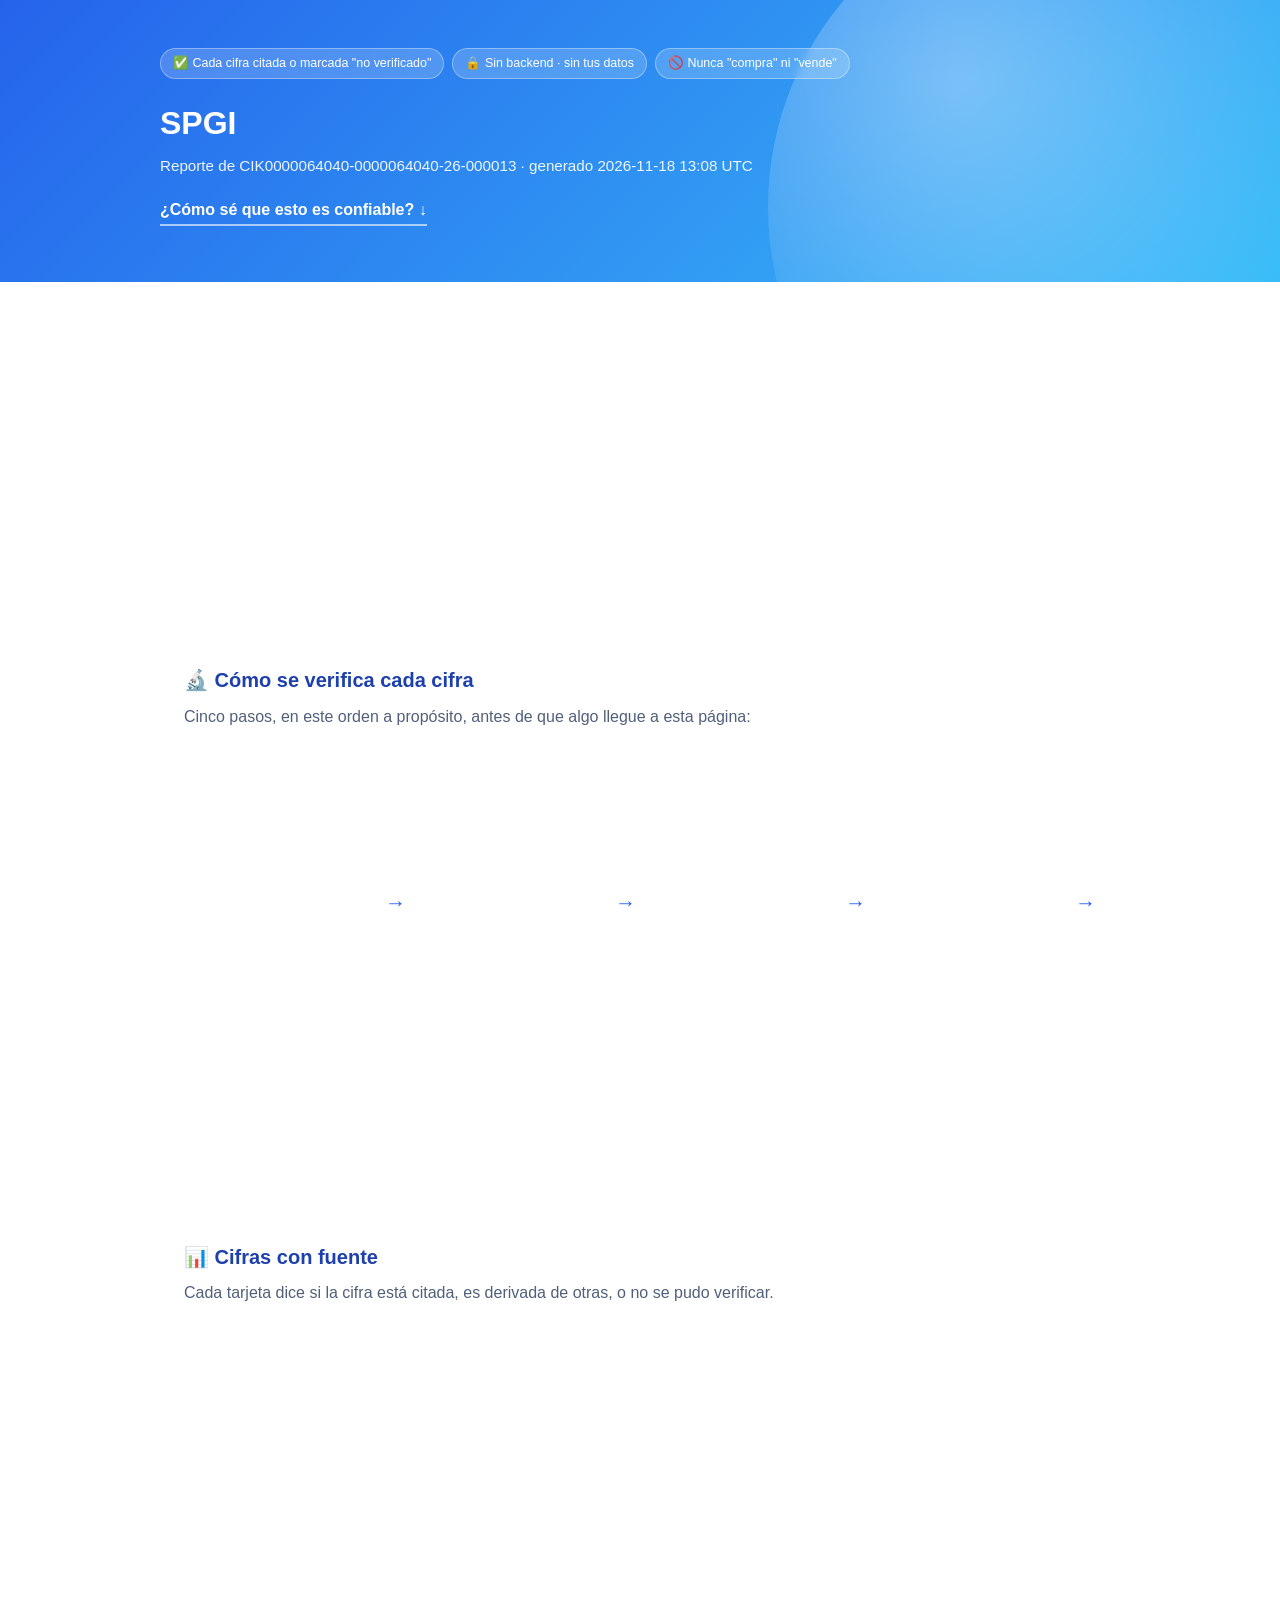
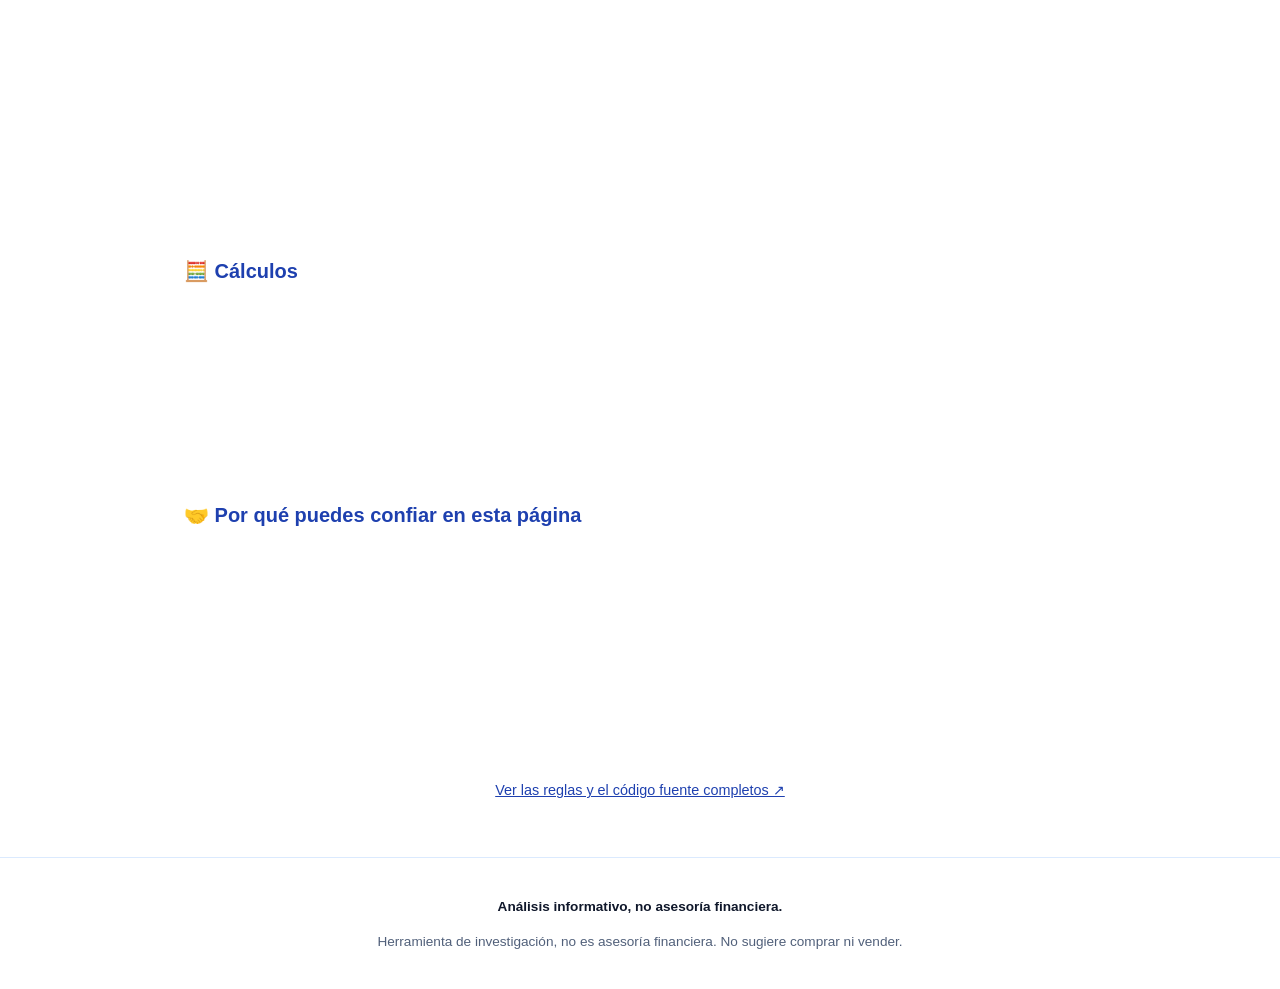
==== index.html @ 6df0a9e2 "docs: update demo page design, ignore local dev files on this branch Co-Authored-By: Claude Sonnet 5" ====
<!doctype html>
<html lang="es">
<head>
<meta charset="utf-8">
<meta name="viewport" content="width=device-width, initial-scale=1">
<meta http-equiv="Content-Security-Policy" content="default-src 'none'; style-src 'self' 'unsafe-inline'; script-src 'self'; img-src 'self'; base-uri 'none'; form-action 'none'; frame-ancestors 'none'">
<meta name="referrer" content="no-referrer">
<title>SPGI — Reporte Quant Lab</title>
<style>
  :root {
    --bg: #ffffff;
    --surface: #eef5ff;
    --surface-2: #dbeafe;
    --accent: #2563eb;
    --accent-2: #38bdf8;
    --accent-dark: #1e40af;
    --text: #0f172a;
    --muted: #51607a;
    --warn-bg: #fff7ed;
    --warn-border: #f59e0b;
    --radius: 16px;
  }
  * { box-sizing: border-box; }
  html { scroll-behavior: smooth; }
  body {
    margin: 0;
    background: var(--bg);
    color: var(--text);
    font-family: -apple-system, BlinkMacSystemFont, "Segoe UI", Roboto, Helvetica, Arial, sans-serif;
    line-height: 1.55;
  }
  a { color: var(--accent-dark); }
  #scroll-progress {
    position: fixed; top: 0; left: 0; height: 3px; width: 0%;
    background: linear-gradient(90deg, var(--accent), var(--accent-2));
    z-index: 50; transition: width .1s linear;
  }
  .hero {
    position: relative; overflow: hidden;
    background: linear-gradient(135deg, var(--accent) 0%, var(--accent-2) 100%);
    color: #ffffff; padding: 3rem 1.5rem 3.5rem;
  }
  .hero-blob {
    position: absolute; inset: -40% -10% auto auto; width: 60vw; height: 60vw; max-width: 640px; max-height: 640px;
    background: radial-gradient(circle at 30% 30%, rgba(255,255,255,.35), transparent 60%);
    border-radius: 50%; pointer-events: none;
  }
  .hero-inner { position: relative; max-width: 960px; margin: 0 auto; }
  .pill-row { display: flex; flex-wrap: wrap; gap: .5rem; margin-bottom: 1.25rem; }
  .pill {
    background: rgba(255,255,255,.18); border: 1px solid rgba(255,255,255,.35);
    padding: .3rem .75rem; border-radius: 999px; font-size: .78rem; backdrop-filter: blur(4px);
  }
  .hero h1 { margin: 0 0 .35rem; font-size: 2rem; }
  .hero-sub { margin: 0 0 1.25rem; opacity: .92; font-size: .95rem; }
  .hero-cta {
    display: inline-block; color: #ffffff; text-decoration: none; font-weight: 600;
    border-bottom: 2px solid rgba(255,255,255,.6); padding-bottom: 2px;
  }
  main { max-width: 960px; margin: 0 auto; padding: 2rem 1.5rem 1rem; }
  section { margin-bottom: 2.5rem; }
  h2 { color: var(--accent-dark); font-size: 1.25rem; }
  .section-intro { color: var(--muted); margin-top: -.5rem; }
  .risk {
    background: var(--warn-bg); border-left: 4px solid var(--warn-border);
    border-radius: var(--radius); padding: 1.25rem 1.5rem;
  }
  .risk ul { margin: .5rem 0; padding-left: 1.25rem; }
  .risk-note { color: var(--muted); font-size: .9rem; }

  .pipeline-track { display: flex; flex-wrap: wrap; align-items: stretch; gap: .5rem; }
  .step {
    flex: 1 1 160px; background: var(--surface); border: 1px solid var(--surface-2);
    border-radius: var(--radius); padding: 1.1rem; text-align: center;
  }
  .step-icon { font-size: 1.6rem; margin-bottom: .4rem; }
  .step h3 { margin: 0 0 .35rem; font-size: .95rem; color: var(--accent-dark); }
  .step p { margin: 0; font-size: .82rem; color: var(--muted); }
  .step-arrow { align-self: center; color: var(--accent); font-size: 1.3rem; flex: 0 0 auto; }
  @media (max-width: 720px) { .step-arrow { transform: rotate(90deg); } }

  .trust-grid { display: grid; grid-template-columns: repeat(auto-fit, minmax(220px, 1fr)); gap: 1rem; margin-bottom: 1rem; }
  .trust-card { background: var(--surface); border: 1px solid var(--surface-2); border-radius: var(--radius); padding: 1.1rem; }
  .trust-icon { font-size: 1.5rem; margin-bottom: .3rem; }
  .trust-card h3 { margin: 0 0 .3rem; font-size: .95rem; }
  .trust-card p { margin: 0; font-size: .85rem; color: var(--muted); }
  .trust-link { text-align: center; font-size: .9rem; }

  .grid { display: grid; grid-template-columns: repeat(auto-fit, minmax(220px, 1fr)); gap: 1rem; }
  .calc-grid { display: grid; grid-template-columns: repeat(auto-fit, minmax(220px, 1fr)); gap: 1rem; }
  .card {
    background: var(--surface); border: 1px solid var(--surface-2); border-radius: var(--radius);
    padding: 1rem 1.1rem; transition: transform .2s ease, box-shadow .2s ease;
  }
  .card:hover { transform: translateY(-3px); box-shadow: 0 10px 24px -12px rgba(37,99,235,.35); }
  .card-head { display: flex; align-items: center; gap: .5rem; }
  .card-head h3 { margin: 0; font-size: .92rem; color: var(--text); flex: 1; }
  .card-icon { font-size: 1.1rem; }
  .card-value { font-size: 1.5rem; font-weight: 700; margin: .5rem 0; color: var(--accent-dark); }
  .card-note { color: var(--muted); font-size: .85rem; margin: 0; }
  .card-detail summary { cursor: pointer; color: var(--accent-dark); font-size: .85rem; }
  .card-detail summary:focus-visible, a:focus-visible, button:focus-visible {
    outline: 3px solid var(--accent); outline-offset: 2px;
  }
  .card-detail div { font-size: .85rem; color: var(--muted); margin-top: .4rem; }
  .card-detail blockquote {
    margin: .4rem 0 0; padding: .5rem .75rem; background: #ffffff;
    border-left: 3px solid var(--accent); border-radius: 6px; font-style: italic;
  }
  .badge { font-size: .7rem; padding: .15rem .5rem; border-radius: 999px; white-space: nowrap; }
  .badge-ok { background: #dcfce7; color: #166534; }
  .badge-info { background: #dbeafe; color: #1e40af; }
  .badge-warn { background: #fef3c7; color: #92400e; }
  .cambios-body { white-space: pre-line; }
  footer {
    text-align: center; color: var(--muted); font-size: .85rem;
    padding: 1.5rem; border-top: 1px solid var(--surface-2);
  }
  footer strong { color: var(--text); }
  .reveal { opacity: 0; transform: translateY(14px); transition: opacity .5s ease, transform .5s ease; }
  .reveal.is-visible { opacity: 1; transform: none; }
  @media (prefers-reduced-motion: reduce) {
    html { scroll-behavior: auto; }
    .reveal { opacity: 1; transform: none; transition: none; }
    .card { transition: none; }
    #scroll-progress { transition: none; }
  }
</style>
</head>
<body>
  <div id="scroll-progress"></div>
  
  <header class="hero">
    <div class="hero-blob" aria-hidden="true"></div>
    <div class="hero-inner">
      <div class="pill-row">
        <span class="pill">✅ Cada cifra citada o marcada "no verificado"</span>
        <span class="pill">🔒 Sin backend · sin tus datos</span>
        <span class="pill">🚫 Nunca "compra" ni "vende"</span>
      </div>
      <h1>SPGI</h1>
      <p class="hero-sub">Reporte de CIK0000064040-0000064040-26-000013 · generado 2026-11-18 13:08 UTC</p>
      <a class="hero-cta" href="#como-funciona">¿Cómo sé que esto es confiable? ↓</a>
    </div>
  </header>
  <main>
    
    <section class="risk reveal" aria-labelledby="risk-title">
      <h2 id="risk-title">⚠️ Riesgo y limitaciones (léase primero)</h2>
      <p>Estas cifras <strong>no se pudieron verificar</strong> con una cita en el documento y no se usaron en ningún cálculo:</p><ul><li>Variación de capital de trabajo</li></ul>
      <p class="risk-fcf"><strong>El FCF no se pudo calcular:</strong> FCF no se calcula: falta(n) Variación de capital de trabajo (no verificado). No se rellena con 0 ni con un supuesto.</p>
      <p class="risk-note">Este reporte describe lo que dice el documento oficial citado abajo;
      no es una tesis de inversión completa y no sustituye leer el reporte completo.</p>
    </section>
    
    <section class="pipeline" id="como-funciona" aria-labelledby="pipeline-title">
      <h2 id="pipeline-title">🔬 Cómo se verifica cada cifra</h2>
      <p class="section-intro">Cinco pasos, en este orden a propósito, antes de que algo llegue a esta
      página:</p>
      <div class="pipeline-track">
        <div class="step reveal" style="transition-delay:0ms">
          <div class="step-icon" aria-hidden="true">📥</div>
          <h3>Ingesta</h3>
          <p>Se descarga el documento oficial y se guarda con su huella digital (hash). Esa huella es la identidad del documento para todo lo que sigue: si cambia un solo carácter, la huella cambia y se nota.</p>
        </div>
        <span class="step-arrow" aria-hidden="true">→</span>
        <div class="step reveal" style="transition-delay:90ms">
          <div class="step-icon" aria-hidden="true">🔍</div>
          <h3>Extracción</h3>
          <p>Cada cifra se busca en los datos estructurados del propio documento (XBRL en línea) y se localiza su frase exacta ahí mismo — nunca se copia de un resumen ni se inventa.</p>
        </div>
        <span class="step-arrow" aria-hidden="true">→</span>
        <div class="step reveal" style="transition-delay:180ms">
          <div class="step-icon" aria-hidden="true">🛡️</div>
          <h3>Verificación</h3>
          <p>Un verificador independiente vuelve a abrir el documento guardado y confirma que cada frase exista ahí, literal. Si no existe, se descarta — esto pasa antes de que cualquier modelo de lenguaje intervenga.</p>
        </div>
        <span class="step-arrow" aria-hidden="true">→</span>
        <div class="step reveal" style="transition-delay:270ms">
          <div class="step-icon" aria-hidden="true">🤖</div>
          <h3>Resumen (IA)</h3>
          <p>El modelo redacta a partir de las cifras YA verificadas — nunca lee el documento original. Así, nada escondido en el documento puede influir en lo que escribe.</p>
        </div>
        <span class="step-arrow" aria-hidden="true">→</span>
        <div class="step reveal" style="transition-delay:360ms">
          <div class="step-icon" aria-hidden="true">📄</div>
          <h3>Reporte</h3>
          <p>El riesgo y las limitaciones se muestran primero, luego cada cifra con su fuente. Nunca una recomendación de compra o venta.</p>
        </div>
        
      </div>
    </section>
    <section aria-label="Cifras con fuente">
      <h2>📊 Cifras con fuente</h2>
      <p class="section-intro">Cada tarjeta dice si la cifra está citada, es derivada de otras, o no se pudo verificar.</p>
      <div class="grid">
      <article class="card reveal" style="transition-delay:0ms" data-key="revenue">
        <header class="card-head">
          <span class="card-icon" aria-hidden="true">💰</span>
          <h3>Ingresos</h3>
          <span class="badge badge-ok">citado</span>
        </header>
        <p class="card-value" data-count="15336000000.0">US$ 15,336,000,000</p>
        <details class="card-detail">
          <summary>Ver fuente</summary>
          <div>CIK0000064040-0000064040-26-000013 · Estado de resultados<blockquote>ts of Income                                            (in millions, except per share data)  Year Ended December 31,       2025    2024    2023    Revenue  $  15,336</blockquote></div>
        </details>
      </article>
      <article class="card reveal" style="transition-delay:60ms" data-key="operating_income">
        <header class="card-head">
          <span class="card-icon" aria-hidden="true">⚙️</span>
          <h3>Utilidad operativa</h3>
          <span class="badge badge-ok">citado</span>
        </header>
        <p class="card-value" data-count="6478000000.0">US$ 6,478,000,000</p>
        <details class="card-detail">
          <summary>Ver fuente</summary>
          <div>CIK0000064040-0000064040-26-000013 · Estado de resultados<blockquote>n dispositions, net   ( 273 )      ( 59 )      70       Equity in income on unconsolidated subsidiaries   ( 28 )      ( 43 )      ( 36 )      Operating profit  6,478</blockquote></div>
        </details>
      </article>
      <article class="card reveal" style="transition-delay:120ms" data-key="depreciation_amortization">
        <header class="card-head">
          <span class="card-icon" aria-hidden="true">📉</span>
          <h3>Depreciación y amortización</h3>
          <span class="badge badge-ok">citado</span>
        </header>
        <p class="card-value" data-count="1179000000.0">US$ 1,179,000,000</p>
        <details class="card-detail">
          <summary>Ver fuente</summary>
          <div>CIK0000064040-0000064040-26-000013 · Estado de flujo de efectivo<blockquote>reportable segments  1,164       1,160       1,129       185       118       139       Corporate  15       13       14       10       6       4       Total  $  1,179</blockquote></div>
        </details>
      </article>
      <article class="card reveal" style="transition-delay:180ms" data-key="ebitda">
        <header class="card-head">
          <span class="card-icon" aria-hidden="true">⚡</span>
          <h3>EBITDA (derivado)</h3>
          <span class="badge badge-info">derivado</span>
        </header>
        <p class="card-value" data-count="7657000000.0">US$ 7,657,000,000</p>
        <details class="card-detail">
          <summary>Ver fuente</summary>
          <div>EBITDA = utilidad operativa + depreciación y amortización (SPEC.md 4.1).</div>
        </details>
      </article>
      <article class="card reveal" style="transition-delay:240ms" data-key="income_tax_expense">
        <header class="card-head">
          <span class="card-icon" aria-hidden="true">🏛️</span>
          <h3>Gasto por impuestos (devengado)</h3>
          <span class="badge badge-ok">citado</span>
        </header>
        <p class="card-value" data-count="1407000000.0">US$ 1,407,000,000</p>
        <details class="card-detail">
          <summary>Ver fuente</summary>
          <div>CIK0000064040-0000064040-26-000013 · Estado de resultados<blockquote>est expense, net  287       297       334                     Income before taxes on income  6,227       5,308       3,671       Provision for taxes on income  1,407</blockquote></div>
        </details>
      </article>
      <article class="card reveal" style="transition-delay:300ms" data-key="income_tax_paid">
        <header class="card-head">
          <span class="card-icon" aria-hidden="true">🧾</span>
          <h3>Impuestos pagados en efectivo (referencia)</h3>
          <span class="badge badge-ok">citado</span>
        </header>
        <p class="card-value" data-count="1502000000.0">US$ 1,502,000,000</p>
        <details class="card-detail">
          <summary>Ver fuente</summary>
          <div>CIK0000064040-0000064040-26-000013 · Notas al estado de flujo de efectivo<blockquote>ear  $  1,745       $  1,666       $  1,291       Cash paid during the year for:              Interest  $  390       $  391       $  369       Income taxes  $  1,502</blockquote></div>
        </details>
      </article>
      <article class="card reveal" style="transition-delay:360ms" data-key="capex">
        <header class="card-head">
          <span class="card-icon" aria-hidden="true">🏗️</span>
          <h3>CAPEX</h3>
          <span class="badge badge-ok">citado</span>
        </header>
        <p class="card-value" data-count="195000000.0">US$ 195,000,000</p>
        <details class="card-detail">
          <summary>Ver fuente</summary>
          <div>CIK0000064040-0000064040-26-000013 · Estado de flujo de efectivo / nota de propiedad, planta y equipo<blockquote>1,129       185       118       139       Corporate  15       13       14       10       6       4       Total  $  1,179       $  1,173       $  1,143       $  195</blockquote></div>
        </details>
      </article>
      <article class="card reveal" style="transition-delay:360ms" data-key="working_capital_change">
        <header class="card-head">
          <span class="card-icon" aria-hidden="true">🔄</span>
          <h3>Variación de capital de trabajo</h3>
          <span class="badge badge-warn">no verificado</span>
        </header>
        <p class="card-value">no verificado</p>
        <details class="card-detail">
          <summary>Ver fuente</summary>
          <div>Este filing no reporta una línea agregada de capital de trabajo (se probó: IncreaseDecreaseInOperatingCapital, IncreaseDecreaseInOperatingAssets, IncreaseDecreaseInOperatingLiabilities, IncreaseDecreaseInOtherOperatingCapitalNet). El MVP no suma líneas individuales a ciegas (SPEC.md 4.4, paso 3): queda como no verificado.</div>
        </details>
      </article>
      </div>
    </section>
    <section aria-label="Cálculos">
      <h2>🧮 Cálculos</h2>
      
    <section class="calc-grid" aria-label="Cálculos">
      <article class="card reveal">
        <header class="card-head"><span class="card-icon" aria-hidden="true">🧮</span><h3>FCF</h3></header>
        <p class="card-value">no verificado</p>
        <p class="card-note">FCF no se calcula: falta(n) Variación de capital de trabajo (no verificado). No se rellena con 0 ni con un supuesto.</p>
      </article>
      <article class="card reveal">
        <header class="card-head"><span class="card-icon" aria-hidden="true">📈</span><h3>CAGR de ingresos</h3></header>
        <p class="card-value" data-count="10.770153950216987" data-suffix="%">+10.77%</p>
        <p class="card-note">CAGR de ingresos entre 2023-12-31 y 2025-12-31 (2.00 años).</p>
      </article>
    </section>
    </section>
    
    
    <section class="trust" aria-labelledby="trust-title">
      <h2 id="trust-title">🤝 Por qué puedes confiar en esta página</h2>
      <div class="trust-grid">
      <div class="trust-card reveal">
        <div class="trust-icon" aria-hidden="true">🔒</div>
        <h3>Sin tus datos, nunca</h3>
        <p>Esta página es un archivo estático: no hay servidor, no hay formularios, no se guarda nada en tu navegador. Solo muestra cifras públicas de una empresa de ejemplo.</p>
      </div>
      <div class="trust-card reveal">
        <div class="trust-icon" aria-hidden="true">🚫</div>
        <h3>Nunca una orden de compra o venta</h3>
        <p>El objetivo es mostrar de dónde sale cada número, no decirte qué hacer con tu dinero. Eso siempre lo decides tú, con tu propio criterio.</p>
      </div>
      <div class="trust-card reveal">
        <div class="trust-icon" aria-hidden="true">🧩</div>
        <h3>Código abierto y verificable</h3>
        <p>Las reglas de este sistema (qué se cita, cómo se calcula cada cifra, cómo se verifica) están escritas y versionadas — no son una caja negra.</p>
      </div>
      </div>
      <p class="trust-link">
        <a href="https://github.com/Hsoja/quant-lab" target="_blank" rel="noopener noreferrer">Ver las reglas y el código fuente completos ↗</a>
      </p>
    </section>
  </main>
  <footer>
    <p><strong>Análisis informativo, no asesoría financiera.</strong></p>
    <p>Herramienta de investigación, no es asesoría financiera. No sugiere comprar ni vender.</p>
  </footer>
  <script>
  (function () {
    "use strict";
    var prefersReduced = window.matchMedia("(prefers-reduced-motion: reduce)").matches;

    var progress = document.getElementById("scroll-progress");
    function updateProgress() {
      var doc = document.documentElement;
      var max = doc.scrollHeight - doc.clientHeight;
      var pct = max > 0 ? (doc.scrollTop / max) * 100 : 0;
      progress.style.width = pct + "%";
    }
    window.addEventListener("scroll", updateProgress, { passive: true });
    updateProgress();

    function animateCount(el) {
      var raw = el.getAttribute("data-count");
      if (raw === null) return;
      var target = parseFloat(raw);
      if (isNaN(target)) return;
      var suffix = el.getAttribute("data-suffix") || "";
      var isMoney = suffix === "";
      if (prefersReduced) return; // el texto final ya está en el DOM, no hace falta animar
      var start = null;
      var duration = 900;
      function step(ts) {
        if (start === null) start = ts;
        var progressRatio = Math.min((ts - start) / duration, 1);
        var current = target * progressRatio;
        if (isMoney) {
          el.textContent = "US$ " + Math.round(current).toLocaleString("en-US");
        } else {
          el.textContent = (current >= 0 ? "+" : "") + current.toFixed(2) + suffix;
        }
        if (progressRatio < 1) {
          window.requestAnimationFrame(step);
        } else if (isMoney) {
          el.textContent = "US$ " + Math.round(target).toLocaleString("en-US");
        }
      }
      window.requestAnimationFrame(step);
    }

    var items = document.querySelectorAll(".reveal");
    if (prefersReduced || !("IntersectionObserver" in window)) {
      items.forEach(function (el) { el.classList.add("is-visible"); });
      return;
    }
    var observer = new IntersectionObserver(function (entries) {
      entries.forEach(function (entry) {
        if (entry.isIntersecting) {
          entry.target.classList.add("is-visible");
          var counter = entry.target.querySelector("[data-count]");
          if (counter) animateCount(counter);
          observer.unobserve(entry.target);
        }
      });
    }, { threshold: 0.15 });
    items.forEach(function (el) { observer.observe(el); });
  })();
  </script>
</body>
</html>
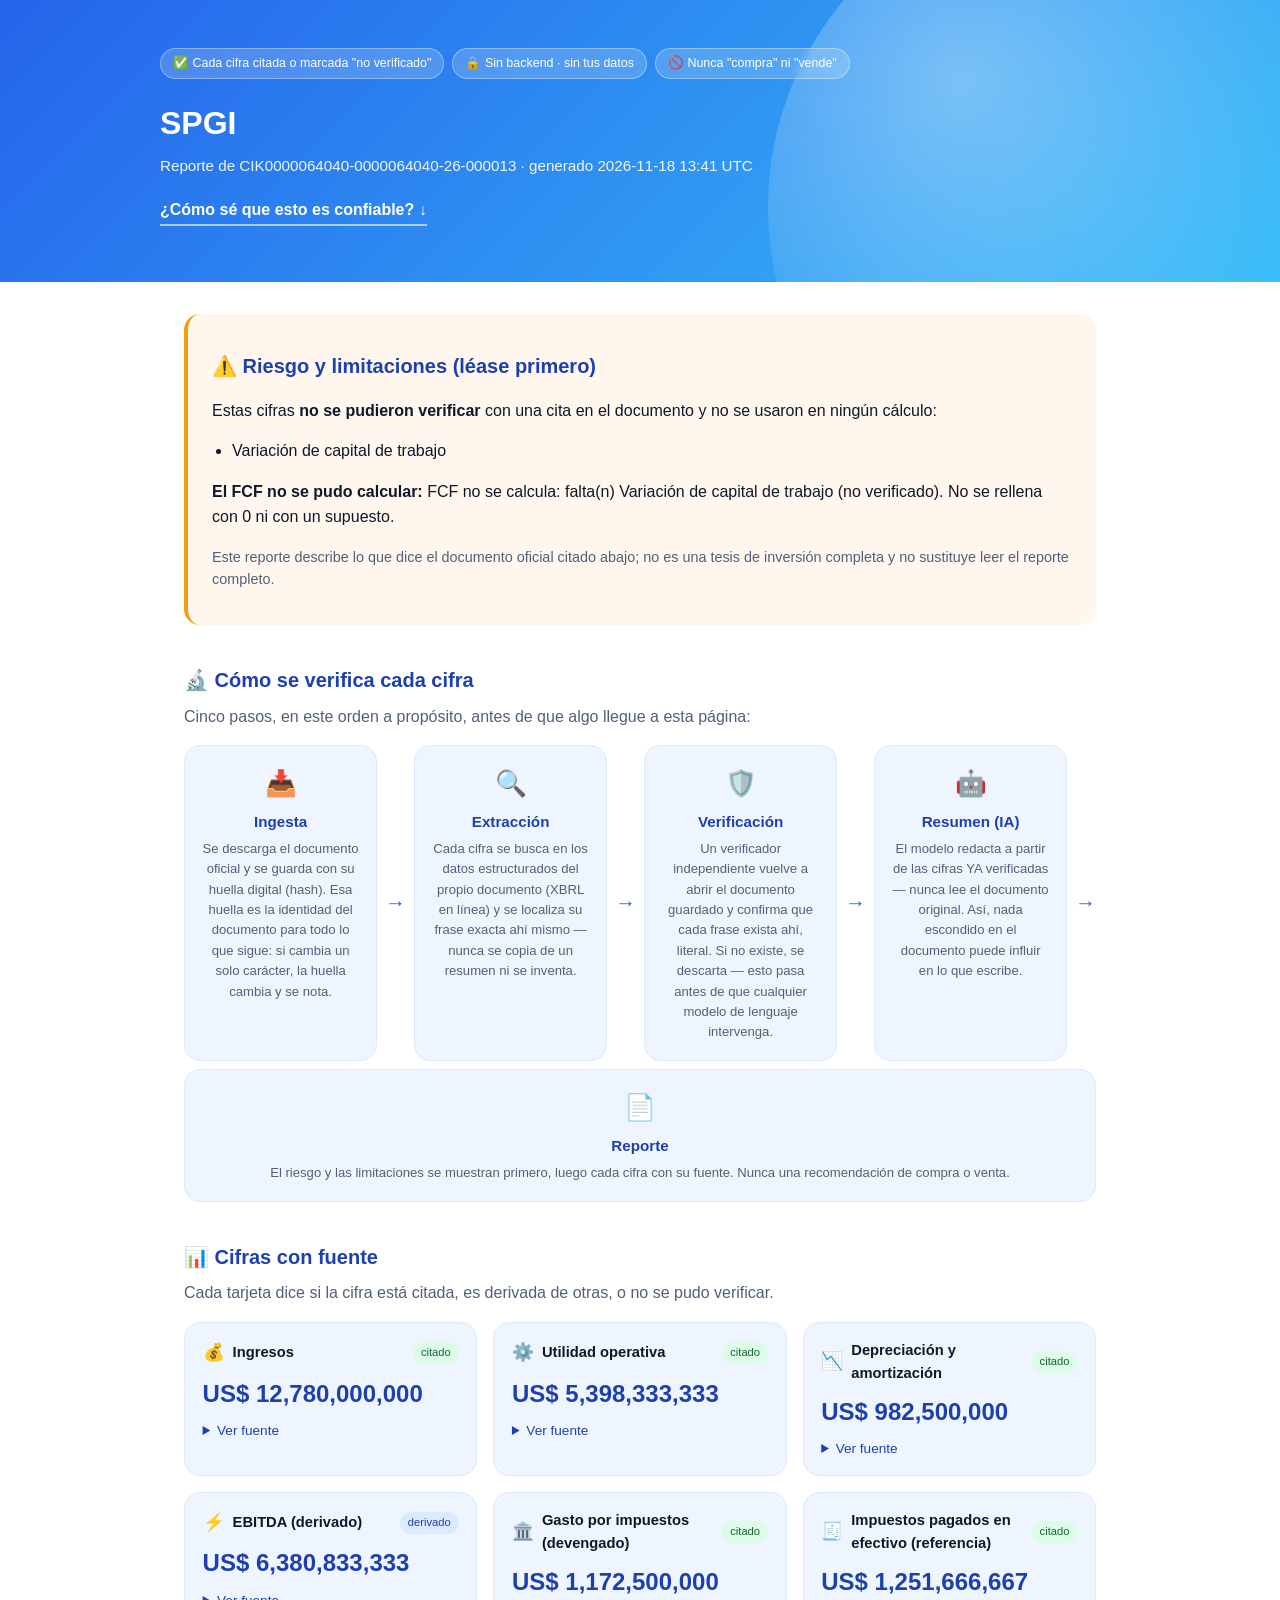
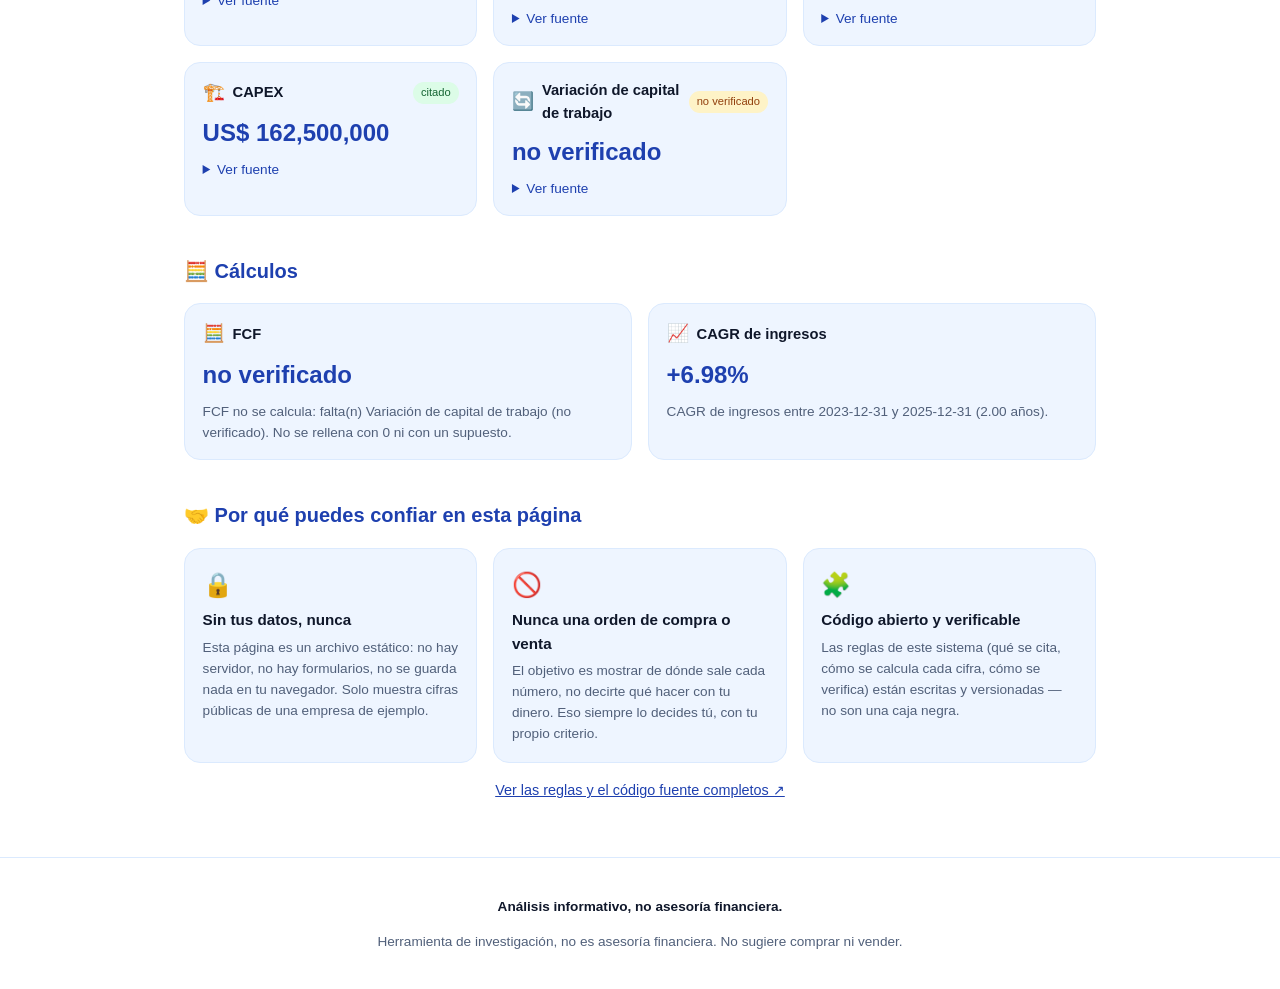
==== commit e7137806: "fix: page's own CSP was blocking its reveal/animation script Co-Authored-By: Claude Sonnet 5 <norepl" ====
--- a/index.html
+++ b/index.html
@@ -3,7 +3,7 @@
 <head>
 <meta charset="utf-8">
 <meta name="viewport" content="width=device-width, initial-scale=1">
-<meta http-equiv="Content-Security-Policy" content="default-src 'none'; style-src 'self' 'unsafe-inline'; script-src 'self'; img-src 'self'; base-uri 'none'; form-action 'none'; frame-ancestors 'none'">
+<meta http-equiv="Content-Security-Policy" content="default-src 'none'; style-src 'self' 'unsafe-inline'; script-src 'self' 'sha256-mO1xldGY7iLxKxxu8t5a+Rd72gFRvZugC+tmHuEzR8s='; img-src 'self'; base-uri 'none'; form-action 'none'; frame-ancestors 'none'">
 <meta name="referrer" content="no-referrer">
 <title>SPGI — Reporte Quant Lab</title>
 <style>
@@ -139,7 +139,7 @@
         <span class="pill">🚫 Nunca "compra" ni "vende"</span>
       </div>
       <h1>SPGI</h1>
-      <p class="hero-sub">Reporte de CIK0000064040-0000064040-26-000013 · generado 2026-11-18 13:08 UTC</p>
+      <p class="hero-sub">Reporte de CIK0000064040-0000064040-26-000013 · generado 2026-11-18 13:41 UTC</p>
       <a class="hero-cta" href="#como-funciona">¿Cómo sé que esto es confiable? ↓</a>
     </div>
   </header>
@@ -338,66 +338,64 @@
     <p><strong>Análisis informativo, no asesoría financiera.</strong></p>
     <p>Herramienta de investigación, no es asesoría financiera. No sugiere comprar ni vender.</p>
   </footer>
-  <script>
-  (function () {
-    "use strict";
-    var prefersReduced = window.matchMedia("(prefers-reduced-motion: reduce)").matches;
-
-    var progress = document.getElementById("scroll-progress");
-    function updateProgress() {
-      var doc = document.documentElement;
-      var max = doc.scrollHeight - doc.clientHeight;
-      var pct = max > 0 ? (doc.scrollTop / max) * 100 : 0;
-      progress.style.width = pct + "%";
+  <script>(function () {
+  "use strict";
+  var prefersReduced = window.matchMedia("(prefers-reduced-motion: reduce)").matches;
+
+  var progress = document.getElementById("scroll-progress");
+  function updateProgress() {
+    var doc = document.documentElement;
+    var max = doc.scrollHeight - doc.clientHeight;
+    var pct = max > 0 ? (doc.scrollTop / max) * 100 : 0;
+    progress.style.width = pct + "%";
+  }
+  window.addEventListener("scroll", updateProgress, { passive: true });
+  updateProgress();
+
+  function animateCount(el) {
+    var raw = el.getAttribute("data-count");
+    if (raw === null) return;
+    var target = parseFloat(raw);
+    if (isNaN(target)) return;
+    var suffix = el.getAttribute("data-suffix") || "";
+    var isMoney = suffix === "";
+    if (prefersReduced) return; // el texto final ya está en el DOM, no hace falta animar
+    var start = null;
+    var duration = 900;
+    function step(ts) {
+      if (start === null) start = ts;
+      var progressRatio = Math.min((ts - start) / duration, 1);
+      var current = target * progressRatio;
+      if (isMoney) {
+        el.textContent = "US$ " + Math.round(current).toLocaleString("en-US");
+      } else {
+        el.textContent = (current >= 0 ? "+" : "") + current.toFixed(2) + suffix;
+      }
+      if (progressRatio < 1) {
+        window.requestAnimationFrame(step);
+      } else if (isMoney) {
+        el.textContent = "US$ " + Math.round(target).toLocaleString("en-US");
+      }
     }
-    window.addEventListener("scroll", updateProgress, { passive: true });
-    updateProgress();
-
-    function animateCount(el) {
-      var raw = el.getAttribute("data-count");
-      if (raw === null) return;
-      var target = parseFloat(raw);
-      if (isNaN(target)) return;
-      var suffix = el.getAttribute("data-suffix") || "";
-      var isMoney = suffix === "";
-      if (prefersReduced) return; // el texto final ya está en el DOM, no hace falta animar
-      var start = null;
-      var duration = 900;
-      function step(ts) {
-        if (start === null) start = ts;
-        var progressRatio = Math.min((ts - start) / duration, 1);
-        var current = target * progressRatio;
-        if (isMoney) {
-          el.textContent = "US$ " + Math.round(current).toLocaleString("en-US");
-        } else {
-          el.textContent = (current >= 0 ? "+" : "") + current.toFixed(2) + suffix;
-        }
-        if (progressRatio < 1) {
-          window.requestAnimationFrame(step);
-        } else if (isMoney) {
-          el.textContent = "US$ " + Math.round(target).toLocaleString("en-US");
-        }
+    window.requestAnimationFrame(step);
+  }
+
+  var items = document.querySelectorAll(".reveal");
+  if (prefersReduced || !("IntersectionObserver" in window)) {
+    items.forEach(function (el) { el.classList.add("is-visible"); });
+    return;
+  }
+  var observer = new IntersectionObserver(function (entries) {
+    entries.forEach(function (entry) {
+      if (entry.isIntersecting) {
+        entry.target.classList.add("is-visible");
+        var counter = entry.target.querySelector("[data-count]");
+        if (counter) animateCount(counter);
+        observer.unobserve(entry.target);
       }
-      window.requestAnimationFrame(step);
-    }
-
-    var items = document.querySelectorAll(".reveal");
-    if (prefersReduced || !("IntersectionObserver" in window)) {
-      items.forEach(function (el) { el.classList.add("is-visible"); });
-      return;
-    }
-    var observer = new IntersectionObserver(function (entries) {
-      entries.forEach(function (entry) {
-        if (entry.isIntersecting) {
-          entry.target.classList.add("is-visible");
-          var counter = entry.target.querySelector("[data-count]");
-          if (counter) animateCount(counter);
-          observer.unobserve(entry.target);
-        }
-      });
-    }, { threshold: 0.15 });
-    items.forEach(function (el) { observer.observe(el); });
-  })();
-  </script>
+    });
+  }, { threshold: 0.15 });
+  items.forEach(function (el) { observer.observe(el); });
+})();</script>
 </body>
 </html>
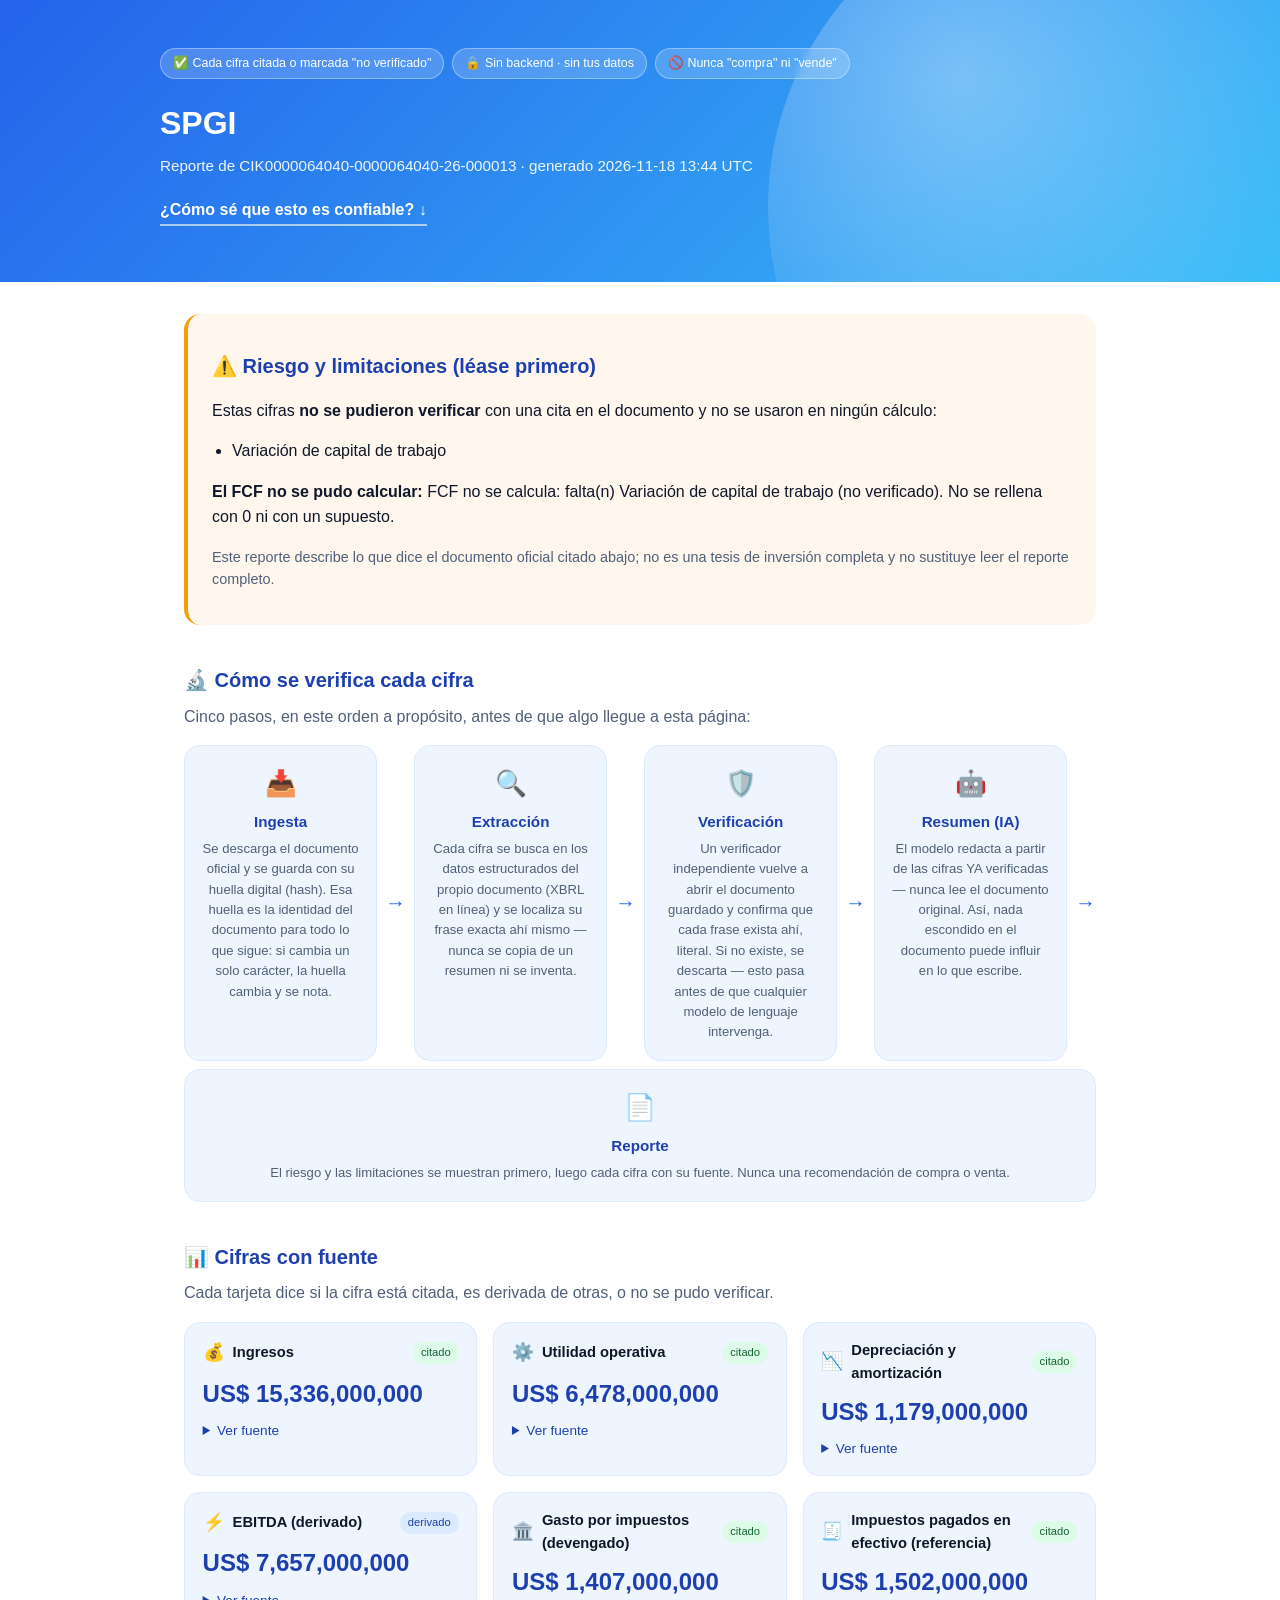
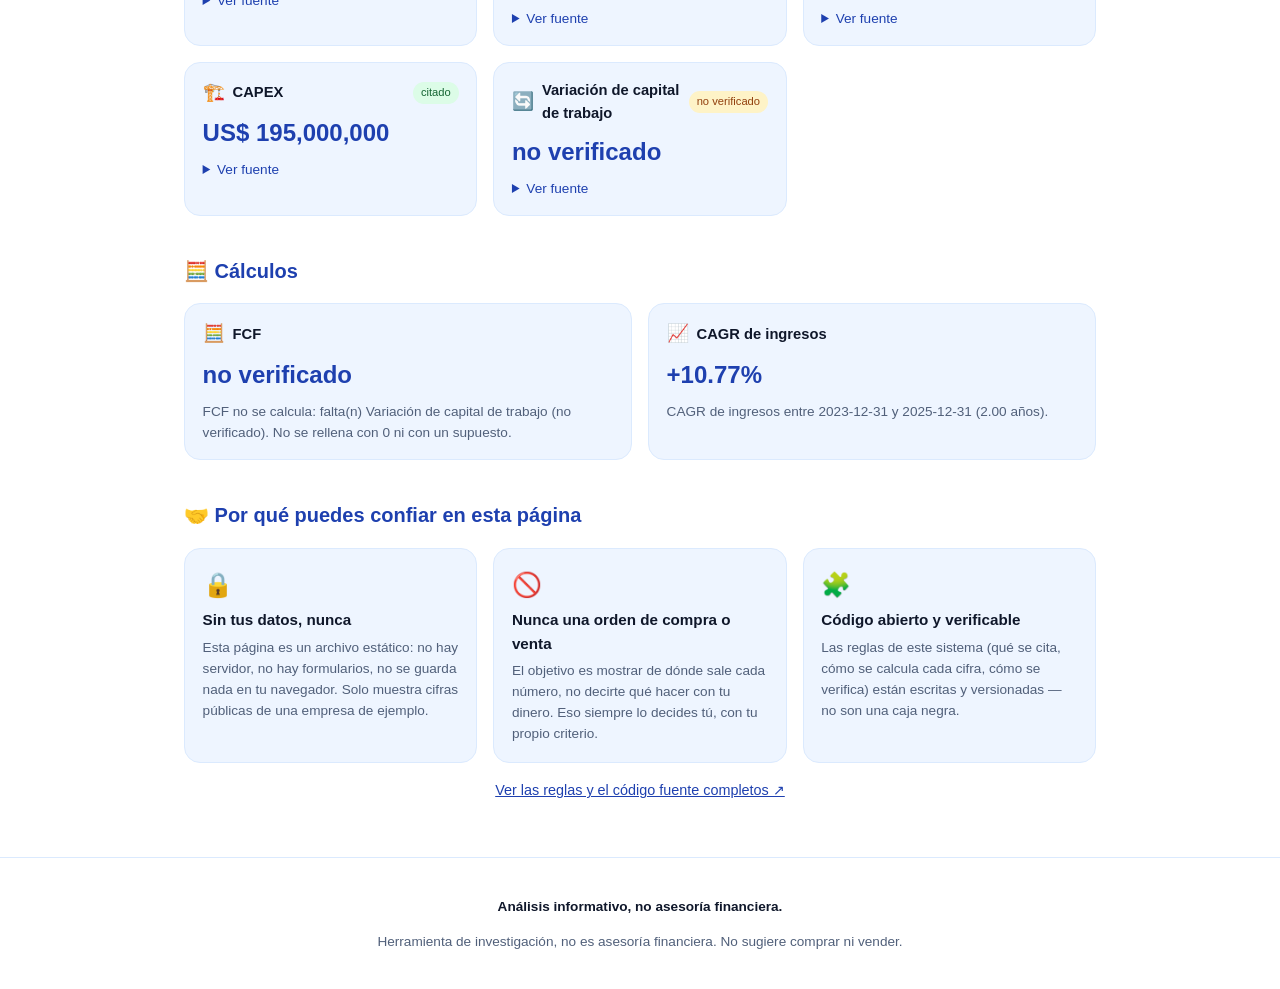
==== commit 48884687: "harden: reveal content visible by default, not gated on JS succeeding Co-Authored-By: Claude Sonnet " ====
--- a/index.html
+++ b/index.html
@@ -3,7 +3,7 @@
 <head>
 <meta charset="utf-8">
 <meta name="viewport" content="width=device-width, initial-scale=1">
-<meta http-equiv="Content-Security-Policy" content="default-src 'none'; style-src 'self' 'unsafe-inline'; script-src 'self' 'sha256-mO1xldGY7iLxKxxu8t5a+Rd72gFRvZugC+tmHuEzR8s='; img-src 'self'; base-uri 'none'; form-action 'none'; frame-ancestors 'none'">
+<meta http-equiv="Content-Security-Policy" content="default-src 'none'; style-src 'self' 'unsafe-inline'; script-src 'self' 'sha256-REAbf01tcqMVHn0uz9Bwxb5mxJFN78k8Uav5D58BGKQ='; img-src 'self'; base-uri 'none'; form-action 'none'; frame-ancestors 'none'">
 <meta name="referrer" content="no-referrer">
 <title>SPGI — Reporte Quant Lab</title>
 <style>
@@ -117,11 +117,15 @@
     padding: 1.5rem; border-top: 1px solid var(--surface-2);
   }
   footer strong { color: var(--text); }
-  .reveal { opacity: 0; transform: translateY(14px); transition: opacity .5s ease, transform .5s ease; }
+  /* El contenido es visible por defecto: si el script no corre, por lo que
+     sea (bloqueado, un error, JS desactivado), nunca desaparece. Solo se
+     "pre-esconde" para animar cuando el propio script confirma que arrancó
+     (clase .js-ready en <html>, puesta como primera línea del script). */
+  .js-ready .reveal { opacity: 0; transform: translateY(14px); transition: opacity .5s ease, transform .5s ease; }
   .reveal.is-visible { opacity: 1; transform: none; }
   @media (prefers-reduced-motion: reduce) {
     html { scroll-behavior: auto; }
-    .reveal { opacity: 1; transform: none; transition: none; }
+    .js-ready .reveal { opacity: 1; transform: none; transition: none; }
     .card { transition: none; }
     #scroll-progress { transition: none; }
   }
@@ -139,7 +143,7 @@
         <span class="pill">🚫 Nunca "compra" ni "vende"</span>
       </div>
       <h1>SPGI</h1>
-      <p class="hero-sub">Reporte de CIK0000064040-0000064040-26-000013 · generado 2026-11-18 13:41 UTC</p>
+      <p class="hero-sub">Reporte de CIK0000064040-0000064040-26-000013 · generado 2026-11-18 13:44 UTC</p>
       <a class="hero-cta" href="#como-funciona">¿Cómo sé que esto es confiable? ↓</a>
     </div>
   </header>
@@ -340,6 +344,11 @@
   </footer>
   <script>(function () {
   "use strict";
+  // Primera línea a propósito: recién ahora es seguro "pre-esconder" el
+  // contenido para animarlo. Si el script nunca llega a correr (CSP, un
+  // error, lo que sea), esta clase nunca se agrega y todo se queda visible
+  // por el valor por defecto del CSS.
+  document.documentElement.classList.add("js-ready");
   var prefersReduced = window.matchMedia("(prefers-reduced-motion: reduce)").matches;
 
   var progress = document.getElementById("scroll-progress");
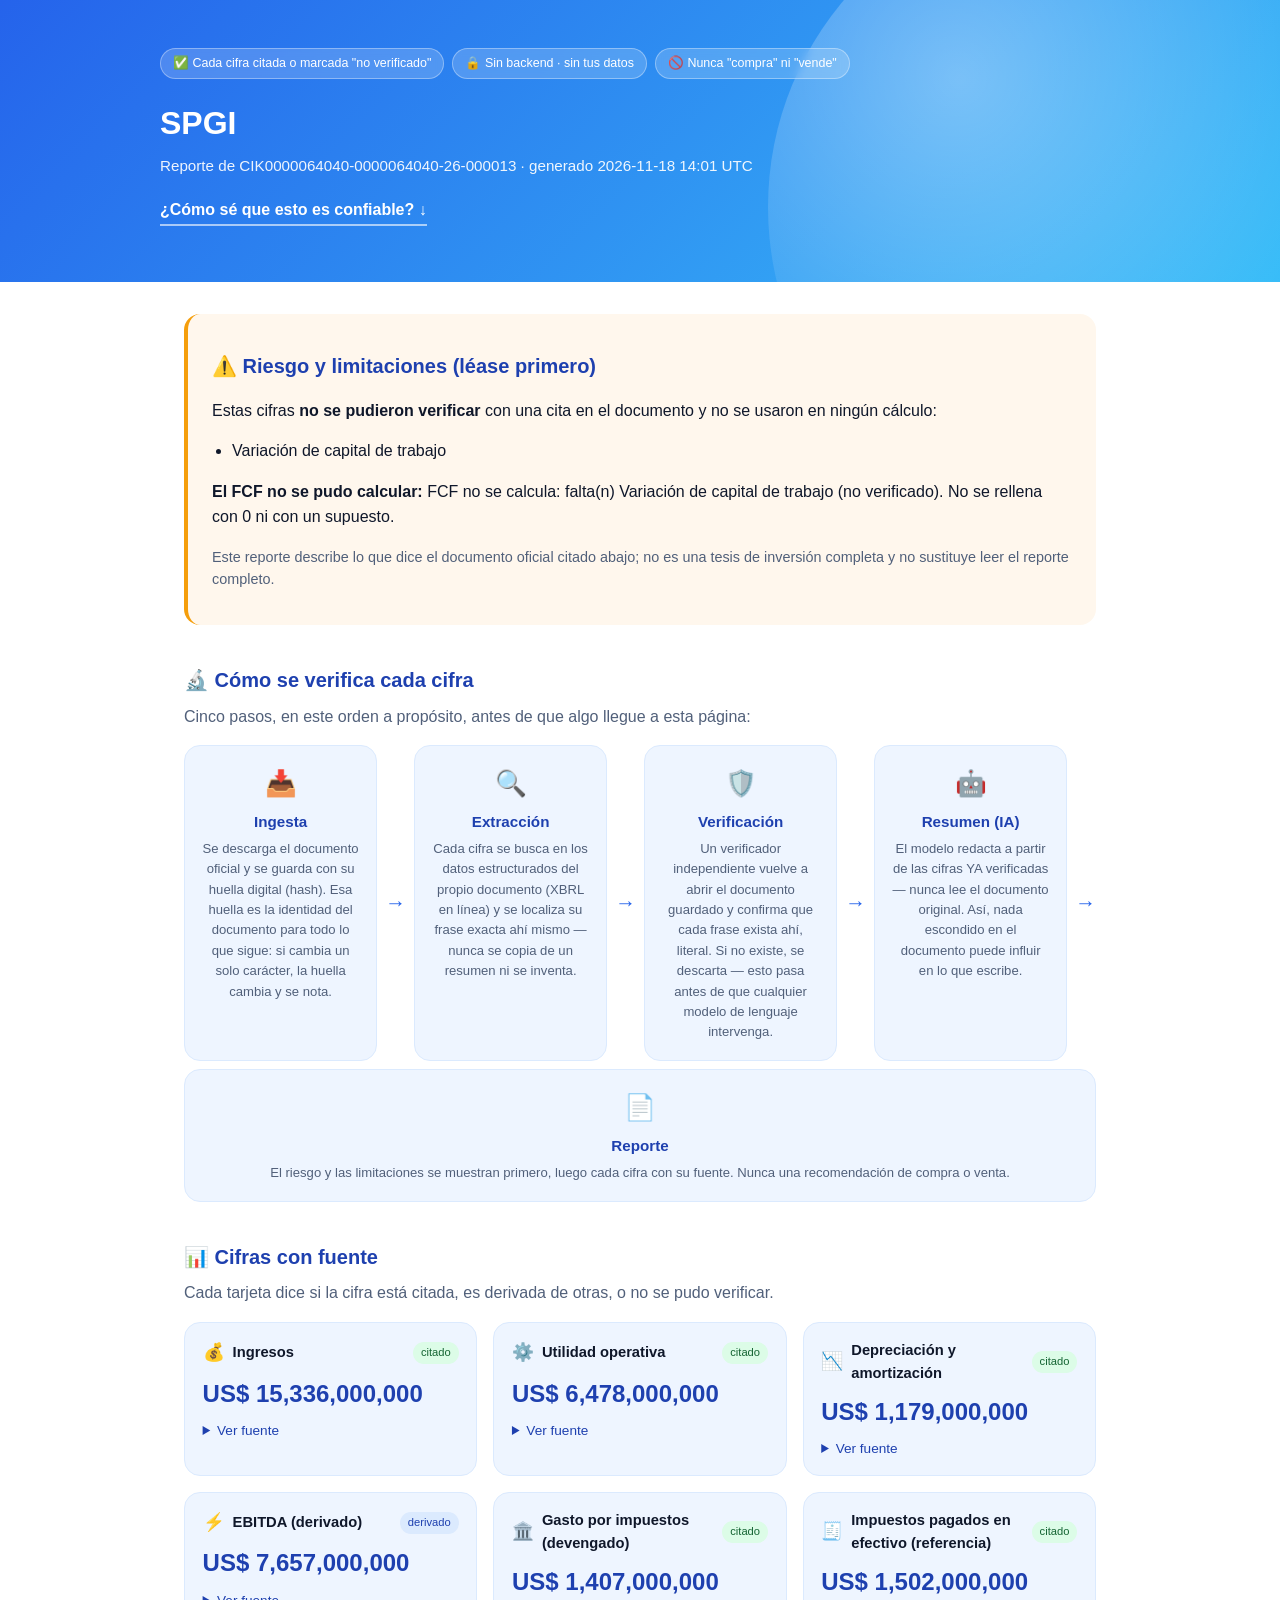
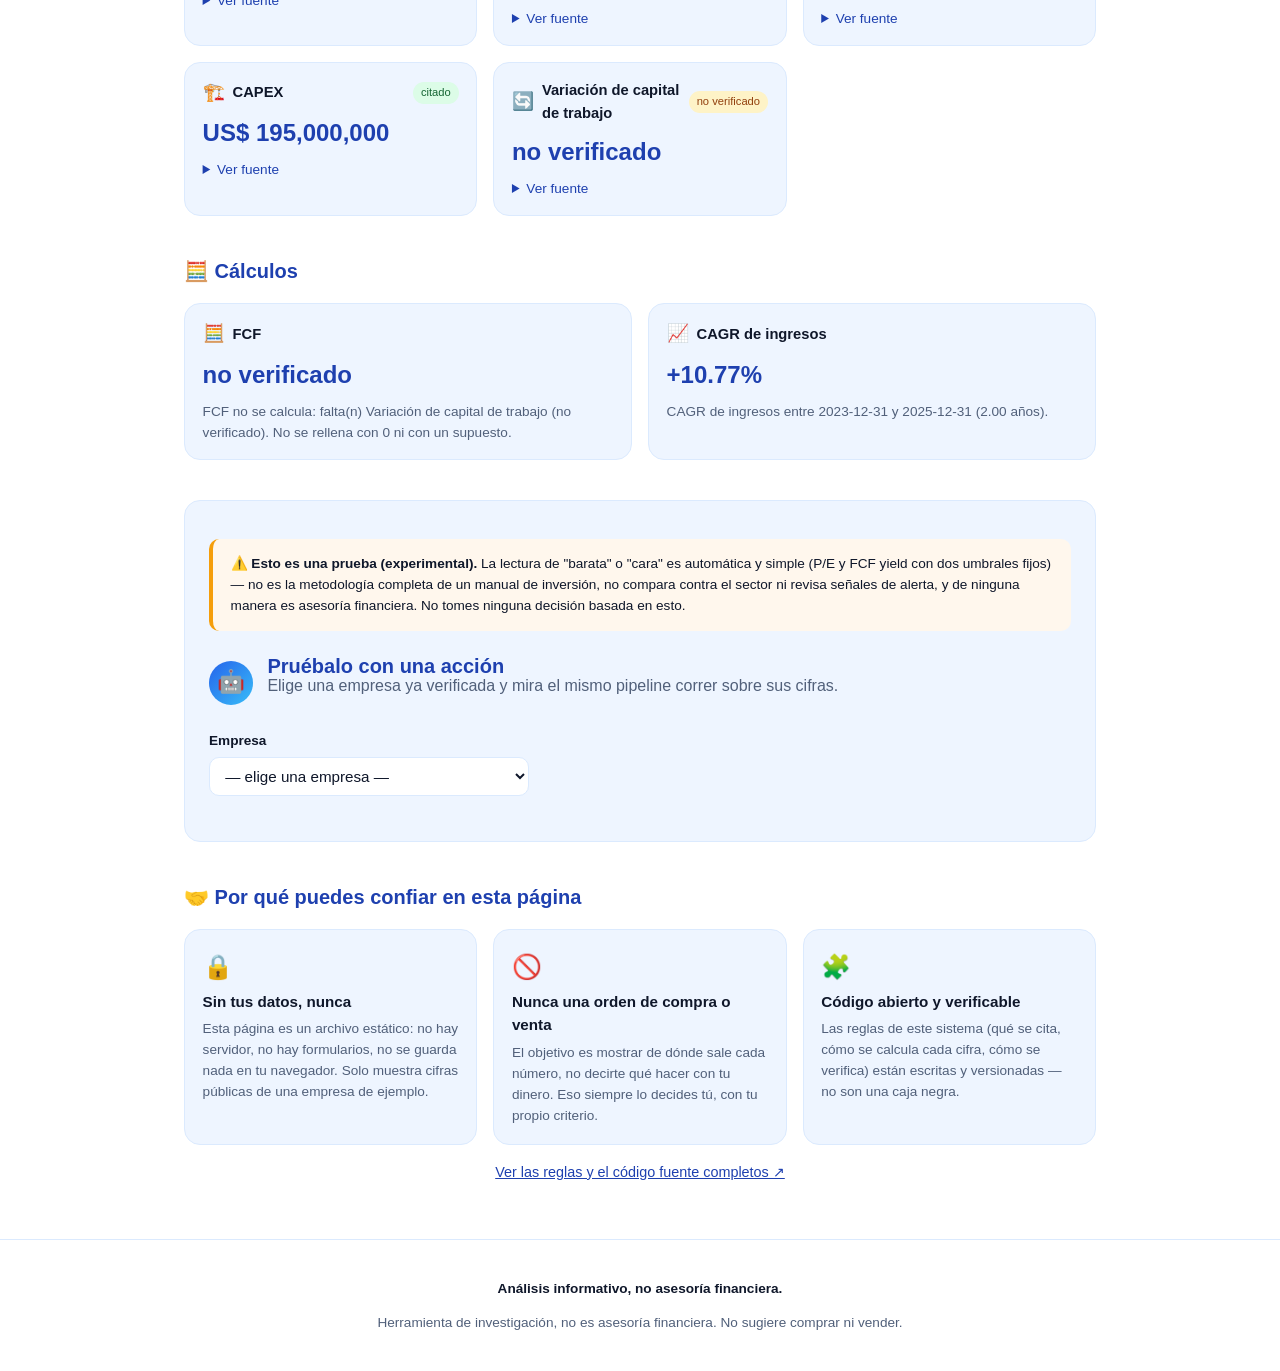
==== commit 2befbd87: "feat: add "try it with a stock" experimental section, ignore data/ Co-Authored-By: Claude Sonnet 5 <" ====
--- a/index.html
+++ b/index.html
@@ -3,7 +3,7 @@
 <head>
 <meta charset="utf-8">
 <meta name="viewport" content="width=device-width, initial-scale=1">
-<meta http-equiv="Content-Security-Policy" content="default-src 'none'; style-src 'self' 'unsafe-inline'; script-src 'self' 'sha256-REAbf01tcqMVHn0uz9Bwxb5mxJFN78k8Uav5D58BGKQ='; img-src 'self'; base-uri 'none'; form-action 'none'; frame-ancestors 'none'">
+<meta http-equiv="Content-Security-Policy" content="default-src 'none'; style-src 'self' 'unsafe-inline'; script-src 'self' 'sha256-XOZZcswid4G1J9QFNP85pm+zUI+91JR0V5/sgSb6bdc='; img-src 'self'; base-uri 'none'; form-action 'none'; frame-ancestors 'none'">
 <meta name="referrer" content="no-referrer">
 <title>SPGI — Reporte Quant Lab</title>
 <style>
@@ -112,6 +112,46 @@
   .badge-info { background: #dbeafe; color: #1e40af; }
   .badge-warn { background: #fef3c7; color: #92400e; }
   .cambios-body { white-space: pre-line; }
+
+  .try-it { background: var(--surface); border: 1px solid var(--surface-2); border-radius: var(--radius); padding: 1.5rem; }
+  .try-it-warning {
+    background: var(--warn-bg); border-left: 4px solid var(--warn-border); border-radius: 10px;
+    padding: .9rem 1.1rem; font-size: .85rem; margin-bottom: 1.25rem;
+  }
+  .try-it-head { display: flex; align-items: center; gap: .9rem; margin-bottom: 1rem; }
+  .try-it-head h2 { margin: 0; }
+  .bot-avatar {
+    flex: 0 0 auto; width: 44px; height: 44px; border-radius: 50%;
+    background: linear-gradient(135deg, var(--accent), var(--accent-2));
+    display: flex; align-items: center; justify-content: center; font-size: 1.4rem;
+    animation: bot-pulse 2.4s ease-in-out infinite;
+  }
+  @keyframes bot-pulse { 0%, 100% { transform: scale(1); } 50% { transform: scale(1.08); } }
+  .try-it-label { display: block; font-size: .85rem; font-weight: 600; margin-bottom: .35rem; }
+  .try-it-select {
+    width: 100%; max-width: 320px; padding: .55rem .7rem; border-radius: 10px;
+    border: 1px solid var(--surface-2); background: #ffffff; color: var(--text); font-size: .95rem;
+  }
+  .try-it-select:focus-visible { outline: 3px solid var(--accent); outline-offset: 2px; }
+  .try-it-result { margin-top: 1.25rem; min-height: 1px; }
+  .try-it-result-head { display: flex; align-items: center; gap: .6rem; flex-wrap: wrap; }
+  .try-it-result-head h3 { margin: 0; font-size: 1rem; }
+  .try-it-price { font-size: .95rem; margin: .5rem 0; }
+  .try-it-figures { display: grid; grid-template-columns: repeat(auto-fit, minmax(220px, 1fr)); gap: .5rem; margin-top: .75rem; }
+  .try-it-figure {
+    display: flex; align-items: center; justify-content: space-between; gap: .5rem;
+    background: #ffffff; border: 1px solid var(--surface-2); border-radius: 10px; padding: .5rem .7rem; font-size: .82rem;
+  }
+  .try-it-figure-label { color: var(--muted); }
+  .try-it-figure-value { font-weight: 700; }
+  .thinking { color: var(--muted); }
+  .thinking::after { content: ""; animation: thinking-dots 1.2s steps(4, end) infinite; }
+  @keyframes thinking-dots { 0% { content: ""; } 25% { content: "."; } 50% { content: ".."; } 75% { content: "..."; } }
+  @media (prefers-reduced-motion: reduce) {
+    .bot-avatar { animation: none; }
+    .thinking::after { animation: none; content: "..."; }
+  }
+
   footer {
     text-align: center; color: var(--muted); font-size: .85rem;
     padding: 1.5rem; border-top: 1px solid var(--surface-2);
@@ -143,7 +183,7 @@
         <span class="pill">🚫 Nunca "compra" ni "vende"</span>
       </div>
       <h1>SPGI</h1>
-      <p class="hero-sub">Reporte de CIK0000064040-0000064040-26-000013 · generado 2026-11-18 13:44 UTC</p>
+      <p class="hero-sub">Reporte de CIK0000064040-0000064040-26-000013 · generado 2026-11-18 14:01 UTC</p>
       <a class="hero-cta" href="#como-funciona">¿Cómo sé que esto es confiable? ↓</a>
     </div>
   </header>
@@ -314,6 +354,29 @@
     </section>
     
     
+    <section class="try-it reveal" aria-labelledby="try-it-title">
+      <p class="try-it-warning">
+        <strong>⚠️ Esto es una prueba (experimental).</strong> La lectura de "barata" o "cara" es
+        automática y simple (P/E y FCF yield con dos umbrales fijos) — no es la metodología
+        completa de un manual de inversión, no compara contra el sector ni revisa señales de
+        alerta, y de ninguna manera es asesoría financiera. No tomes ninguna decisión basada en
+        esto.
+      </p>
+      <div class="try-it-head">
+        <span class="bot-avatar" aria-hidden="true">🤖</span>
+        <div>
+          <h2 id="try-it-title">Pruébalo con una acción</h2>
+          <p class="section-intro">Elige una empresa ya verificada y mira el mismo pipeline correr sobre sus cifras.</p>
+        </div>
+      </div>
+      <label class="try-it-label" for="company-select">Empresa</label>
+      <select id="company-select" class="try-it-select">
+        <option value="">— elige una empresa —</option>
+      </select>
+      <div id="try-it-result" class="try-it-result" aria-live="polite"></div>
+    </section>
+    <div id="companies-data" hidden data-json="{&quot;SPGI&quot;:{&quot;ticker&quot;:&quot;SPGI&quot;,&quot;filing_doc_id&quot;:&quot;CIK0000064040-0000064040-26-000013&quot;,&quot;report_date&quot;:&quot;2025-12-31&quot;,&quot;figures&quot;:{&quot;revenue&quot;:{&quot;label&quot;:&quot;Ingresos (2025-12-31)&quot;,&quot;value&quot;:15336000000.0,&quot;derivado&quot;:false,&quot;no_verificado&quot;:false,&quot;nota&quot;:null,&quot;citation&quot;:{&quot;doc_id&quot;:&quot;CIK0000064040-0000064040-26-000013&quot;,&quot;seccion&quot;:&quot;Estado de resultados&quot;,&quot;frase_exacta&quot;:&quot;ts of Income                                            (in millions, except per share data)  Year Ended December 31,       2025    2024    2023    Revenue  $  15,336&quot;}},&quot;operating_income&quot;:{&quot;label&quot;:&quot;Utilidad operativa&quot;,&quot;value&quot;:6478000000.0,&quot;derivado&quot;:false,&quot;no_verificado&quot;:false,&quot;nota&quot;:null,&quot;citation&quot;:{&quot;doc_id&quot;:&quot;CIK0000064040-0000064040-26-000013&quot;,&quot;seccion&quot;:&quot;Estado de resultados&quot;,&quot;frase_exacta&quot;:&quot;n dispositions, net   ( 273 )      ( 59 )      70       Equity in income on unconsolidated subsidiaries   ( 28 )      ( 43 )      ( 36 )      Operating profit  6,478&quot;}},&quot;ebitda&quot;:{&quot;label&quot;:&quot;EBITDA (derivado)&quot;,&quot;value&quot;:7657000000.0,&quot;derivado&quot;:true,&quot;no_verificado&quot;:false,&quot;nota&quot;:&quot;EBITDA = utilidad operativa + depreciación y amortización (SPEC.md 4.1).&quot;,&quot;citation&quot;:null},&quot;net_income&quot;:{&quot;label&quot;:&quot;Utilidad neta&quot;,&quot;value&quot;:4471000000.0,&quot;derivado&quot;:false,&quot;no_verificado&quot;:false,&quot;nota&quot;:null,&quot;citation&quot;:{&quot;doc_id&quot;:&quot;CIK0000064040-0000064040-26-000013&quot;,&quot;seccion&quot;:&quot;Estado de resultados&quot;,&quot;frase_exacta&quot;:&quot;Less: net income attributable to noncontrolling interests   ( 349 )      ( 315 )      ( 267 )                    Net income attributable to S&amp;P Global Inc.  $  4,471&quot;}},&quot;capex&quot;:{&quot;label&quot;:&quot;CAPEX (compra de propiedad, planta y equipo)&quot;,&quot;value&quot;:195000000.0,&quot;derivado&quot;:false,&quot;no_verificado&quot;:false,&quot;nota&quot;:null,&quot;citation&quot;:{&quot;doc_id&quot;:&quot;CIK0000064040-0000064040-26-000013&quot;,&quot;seccion&quot;:&quot;Estado de flujo de efectivo / nota de propiedad, planta y equipo&quot;,&quot;frase_exacta&quot;:&quot;1,129       185       118       139       Corporate  15       13       14       10       6       4       Total  $  1,179       $  1,173       $  1,143       $  195&quot;}},&quot;working_capital_change&quot;:{&quot;label&quot;:&quot;Variación de capital de trabajo&quot;,&quot;value&quot;:null,&quot;derivado&quot;:false,&quot;no_verificado&quot;:true,&quot;nota&quot;:&quot;Este filing no reporta una línea agregada de capital de trabajo (se probó: IncreaseDecreaseInOperatingCapital, IncreaseDecreaseInOperatingAssets, IncreaseDecreaseInOperatingLiabilities, IncreaseDecreaseInOtherOperatingCapitalNet). El MVP no suma líneas individuales a ciegas (SPEC.md 4.4, paso 3): queda como no verificado.&quot;,&quot;citation&quot;:null}},&quot;fcf&quot;:{&quot;value&quot;:null,&quot;nota&quot;:&quot;FCF no se calcula: falta(n) Variación de capital de trabajo (no verificado). No se rellena con 0 ni con un supuesto.&quot;},&quot;cagr&quot;:{&quot;value&quot;:0.10770153950216987,&quot;nota&quot;:&quot;CAGR de ingresos entre 2023-12-31 y 2025-12-31 (2.00 años).&quot;},&quot;valuation&quot;:{&quot;price&quot;:452.35,&quot;price_as_of&quot;:&quot;2026-11-17&quot;,&quot;price_citation&quot;:{&quot;doc_id&quot;:&quot;YAHOO-CHART:SPGI&quot;,&quot;seccion&quot;:&quot;Cotización de cierre, 2026-11-17 (Yahoo Finance, fuente no oficial)&quot;,&quot;frase_exacta&quot;:&quot;\&quot;regularMarketPrice\&quot;:452.35&quot;},&quot;pe&quot;:30.86825877879669,&quot;fcf_yield&quot;:null,&quot;market_cap&quot;:138011985000.0,&quot;veredicto&quot;:&quot;cara&quot;,&quot;nota&quot;:&quot;Lectura automática simple (P/E y FCF yield con dos umbrales fijos): no es la metodología completa del manual de inversión (sin comparación sectorial, sin señales de alerta, sin considerar el crecimiento). Es una prueba — no te bases en esto para decidir.&quot;}},&quot;COST&quot;:{&quot;ticker&quot;:&quot;COST&quot;,&quot;filing_doc_id&quot;:&quot;CIK0000909832-0000909832-26-000093&quot;,&quot;report_date&quot;:&quot;2026-08-30&quot;,&quot;figures&quot;:{&quot;revenue&quot;:{&quot;label&quot;:&quot;Ingresos (2026-08-30)&quot;,&quot;value&quot;:303154000000.0,&quot;derivado&quot;:false,&quot;no_verificado&quot;:false,&quot;nota&quot;:null,&quot;citation&quot;:{&quot;doc_id&quot;:&quot;CIK0000909832-0000909832-26-000093&quot;,&quot;seccion&quot;:&quot;Estado de resultados&quot;,&quot;frase_exacta&quot;:&quot;2024    REVENUE              Net sales  $  297,247       $  269,912       $  249,625       Membership fees  5,907       5,323       4,828       Total revenue  303,154&quot;}},&quot;operating_income&quot;:{&quot;label&quot;:&quot;Utilidad operativa&quot;,&quot;value&quot;:11685000000.0,&quot;derivado&quot;:false,&quot;no_verificado&quot;:false,&quot;nota&quot;:null,&quot;citation&quot;:{&quot;doc_id&quot;:&quot;CIK0000909832-0000909832-26-000093&quot;,&quot;seccion&quot;:&quot;Estado de resultados&quot;,&quot;frase_exacta&quot;:&quot;Merchandise costs  264,279       239,886       222,358       Selling, general and administrative  27,190       24,966       22,810       Operating income  11,685&quot;}},&quot;ebitda&quot;:{&quot;label&quot;:&quot;EBITDA (derivado)&quot;,&quot;value&quot;:14359000000.0,&quot;derivado&quot;:true,&quot;no_verificado&quot;:false,&quot;nota&quot;:&quot;EBITDA = utilidad operativa + depreciación y amortización (SPEC.md 4.1).&quot;,&quot;citation&quot;:null},&quot;net_income&quot;:{&quot;label&quot;:&quot;Utilidad neta&quot;,&quot;value&quot;:9226000000.0,&quot;derivado&quot;:false,&quot;no_verificado&quot;:false,&quot;nota&quot;:null,&quot;citation&quot;:{&quot;doc_id&quot;:&quot;CIK0000909832-0000909832-26-000093&quot;,&quot;seccion&quot;:&quot;Estado de resultados&quot;,&quot;frase_exacta&quot;:&quot;INCOME TAXES  12,251       10,818       9,740       Provision for income taxes  3,025       2,719       2,373                                   NET INCOME  $  9,226&quot;}},&quot;capex&quot;:{&quot;label&quot;:&quot;CAPEX (compra de propiedad, planta y equipo)&quot;,&quot;value&quot;:6435000000.0,&quot;derivado&quot;:false,&quot;no_verificado&quot;:false,&quot;nota&quot;:null,&quot;citation&quot;:{&quot;doc_id&quot;:&quot;CIK0000909832-0000909832-26-000093&quot;,&quot;seccion&quot;:&quot;Estado de flujo de efectivo / nota de propiedad, planta y equipo&quot;,&quot;frase_exacta&quot;:&quot;rovided by operating activities  15,817       13,335       11,339       CASH FLOWS FROM INVESTING ACTIVITIES              Additions to property and equipment  ( 6,435&quot;}},&quot;working_capital_change&quot;:{&quot;label&quot;:&quot;Variación de capital de trabajo&quot;,&quot;value&quot;:-718000000.0,&quot;derivado&quot;:false,&quot;no_verificado&quot;:false,&quot;nota&quot;:null,&quot;citation&quot;:{&quot;doc_id&quot;:&quot;CIK0000909832-0000909832-26-000093&quot;,&quot;seccion&quot;:&quot;Estado de flujo de efectivo&quot;,&quot;frase_exacta&quot;:&quot;rchandise inventories  ( 1,153 )      559       ( 2,068 )      Accounts payable  2,755       404       1,938       Other operating assets and liabilities, net  718&quot;}}},&quot;fcf&quot;:{&quot;value&quot;:5617000000.0,&quot;nota&quot;:&quot;FCF = EBITDA (derivado) − impuestos (devengado) − CAPEX − ΔWK.&quot;},&quot;cagr&quot;:{&quot;value&quot;:0.09183862498726847,&quot;nota&quot;:&quot;CAGR de ingresos entre 2024-09-01 y 2026-08-30 (1.99 años).&quot;},&quot;valuation&quot;:{&quot;price&quot;:1110.08,&quot;price_as_of&quot;:&quot;2026-11-17&quot;,&quot;price_citation&quot;:{&quot;doc_id&quot;:&quot;YAHOO-CHART:COST&quot;,&quot;seccion&quot;:&quot;Cotización de cierre, 2026-11-17 (Yahoo Finance, fuente no oficial)&quot;,&quot;frase_exacta&quot;:&quot;\&quot;regularMarketPrice\&quot;:1110.08&quot;},&quot;pe&quot;:53.47382659440711,&quot;fcf_yield&quot;:0.011385437149379576,&quot;market_cap&quot;:493349524159.99994,&quot;veredicto&quot;:&quot;cara&quot;,&quot;nota&quot;:&quot;Lectura automática simple (P/E y FCF yield con dos umbrales fijos): no es la metodología completa del manual de inversión (sin comparación sectorial, sin señales de alerta, sin considerar el crecimiento). Es una prueba — no te bases en esto para decidir.&quot;}},&quot;AAPL&quot;:{&quot;ticker&quot;:&quot;AAPL&quot;,&quot;filing_doc_id&quot;:&quot;CIK0000320193-0000320193-26-000026&quot;,&quot;report_date&quot;:&quot;2026-09-26&quot;,&quot;figures&quot;:{&quot;revenue&quot;:{&quot;label&quot;:&quot;Ingresos (2026-09-26)&quot;,&quot;value&quot;:478834000000.0,&quot;derivado&quot;:false,&quot;no_verificado&quot;:false,&quot;nota&quot;:null,&quot;citation&quot;:{&quot;doc_id&quot;:&quot;CIK0000320193-0000320193-26-000026&quot;,&quot;seccion&quot;:&quot;Estado de resultados&quot;,&quot;frase_exacta&quot;:&quot;4    Net sales:               Products  $  355,533       $  307,003       $  294,866        Services  123,301       109,158       96,169       Total net sales  478,834&quot;}},&quot;operating_income&quot;:{&quot;label&quot;:&quot;Utilidad operativa&quot;,&quot;value&quot;:158063000000.0,&quot;derivado&quot;:false,&quot;no_verificado&quot;:false,&quot;nota&quot;:null,&quot;citation&quot;:{&quot;doc_id&quot;:&quot;CIK0000320193-0000320193-26-000026&quot;,&quot;seccion&quot;:&quot;Estado de resultados&quot;,&quot;frase_exacta&quot;:&quot;ral and administrative  29,774       27,601       26,097       Total operating expenses  75,539       62,151       57,467                     Operating income  158,063&quot;}},&quot;ebitda&quot;:{&quot;label&quot;:&quot;EBITDA (derivado)&quot;,&quot;value&quot;:171486000000.0,&quot;derivado&quot;:true,&quot;no_verificado&quot;:false,&quot;nota&quot;:&quot;EBITDA = utilidad operativa + depreciación y amortización (SPEC.md 4.1).&quot;,&quot;citation&quot;:null},&quot;net_income&quot;:{&quot;label&quot;:&quot;Utilidad neta&quot;,&quot;value&quot;:132175000000.0,&quot;derivado&quot;:false,&quot;no_verificado&quot;:false,&quot;nota&quot;:null,&quot;citation&quot;:{&quot;doc_id&quot;:&quot;CIK0000320193-0000320193-26-000026&quot;,&quot;seccion&quot;:&quot;Estado de resultados&quot;,&quot;frase_exacta&quot;:&quot;before provision for income taxes  159,237       132,729       123,485       Provision for income taxes  27,062       20,719       29,749       Net income  $  132,175&quot;}},&quot;capex&quot;:{&quot;label&quot;:&quot;CAPEX (compra de propiedad, planta y equipo)&quot;,&quot;value&quot;:9041000000.0,&quot;derivado&quot;:false,&quot;no_verificado&quot;:false,&quot;nota&quot;:null,&quot;citation&quot;:{&quot;doc_id&quot;:&quot;CIK0000320193-0000320193-26-000026&quot;,&quot;seccion&quot;:&quot;Estado de flujo de efectivo / nota de propiedad, planta y equipo&quot;,&quot;frase_exacta&quot;:&quot;51,211       Proceeds from sales of marketable securities  14,280       12,890       11,135       Payments for acquisition of property, plant and equipment  ( 9,041&quot;}},&quot;working_capital_change&quot;:{&quot;label&quot;:&quot;Variación de capital de trabajo&quot;,&quot;value&quot;:null,&quot;derivado&quot;:false,&quot;no_verificado&quot;:true,&quot;nota&quot;:&quot;Este filing no reporta una línea agregada de capital de trabajo (se probó: IncreaseDecreaseInOperatingCapital, IncreaseDecreaseInOperatingAssets, IncreaseDecreaseInOperatingLiabilities, IncreaseDecreaseInOtherOperatingCapitalNet). El MVP no suma líneas individuales a ciegas (SPEC.md 4.4, paso 3): queda como no verificado.&quot;,&quot;citation&quot;:null}},&quot;fcf&quot;:{&quot;value&quot;:null,&quot;nota&quot;:&quot;FCF no se calcula: falta(n) Variación de capital de trabajo (no verificado). No se rellena con 0 ni con un supuesto.&quot;},&quot;cagr&quot;:{&quot;value&quot;:0.10696966768323302,&quot;nota&quot;:&quot;CAGR de ingresos entre 2024-09-28 y 2026-09-26 (1.99 años).&quot;},&quot;valuation&quot;:{&quot;price&quot;:351.91,&quot;price_as_of&quot;:&quot;2026-11-17&quot;,&quot;price_citation&quot;:{&quot;doc_id&quot;:&quot;YAHOO-CHART:AAPL&quot;,&quot;seccion&quot;:&quot;Cotización de cierre, 2026-11-17 (Yahoo Finance, fuente no oficial)&quot;,&quot;frase_exacta&quot;:&quot;\&quot;regularMarketPrice\&quot;:351.91&quot;},&quot;pe&quot;:39.192153466691884,&quot;fcf_yield&quot;:null,&quot;market_cap&quot;:5180222884460.0,&quot;veredicto&quot;:&quot;cara&quot;,&quot;nota&quot;:&quot;Lectura automática simple (P/E y FCF yield con dos umbrales fijos): no es la metodología completa del manual de inversión (sin comparación sectorial, sin señales de alerta, sin considerar el crecimiento). Es una prueba — no te bases en esto para decidir.&quot;}},&quot;UBER&quot;:{&quot;ticker&quot;:&quot;UBER&quot;,&quot;filing_doc_id&quot;:&quot;CIK0001543151-0001543151-26-000015&quot;,&quot;report_date&quot;:&quot;2025-12-31&quot;,&quot;figures&quot;:{&quot;revenue&quot;:{&quot;label&quot;:&quot;Ingresos (2025-12-31)&quot;,&quot;value&quot;:52017000000.0,&quot;derivado&quot;:false,&quot;no_verificado&quot;:false,&quot;nota&quot;:null,&quot;citation&quot;:{&quot;doc_id&quot;:&quot;CIK0001543151-0001543151-26-000015&quot;,&quot;seccion&quot;:&quot;Estado de resultados&quot;,&quot;frase_exacta&quot;:&quot;amounts)                                                   Year Ended December 31,        2023    2024    2025    Revenue    $  37,281       $  43,978       $  52,017&quot;}},&quot;operating_income&quot;:{&quot;label&quot;:&quot;Utilidad operativa&quot;,&quot;value&quot;:5565000000.0,&quot;derivado&quot;:false,&quot;no_verificado&quot;:false,&quot;nota&quot;:null,&quot;citation&quot;:{&quot;doc_id&quot;:&quot;CIK0001543151-0001543151-26-000015&quot;,&quot;seccion&quot;:&quot;Estado de resultados&quot;,&quot;frase_exacta&quot;:&quot;rtization    823       711       719       Total costs and expenses    36,171       41,179       46,452       Income from operations    1,110       2,799       5,565&quot;}},&quot;ebitda&quot;:{&quot;label&quot;:&quot;EBITDA (derivado)&quot;,&quot;value&quot;:6284000000.0,&quot;derivado&quot;:true,&quot;no_verificado&quot;:false,&quot;nota&quot;:&quot;EBITDA = utilidad operativa + depreciación y amortización (SPEC.md 4.1).&quot;,&quot;citation&quot;:null},&quot;net_income&quot;:{&quot;label&quot;:&quot;Utilidad neta&quot;,&quot;value&quot;:10053000000.0,&quot;derivado&quot;:false,&quot;no_verificado&quot;:false,&quot;nota&quot;:null,&quot;citation&quot;:{&quot;doc_id&quot;:&quot;CIK0001543151-0001543151-26-000015&quot;,&quot;seccion&quot;:&quot;Estado de resultados&quot;,&quot;frase_exacta&quot;:&quot;non-controlling interests, net of tax    269       ( 11 )      40       Net income attributable to Uber Technologies, Inc.    $  1,887       $  9,856       $  10,053&quot;}},&quot;capex&quot;:{&quot;label&quot;:&quot;CAPEX (compra de propiedad, planta y equipo)&quot;,&quot;value&quot;:336000000.0,&quot;derivado&quot;:false,&quot;no_verificado&quot;:false,&quot;nota&quot;:null,&quot;citation&quot;:{&quot;doc_id&quot;:&quot;CIK0001543151-0001543151-26-000015&quot;,&quot;seccion&quot;:&quot;Estado de flujo de efectivo / nota de propiedad, planta y equipo&quot;,&quot;frase_exacta&quot;:&quot;s    3,585       7,137       10,099       Cash flows from investing activities                Purchases of property and equipment    ( 223 )      ( 242 )      ( 336&quot;}},&quot;working_capital_change&quot;:{&quot;label&quot;:&quot;Variación de capital de trabajo&quot;,&quot;value&quot;:null,&quot;derivado&quot;:false,&quot;no_verificado&quot;:true,&quot;nota&quot;:&quot;Este filing no reporta una línea agregada de capital de trabajo (se probó: IncreaseDecreaseInOperatingCapital, IncreaseDecreaseInOperatingAssets, IncreaseDecreaseInOperatingLiabilities, IncreaseDecreaseInOtherOperatingCapitalNet). El MVP no suma líneas individuales a ciegas (SPEC.md 4.4, paso 3): queda como no verificado.&quot;,&quot;citation&quot;:null}},&quot;fcf&quot;:{&quot;value&quot;:null,&quot;nota&quot;:&quot;FCF no se calcula: falta(n) Variación de capital de trabajo (no verificado). No se rellena con 0 ni con un supuesto.&quot;},&quot;cagr&quot;:{&quot;value&quot;:0.181080234419132,&quot;nota&quot;:&quot;CAGR de ingresos entre 2023-12-31 y 2025-12-31 (2.00 años).&quot;},&quot;valuation&quot;:{&quot;price&quot;:68.81,&quot;price_as_of&quot;:&quot;2026-11-17&quot;,&quot;price_citation&quot;:{&quot;doc_id&quot;:&quot;YAHOO-CHART:UBER&quot;,&quot;seccion&quot;:&quot;Cotización de cierre, 2026-11-17 (Yahoo Finance, fuente no oficial)&quot;,&quot;frase_exacta&quot;:&quot;\&quot;regularMarketPrice\&quot;:68.81&quot;},&quot;pe&quot;:14.508683983885408,&quot;fcf_yield&quot;:null,&quot;market_cap&quot;:145855800090.0,&quot;veredicto&quot;:&quot;barata&quot;,&quot;nota&quot;:&quot;Lectura automática simple (P/E y FCF yield con dos umbrales fijos): no es la metodología completa del manual de inversión (sin comparación sectorial, sin señales de alerta, sin considerar el crecimiento). Es una prueba — no te bases en esto para decidir.&quot;}}}"></div>
+    
     <section class="trust" aria-labelledby="trust-title">
       <h2 id="trust-title">🤝 Por qué puedes confiar en esta página</h2>
       <div class="trust-grid">
@@ -389,6 +452,131 @@
     window.requestAnimationFrame(step);
   }
 
+  // --- "Pruébalo con una acción" (experimental): todo con datos ya
+  // embebidos en la página (data-json), nunca una llamada de red desde el
+  // navegador. Construido solo con createElement y textContent.
+  (function () {
+    var dataEl = document.getElementById("companies-data");
+    var select = document.getElementById("company-select");
+    var resultEl = document.getElementById("try-it-result");
+    if (!dataEl || !select || !resultEl) return;
+
+    var companies = {};
+    try {
+      companies = JSON.parse(dataEl.getAttribute("data-json") || "{}");
+    } catch (e) {
+      companies = {};
+    }
+
+    Object.keys(companies).sort().forEach(function (ticker) {
+      var opt = document.createElement("option");
+      opt.value = ticker;
+      opt.textContent = ticker;
+      select.appendChild(opt);
+    });
+
+    function clear(el) {
+      while (el.firstChild) el.removeChild(el.firstChild);
+    }
+
+    function money(value) {
+      if (value === null || value === undefined) return "no verificado";
+      return "US$ " + Math.round(value).toLocaleString("en-US");
+    }
+
+    function pct(value) {
+      if (value === null || value === undefined) return "no verificado";
+      return (value * 100).toFixed(2) + "%";
+    }
+
+    function badge(text, kind) {
+      var span = document.createElement("span");
+      span.className = "badge badge-" + kind;
+      span.textContent = text;
+      return span;
+    }
+
+    function figureRow(figure) {
+      var row = document.createElement("div");
+      row.className = "try-it-figure";
+      var label = document.createElement("span");
+      label.className = "try-it-figure-label";
+      label.textContent = figure.label;
+      var value = document.createElement("span");
+      value.className = "try-it-figure-value";
+      value.textContent = money(figure.value);
+      row.appendChild(label);
+      row.appendChild(value);
+      if (figure.no_verificado) row.appendChild(badge("no verificado", "warn"));
+      else if (figure.derivado) row.appendChild(badge("derivado", "info"));
+      else row.appendChild(badge("citado", "ok"));
+      return row;
+    }
+
+    function badgeKindForVerdict(verdict) {
+      if (verdict === "barata") return "ok";
+      if (verdict === "cara") return "warn";
+      if (verdict === "neutral") return "info";
+      return "warn"; // "no verificado"
+    }
+
+    function renderResult(ticker) {
+      var company = companies[ticker];
+      clear(resultEl);
+      if (!company) return;
+
+      var thinking = document.createElement("p");
+      thinking.className = "thinking";
+      thinking.textContent = "🤖 Analizando " + ticker + "…";
+      resultEl.appendChild(thinking);
+
+      window.setTimeout(
+        function () {
+          clear(resultEl);
+          var valuation = company.valuation;
+
+          var head = document.createElement("div");
+          head.className = "try-it-result-head";
+          var title = document.createElement("h3");
+          title.textContent = ticker + " — " + company.filing_doc_id;
+          head.appendChild(title);
+          head.appendChild(badge(valuation.veredicto, badgeKindForVerdict(valuation.veredicto)));
+          resultEl.appendChild(head);
+
+          var priceP = document.createElement("p");
+          priceP.className = "try-it-price";
+          if (valuation.price !== null) {
+            priceP.textContent =
+              "Precio (" + valuation.price_as_of + "): US$ " + valuation.price.toFixed(2) +
+              " · P/E: " + (valuation.pe !== null ? valuation.pe.toFixed(1) : "no verificado") +
+              " · FCF yield: " + pct(valuation.fcf_yield);
+          } else {
+            priceP.textContent = "Precio no disponible (no verificado).";
+          }
+          resultEl.appendChild(priceP);
+
+          var notaP = document.createElement("p");
+          notaP.className = "card-note";
+          notaP.textContent = valuation.nota;
+          resultEl.appendChild(notaP);
+
+          var figuresWrap = document.createElement("div");
+          figuresWrap.className = "try-it-figures";
+          Object.keys(company.figures).forEach(function (key) {
+            figuresWrap.appendChild(figureRow(company.figures[key]));
+          });
+          resultEl.appendChild(figuresWrap);
+        },
+        prefersReduced ? 0 : 650
+      );
+    }
+
+    select.addEventListener("change", function () {
+      if (select.value) renderResult(select.value);
+      else clear(resultEl);
+    });
+  })();
+
   var items = document.querySelectorAll(".reveal");
   if (prefersReduced || !("IntersectionObserver" in window)) {
     items.forEach(function (el) { el.classList.add("is-visible"); });
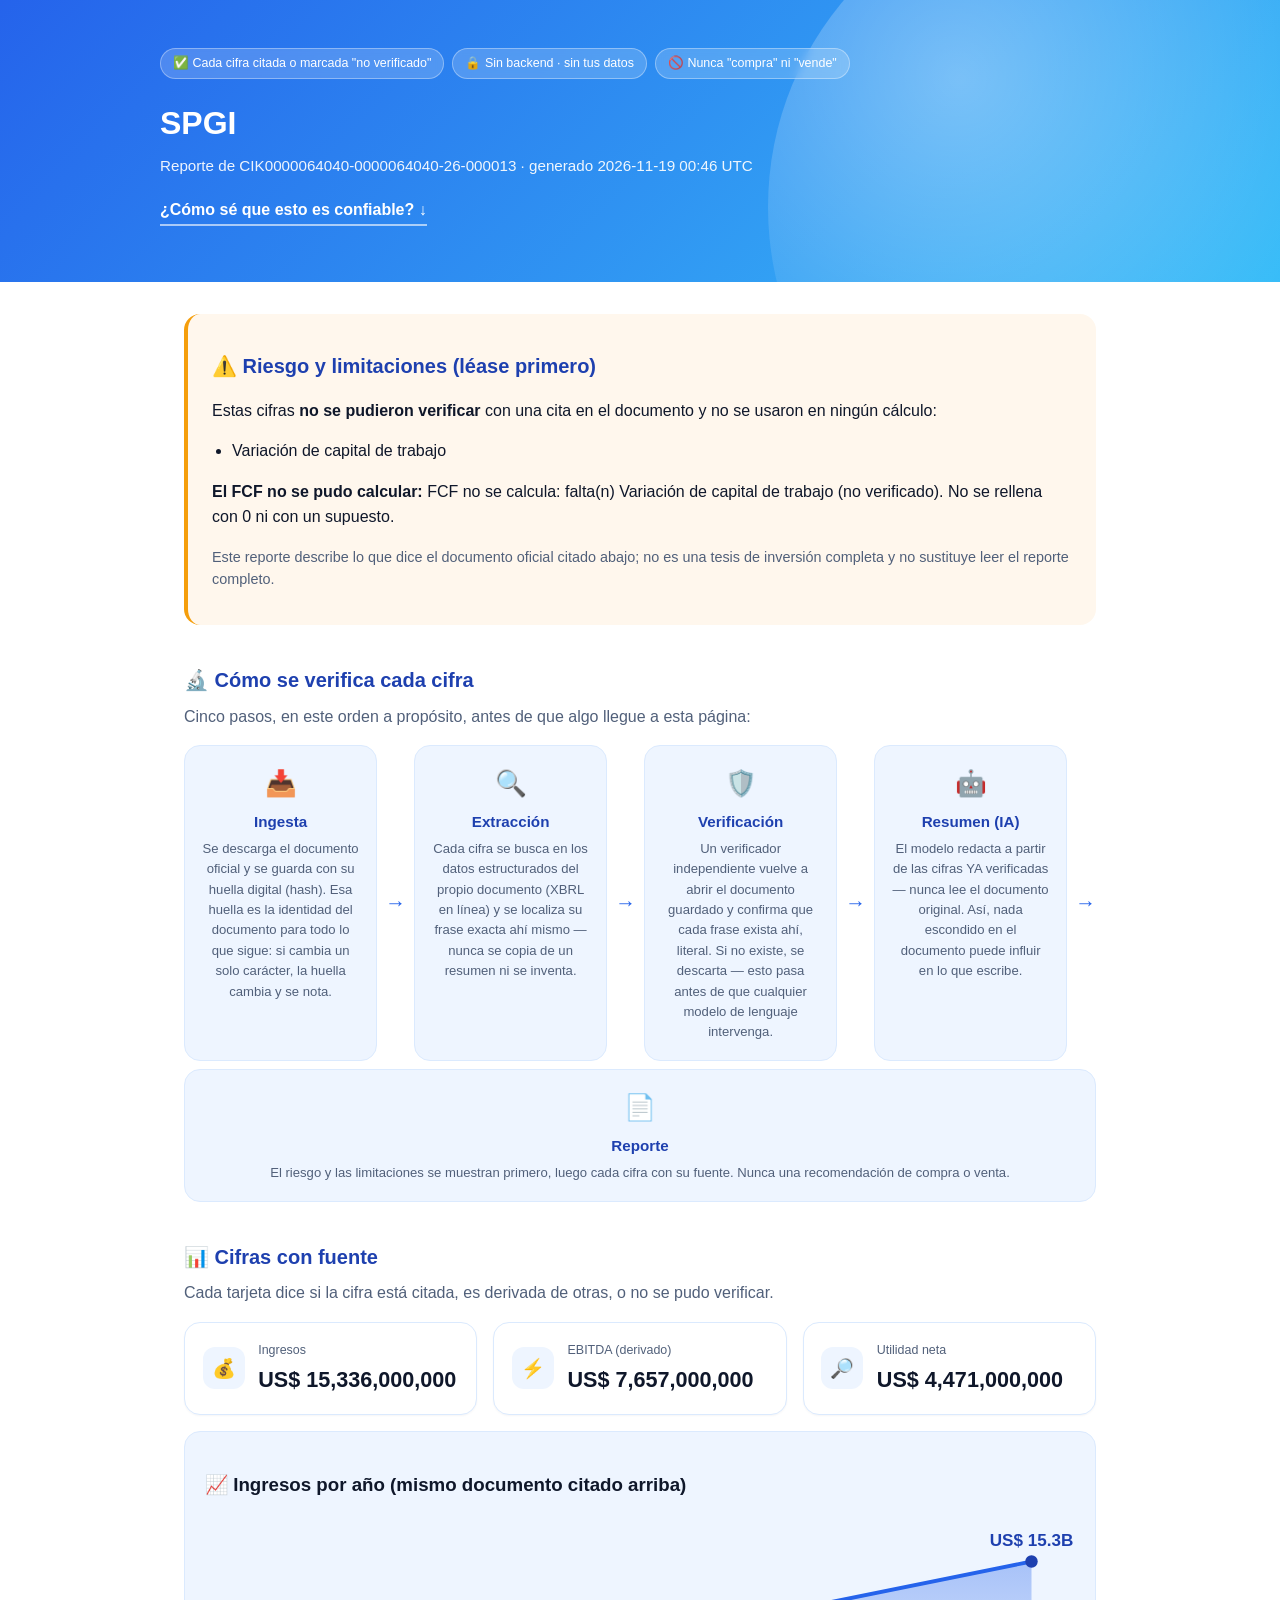
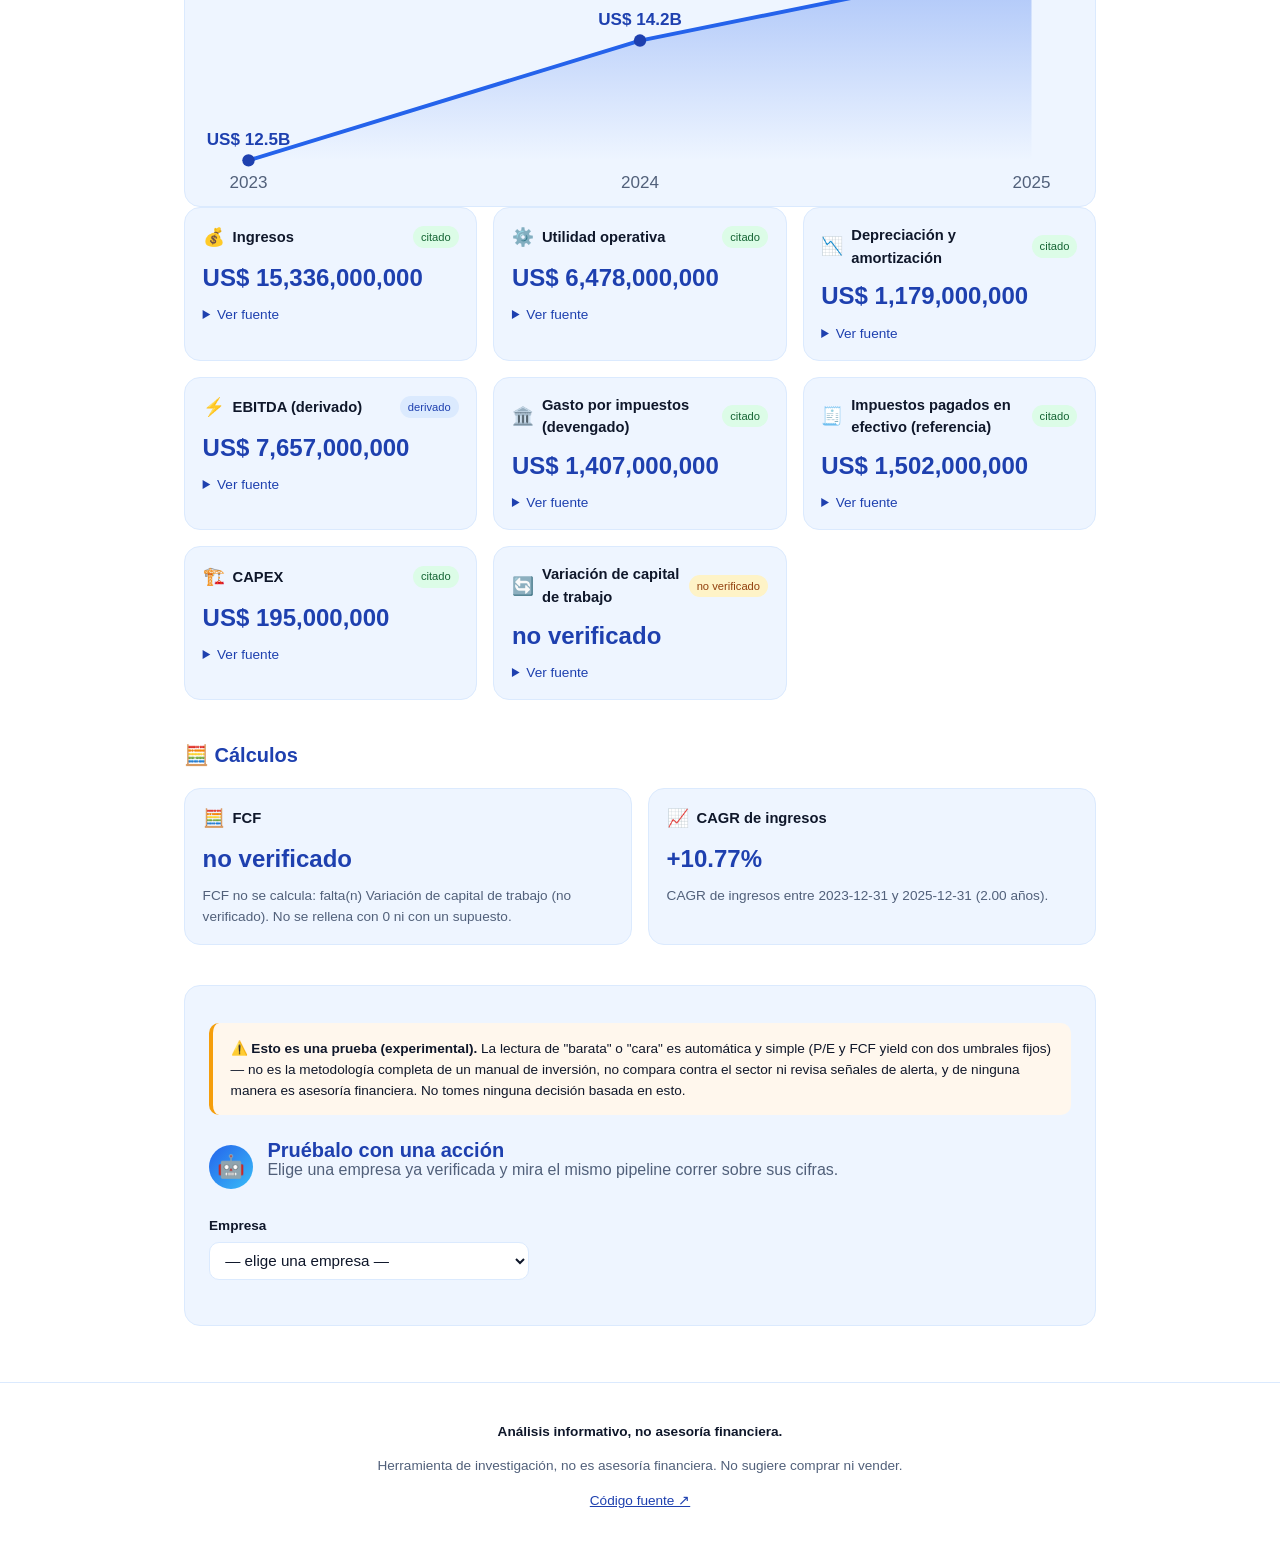
==== commit 441070bb: "feat: dashboard redesign, live TradingView widgets, prepared Q&A chat Co-Authored-By: Claude Sonnet " ====
--- a/index.html
+++ b/index.html
@@ -3,7 +3,7 @@
 <head>
 <meta charset="utf-8">
 <meta name="viewport" content="width=device-width, initial-scale=1">
-<meta http-equiv="Content-Security-Policy" content="default-src 'none'; style-src 'self' 'unsafe-inline'; script-src 'self' 'sha256-XOZZcswid4G1J9QFNP85pm+zUI+91JR0V5/sgSb6bdc='; img-src 'self'; base-uri 'none'; form-action 'none'; frame-ancestors 'none'">
+<meta http-equiv="Content-Security-Policy" content="default-src 'none'; style-src 'self' 'unsafe-inline'; script-src 'self' 'sha256-TmDLJrtmj362xR8abUh+iHqvGR0SRACpbisZns1ae+o='; img-src 'self'; frame-src https://s.tradingview.com; base-uri 'none'; form-action 'none'; frame-ancestors 'none'">
 <meta name="referrer" content="no-referrer">
 <title>SPGI — Reporte Quant Lab</title>
 <style>
@@ -79,12 +79,7 @@
   .step-arrow { align-self: center; color: var(--accent); font-size: 1.3rem; flex: 0 0 auto; }
   @media (max-width: 720px) { .step-arrow { transform: rotate(90deg); } }
 
-  .trust-grid { display: grid; grid-template-columns: repeat(auto-fit, minmax(220px, 1fr)); gap: 1rem; margin-bottom: 1rem; }
-  .trust-card { background: var(--surface); border: 1px solid var(--surface-2); border-radius: var(--radius); padding: 1.1rem; }
-  .trust-icon { font-size: 1.5rem; margin-bottom: .3rem; }
-  .trust-card h3 { margin: 0 0 .3rem; font-size: .95rem; }
-  .trust-card p { margin: 0; font-size: .85rem; color: var(--muted); }
-  .trust-link { text-align: center; font-size: .9rem; }
+  .footer-link { text-align: center; font-size: .85rem; margin-top: .5rem; }
 
   .grid { display: grid; grid-template-columns: repeat(auto-fit, minmax(220px, 1fr)); gap: 1rem; }
   .calc-grid { display: grid; grid-template-columns: repeat(auto-fit, minmax(220px, 1fr)); gap: 1rem; }
@@ -107,6 +102,26 @@
     margin: .4rem 0 0; padding: .5rem .75rem; background: #ffffff;
     border-left: 3px solid var(--accent); border-radius: 6px; font-style: italic;
   }
+  .stat-row { display: grid; grid-template-columns: repeat(auto-fit, minmax(180px, 1fr)); gap: 1rem; margin-bottom: 1rem; }
+  .stat-card {
+    background: #ffffff; border: 1px solid var(--surface-2); border-radius: var(--radius);
+    padding: 1.1rem; display: flex; align-items: center; gap: .85rem;
+    box-shadow: 0 1px 2px rgba(15,23,42,.04);
+  }
+  .stat-icon {
+    flex: 0 0 auto; width: 42px; height: 42px; border-radius: 12px;
+    background: var(--surface); display: flex; align-items: center; justify-content: center; font-size: 1.2rem;
+  }
+  .stat-label { color: var(--muted); font-size: .78rem; margin: 0 0 .15rem; }
+  .stat-value { font-size: 1.35rem; font-weight: 700; margin: 0; color: var(--text); }
+  .chart-card { padding: 1.25rem 1.25rem 0.5rem; }
+  .line-chart { width: 100%; height: auto; display: block; }
+  .chart-line { stroke: var(--accent); stroke-width: 2.5; stroke-linejoin: round; stroke-linecap: round; }
+  .chart-dot { fill: var(--accent-dark); }
+  .chart-fade-start { stop-color: var(--accent); stop-opacity: .35; }
+  .chart-fade-end { stop-color: var(--accent); stop-opacity: 0; }
+  .chart-value-label { font-size: 11px; fill: var(--accent-dark); font-weight: 600; }
+  .chart-year-label { font-size: 11px; fill: var(--muted); }
   .badge { font-size: .7rem; padding: .15rem .5rem; border-radius: 999px; white-space: nowrap; }
   .badge-ok { background: #dcfce7; color: #166534; }
   .badge-info { background: #dbeafe; color: #1e40af; }
@@ -147,6 +162,35 @@
   .thinking { color: var(--muted); }
   .thinking::after { content: ""; animation: thinking-dots 1.2s steps(4, end) infinite; }
   @keyframes thinking-dots { 0% { content: ""; } 25% { content: "."; } 50% { content: ".."; } 75% { content: "..."; } }
+
+  .try-it-live { display: grid; grid-template-columns: repeat(auto-fit, minmax(260px, 1fr)); gap: 1rem; margin-top: 1.25rem; }
+  .live-card { padding: .85rem; }
+  .live-card h4 { margin: 0 0 .5rem; font-size: .85rem; color: var(--accent-dark); }
+  .live-frame { width: 100%; border: none; border-radius: 10px; display: block; background: #ffffff; }
+  .live-frame-chart { height: 220px; }
+  .live-frame-news { height: 280px; }
+  .live-note { grid-column: 1 / -1; font-size: .75rem; color: var(--muted); margin: 0; }
+
+  .chat-card {
+    margin-top: 1.25rem; background: var(--surface); border: 1px solid var(--surface-2);
+    border-radius: var(--radius); padding: 1.1rem;
+  }
+  .chat-head { display: flex; align-items: center; gap: .5rem; margin-bottom: .4rem; }
+  .bot-avatar-sm { width: 30px; height: 30px; font-size: 1rem; animation: none; }
+  .chat-warn { font-size: .78rem; color: var(--muted); margin: 0 0 .75rem; }
+  .chat-log { display: flex; flex-direction: column; gap: .5rem; margin-bottom: .75rem; max-height: 320px; overflow-y: auto; }
+  .chat-bubble { padding: .55rem .8rem; border-radius: 12px; font-size: .88rem; max-width: 90%; }
+  .chat-bubble-user { align-self: flex-end; background: var(--accent); color: #ffffff; border-bottom-right-radius: 2px; }
+  .chat-bubble-bot { align-self: flex-start; background: #ffffff; border: 1px solid var(--surface-2); border-bottom-left-radius: 2px; }
+  .chat-buttons { display: flex; flex-wrap: wrap; gap: .5rem; }
+  .chat-question-btn {
+    background: #ffffff; border: 1px solid var(--surface-2); border-radius: 999px; padding: .4rem .85rem;
+    font-size: .8rem; color: var(--accent-dark); cursor: pointer;
+  }
+  .chat-question-btn:hover:not(:disabled) { background: var(--surface-2); }
+  .chat-question-btn:disabled { opacity: .45; cursor: default; }
+  .chat-question-btn:focus-visible { outline: 3px solid var(--accent); outline-offset: 2px; }
+
   @media (prefers-reduced-motion: reduce) {
     .bot-avatar { animation: none; }
     .thinking::after { animation: none; content: "..."; }
@@ -183,7 +227,7 @@
         <span class="pill">🚫 Nunca "compra" ni "vende"</span>
       </div>
       <h1>SPGI</h1>
-      <p class="hero-sub">Reporte de CIK0000064040-0000064040-26-000013 · generado 2026-11-18 14:01 UTC</p>
+      <p class="hero-sub">Reporte de CIK0000064040-0000064040-26-000013 · generado 2026-11-19 00:46 UTC</p>
       <a class="hero-cta" href="#como-funciona">¿Cómo sé que esto es confiable? ↓</a>
     </div>
   </header>
@@ -237,6 +281,42 @@
     <section aria-label="Cifras con fuente">
       <h2>📊 Cifras con fuente</h2>
       <p class="section-intro">Cada tarjeta dice si la cifra está citada, es derivada de otras, o no se pudo verificar.</p>
+      <div class="stat-row">
+      <div class="stat-card reveal">
+        <span class="stat-icon" aria-hidden="true">💰</span>
+        <div>
+          <p class="stat-label">Ingresos</p>
+          <p class="stat-value" data-count="15336000000.0">US$ 15,336,000,000</p>
+        </div>
+      </div>
+      <div class="stat-card reveal">
+        <span class="stat-icon" aria-hidden="true">⚡</span>
+        <div>
+          <p class="stat-label">EBITDA (derivado)</p>
+          <p class="stat-value" data-count="7657000000.0">US$ 7,657,000,000</p>
+        </div>
+      </div>
+      <div class="stat-card reveal">
+        <span class="stat-icon" aria-hidden="true">🔎</span>
+        <div>
+          <p class="stat-label">Utilidad neta</p>
+          <p class="stat-value" data-count="4471000000.0">US$ 4,471,000,000</p>
+        </div>
+      </div></div>
+      <div class="card chart-card reveal"><h3>📈 Ingresos por año (mismo documento citado arriba)</h3>
+      <svg viewBox="0 0 560 180" class="line-chart" role="img" aria-label="Ingresos por año">
+        <defs>
+          <linearGradient id="chartFade1" x1="0" y1="0" x2="0" y2="1">
+            <stop offset="0%" class="chart-fade-start" />
+            <stop offset="100%" class="chart-fade-end" />
+          </linearGradient>
+        </defs>
+        <path d="M28.0,156.0 L28.0,156.0 L280.0,78.9 L532.0,28.0 L532.0,156.0 Z" fill="url(#chartFade1)" stroke="none" />
+        <polyline points="28.0,156.0 280.0,78.9 532.0,28.0" class="chart-line" fill="none" />
+        <circle cx="28.0" cy="156.0" r="4" class="chart-dot" /><circle cx="280.0" cy="78.9" r="4" class="chart-dot" /><circle cx="532.0" cy="28.0" r="4" class="chart-dot" />
+        <text x="28.0" y="146.0" class="chart-value-label" text-anchor="middle">US$ 12.5B</text><text x="280.0" y="68.9" class="chart-value-label" text-anchor="middle">US$ 14.2B</text><text x="532.0" y="18.0" class="chart-value-label" text-anchor="middle">US$ 15.3B</text>
+        <text x="28.0" y="174.0" class="chart-year-label" text-anchor="middle">2023</text><text x="280.0" y="174.0" class="chart-year-label" text-anchor="middle">2024</text><text x="532.0" y="174.0" class="chart-year-label" text-anchor="middle">2025</text>
+      </svg></div>
       <div class="grid">
       <article class="card reveal" style="transition-delay:0ms" data-key="revenue">
         <header class="card-head">
@@ -375,35 +455,14 @@
       </select>
       <div id="try-it-result" class="try-it-result" aria-live="polite"></div>
     </section>
-    <div id="companies-data" hidden data-json="{&quot;SPGI&quot;:{&quot;ticker&quot;:&quot;SPGI&quot;,&quot;filing_doc_id&quot;:&quot;CIK0000064040-0000064040-26-000013&quot;,&quot;report_date&quot;:&quot;2025-12-31&quot;,&quot;figures&quot;:{&quot;revenue&quot;:{&quot;label&quot;:&quot;Ingresos (2025-12-31)&quot;,&quot;value&quot;:15336000000.0,&quot;derivado&quot;:false,&quot;no_verificado&quot;:false,&quot;nota&quot;:null,&quot;citation&quot;:{&quot;doc_id&quot;:&quot;CIK0000064040-0000064040-26-000013&quot;,&quot;seccion&quot;:&quot;Estado de resultados&quot;,&quot;frase_exacta&quot;:&quot;ts of Income                                            (in millions, except per share data)  Year Ended December 31,       2025    2024    2023    Revenue  $  15,336&quot;}},&quot;operating_income&quot;:{&quot;label&quot;:&quot;Utilidad operativa&quot;,&quot;value&quot;:6478000000.0,&quot;derivado&quot;:false,&quot;no_verificado&quot;:false,&quot;nota&quot;:null,&quot;citation&quot;:{&quot;doc_id&quot;:&quot;CIK0000064040-0000064040-26-000013&quot;,&quot;seccion&quot;:&quot;Estado de resultados&quot;,&quot;frase_exacta&quot;:&quot;n dispositions, net   ( 273 )      ( 59 )      70       Equity in income on unconsolidated subsidiaries   ( 28 )      ( 43 )      ( 36 )      Operating profit  6,478&quot;}},&quot;ebitda&quot;:{&quot;label&quot;:&quot;EBITDA (derivado)&quot;,&quot;value&quot;:7657000000.0,&quot;derivado&quot;:true,&quot;no_verificado&quot;:false,&quot;nota&quot;:&quot;EBITDA = utilidad operativa + depreciación y amortización (SPEC.md 4.1).&quot;,&quot;citation&quot;:null},&quot;net_income&quot;:{&quot;label&quot;:&quot;Utilidad neta&quot;,&quot;value&quot;:4471000000.0,&quot;derivado&quot;:false,&quot;no_verificado&quot;:false,&quot;nota&quot;:null,&quot;citation&quot;:{&quot;doc_id&quot;:&quot;CIK0000064040-0000064040-26-000013&quot;,&quot;seccion&quot;:&quot;Estado de resultados&quot;,&quot;frase_exacta&quot;:&quot;Less: net income attributable to noncontrolling interests   ( 349 )      ( 315 )      ( 267 )                    Net income attributable to S&amp;P Global Inc.  $  4,471&quot;}},&quot;capex&quot;:{&quot;label&quot;:&quot;CAPEX (compra de propiedad, planta y equipo)&quot;,&quot;value&quot;:195000000.0,&quot;derivado&quot;:false,&quot;no_verificado&quot;:false,&quot;nota&quot;:null,&quot;citation&quot;:{&quot;doc_id&quot;:&quot;CIK0000064040-0000064040-26-000013&quot;,&quot;seccion&quot;:&quot;Estado de flujo de efectivo / nota de propiedad, planta y equipo&quot;,&quot;frase_exacta&quot;:&quot;1,129       185       118       139       Corporate  15       13       14       10       6       4       Total  $  1,179       $  1,173       $  1,143       $  195&quot;}},&quot;working_capital_change&quot;:{&quot;label&quot;:&quot;Variación de capital de trabajo&quot;,&quot;value&quot;:null,&quot;derivado&quot;:false,&quot;no_verificado&quot;:true,&quot;nota&quot;:&quot;Este filing no reporta una línea agregada de capital de trabajo (se probó: IncreaseDecreaseInOperatingCapital, IncreaseDecreaseInOperatingAssets, IncreaseDecreaseInOperatingLiabilities, IncreaseDecreaseInOtherOperatingCapitalNet). El MVP no suma líneas individuales a ciegas (SPEC.md 4.4, paso 3): queda como no verificado.&quot;,&quot;citation&quot;:null}},&quot;fcf&quot;:{&quot;value&quot;:null,&quot;nota&quot;:&quot;FCF no se calcula: falta(n) Variación de capital de trabajo (no verificado). No se rellena con 0 ni con un supuesto.&quot;},&quot;cagr&quot;:{&quot;value&quot;:0.10770153950216987,&quot;nota&quot;:&quot;CAGR de ingresos entre 2023-12-31 y 2025-12-31 (2.00 años).&quot;},&quot;valuation&quot;:{&quot;price&quot;:452.35,&quot;price_as_of&quot;:&quot;2026-11-17&quot;,&quot;price_citation&quot;:{&quot;doc_id&quot;:&quot;YAHOO-CHART:SPGI&quot;,&quot;seccion&quot;:&quot;Cotización de cierre, 2026-11-17 (Yahoo Finance, fuente no oficial)&quot;,&quot;frase_exacta&quot;:&quot;\&quot;regularMarketPrice\&quot;:452.35&quot;},&quot;pe&quot;:30.86825877879669,&quot;fcf_yield&quot;:null,&quot;market_cap&quot;:138011985000.0,&quot;veredicto&quot;:&quot;cara&quot;,&quot;nota&quot;:&quot;Lectura automática simple (P/E y FCF yield con dos umbrales fijos): no es la metodología completa del manual de inversión (sin comparación sectorial, sin señales de alerta, sin considerar el crecimiento). Es una prueba — no te bases en esto para decidir.&quot;}},&quot;COST&quot;:{&quot;ticker&quot;:&quot;COST&quot;,&quot;filing_doc_id&quot;:&quot;CIK0000909832-0000909832-26-000093&quot;,&quot;report_date&quot;:&quot;2026-08-30&quot;,&quot;figures&quot;:{&quot;revenue&quot;:{&quot;label&quot;:&quot;Ingresos (2026-08-30)&quot;,&quot;value&quot;:303154000000.0,&quot;derivado&quot;:false,&quot;no_verificado&quot;:false,&quot;nota&quot;:null,&quot;citation&quot;:{&quot;doc_id&quot;:&quot;CIK0000909832-0000909832-26-000093&quot;,&quot;seccion&quot;:&quot;Estado de resultados&quot;,&quot;frase_exacta&quot;:&quot;2024    REVENUE              Net sales  $  297,247       $  269,912       $  249,625       Membership fees  5,907       5,323       4,828       Total revenue  303,154&quot;}},&quot;operating_income&quot;:{&quot;label&quot;:&quot;Utilidad operativa&quot;,&quot;value&quot;:11685000000.0,&quot;derivado&quot;:false,&quot;no_verificado&quot;:false,&quot;nota&quot;:null,&quot;citation&quot;:{&quot;doc_id&quot;:&quot;CIK0000909832-0000909832-26-000093&quot;,&quot;seccion&quot;:&quot;Estado de resultados&quot;,&quot;frase_exacta&quot;:&quot;Merchandise costs  264,279       239,886       222,358       Selling, general and administrative  27,190       24,966       22,810       Operating income  11,685&quot;}},&quot;ebitda&quot;:{&quot;label&quot;:&quot;EBITDA (derivado)&quot;,&quot;value&quot;:14359000000.0,&quot;derivado&quot;:true,&quot;no_verificado&quot;:false,&quot;nota&quot;:&quot;EBITDA = utilidad operativa + depreciación y amortización (SPEC.md 4.1).&quot;,&quot;citation&quot;:null},&quot;net_income&quot;:{&quot;label&quot;:&quot;Utilidad neta&quot;,&quot;value&quot;:9226000000.0,&quot;derivado&quot;:false,&quot;no_verificado&quot;:false,&quot;nota&quot;:null,&quot;citation&quot;:{&quot;doc_id&quot;:&quot;CIK0000909832-0000909832-26-000093&quot;,&quot;seccion&quot;:&quot;Estado de resultados&quot;,&quot;frase_exacta&quot;:&quot;INCOME TAXES  12,251       10,818       9,740       Provision for income taxes  3,025       2,719       2,373                                   NET INCOME  $  9,226&quot;}},&quot;capex&quot;:{&quot;label&quot;:&quot;CAPEX (compra de propiedad, planta y equipo)&quot;,&quot;value&quot;:6435000000.0,&quot;derivado&quot;:false,&quot;no_verificado&quot;:false,&quot;nota&quot;:null,&quot;citation&quot;:{&quot;doc_id&quot;:&quot;CIK0000909832-0000909832-26-000093&quot;,&quot;seccion&quot;:&quot;Estado de flujo de efectivo / nota de propiedad, planta y equipo&quot;,&quot;frase_exacta&quot;:&quot;rovided by operating activities  15,817       13,335       11,339       CASH FLOWS FROM INVESTING ACTIVITIES              Additions to property and equipment  ( 6,435&quot;}},&quot;working_capital_change&quot;:{&quot;label&quot;:&quot;Variación de capital de trabajo&quot;,&quot;value&quot;:-718000000.0,&quot;derivado&quot;:false,&quot;no_verificado&quot;:false,&quot;nota&quot;:null,&quot;citation&quot;:{&quot;doc_id&quot;:&quot;CIK0000909832-0000909832-26-000093&quot;,&quot;seccion&quot;:&quot;Estado de flujo de efectivo&quot;,&quot;frase_exacta&quot;:&quot;rchandise inventories  ( 1,153 )      559       ( 2,068 )      Accounts payable  2,755       404       1,938       Other operating assets and liabilities, net  718&quot;}}},&quot;fcf&quot;:{&quot;value&quot;:5617000000.0,&quot;nota&quot;:&quot;FCF = EBITDA (derivado) − impuestos (devengado) − CAPEX − ΔWK.&quot;},&quot;cagr&quot;:{&quot;value&quot;:0.09183862498726847,&quot;nota&quot;:&quot;CAGR de ingresos entre 2024-09-01 y 2026-08-30 (1.99 años).&quot;},&quot;valuation&quot;:{&quot;price&quot;:1110.08,&quot;price_as_of&quot;:&quot;2026-11-17&quot;,&quot;price_citation&quot;:{&quot;doc_id&quot;:&quot;YAHOO-CHART:COST&quot;,&quot;seccion&quot;:&quot;Cotización de cierre, 2026-11-17 (Yahoo Finance, fuente no oficial)&quot;,&quot;frase_exacta&quot;:&quot;\&quot;regularMarketPrice\&quot;:1110.08&quot;},&quot;pe&quot;:53.47382659440711,&quot;fcf_yield&quot;:0.011385437149379576,&quot;market_cap&quot;:493349524159.99994,&quot;veredicto&quot;:&quot;cara&quot;,&quot;nota&quot;:&quot;Lectura automática simple (P/E y FCF yield con dos umbrales fijos): no es la metodología completa del manual de inversión (sin comparación sectorial, sin señales de alerta, sin considerar el crecimiento). Es una prueba — no te bases en esto para decidir.&quot;}},&quot;AAPL&quot;:{&quot;ticker&quot;:&quot;AAPL&quot;,&quot;filing_doc_id&quot;:&quot;CIK0000320193-0000320193-26-000026&quot;,&quot;report_date&quot;:&quot;2026-09-26&quot;,&quot;figures&quot;:{&quot;revenue&quot;:{&quot;label&quot;:&quot;Ingresos (2026-09-26)&quot;,&quot;value&quot;:478834000000.0,&quot;derivado&quot;:false,&quot;no_verificado&quot;:false,&quot;nota&quot;:null,&quot;citation&quot;:{&quot;doc_id&quot;:&quot;CIK0000320193-0000320193-26-000026&quot;,&quot;seccion&quot;:&quot;Estado de resultados&quot;,&quot;frase_exacta&quot;:&quot;4    Net sales:               Products  $  355,533       $  307,003       $  294,866        Services  123,301       109,158       96,169       Total net sales  478,834&quot;}},&quot;operating_income&quot;:{&quot;label&quot;:&quot;Utilidad operativa&quot;,&quot;value&quot;:158063000000.0,&quot;derivado&quot;:false,&quot;no_verificado&quot;:false,&quot;nota&quot;:null,&quot;citation&quot;:{&quot;doc_id&quot;:&quot;CIK0000320193-0000320193-26-000026&quot;,&quot;seccion&quot;:&quot;Estado de resultados&quot;,&quot;frase_exacta&quot;:&quot;ral and administrative  29,774       27,601       26,097       Total operating expenses  75,539       62,151       57,467                     Operating income  158,063&quot;}},&quot;ebitda&quot;:{&quot;label&quot;:&quot;EBITDA (derivado)&quot;,&quot;value&quot;:171486000000.0,&quot;derivado&quot;:true,&quot;no_verificado&quot;:false,&quot;nota&quot;:&quot;EBITDA = utilidad operativa + depreciación y amortización (SPEC.md 4.1).&quot;,&quot;citation&quot;:null},&quot;net_income&quot;:{&quot;label&quot;:&quot;Utilidad neta&quot;,&quot;value&quot;:132175000000.0,&quot;derivado&quot;:false,&quot;no_verificado&quot;:false,&quot;nota&quot;:null,&quot;citation&quot;:{&quot;doc_id&quot;:&quot;CIK0000320193-0000320193-26-000026&quot;,&quot;seccion&quot;:&quot;Estado de resultados&quot;,&quot;frase_exacta&quot;:&quot;before provision for income taxes  159,237       132,729       123,485       Provision for income taxes  27,062       20,719       29,749       Net income  $  132,175&quot;}},&quot;capex&quot;:{&quot;label&quot;:&quot;CAPEX (compra de propiedad, planta y equipo)&quot;,&quot;value&quot;:9041000000.0,&quot;derivado&quot;:false,&quot;no_verificado&quot;:false,&quot;nota&quot;:null,&quot;citation&quot;:{&quot;doc_id&quot;:&quot;CIK0000320193-0000320193-26-000026&quot;,&quot;seccion&quot;:&quot;Estado de flujo de efectivo / nota de propiedad, planta y equipo&quot;,&quot;frase_exacta&quot;:&quot;51,211       Proceeds from sales of marketable securities  14,280       12,890       11,135       Payments for acquisition of property, plant and equipment  ( 9,041&quot;}},&quot;working_capital_change&quot;:{&quot;label&quot;:&quot;Variación de capital de trabajo&quot;,&quot;value&quot;:null,&quot;derivado&quot;:false,&quot;no_verificado&quot;:true,&quot;nota&quot;:&quot;Este filing no reporta una línea agregada de capital de trabajo (se probó: IncreaseDecreaseInOperatingCapital, IncreaseDecreaseInOperatingAssets, IncreaseDecreaseInOperatingLiabilities, IncreaseDecreaseInOtherOperatingCapitalNet). El MVP no suma líneas individuales a ciegas (SPEC.md 4.4, paso 3): queda como no verificado.&quot;,&quot;citation&quot;:null}},&quot;fcf&quot;:{&quot;value&quot;:null,&quot;nota&quot;:&quot;FCF no se calcula: falta(n) Variación de capital de trabajo (no verificado). No se rellena con 0 ni con un supuesto.&quot;},&quot;cagr&quot;:{&quot;value&quot;:0.10696966768323302,&quot;nota&quot;:&quot;CAGR de ingresos entre 2024-09-28 y 2026-09-26 (1.99 años).&quot;},&quot;valuation&quot;:{&quot;price&quot;:351.91,&quot;price_as_of&quot;:&quot;2026-11-17&quot;,&quot;price_citation&quot;:{&quot;doc_id&quot;:&quot;YAHOO-CHART:AAPL&quot;,&quot;seccion&quot;:&quot;Cotización de cierre, 2026-11-17 (Yahoo Finance, fuente no oficial)&quot;,&quot;frase_exacta&quot;:&quot;\&quot;regularMarketPrice\&quot;:351.91&quot;},&quot;pe&quot;:39.192153466691884,&quot;fcf_yield&quot;:null,&quot;market_cap&quot;:5180222884460.0,&quot;veredicto&quot;:&quot;cara&quot;,&quot;nota&quot;:&quot;Lectura automática simple (P/E y FCF yield con dos umbrales fijos): no es la metodología completa del manual de inversión (sin comparación sectorial, sin señales de alerta, sin considerar el crecimiento). Es una prueba — no te bases en esto para decidir.&quot;}},&quot;UBER&quot;:{&quot;ticker&quot;:&quot;UBER&quot;,&quot;filing_doc_id&quot;:&quot;CIK0001543151-0001543151-26-000015&quot;,&quot;report_date&quot;:&quot;2025-12-31&quot;,&quot;figures&quot;:{&quot;revenue&quot;:{&quot;label&quot;:&quot;Ingresos (2025-12-31)&quot;,&quot;value&quot;:52017000000.0,&quot;derivado&quot;:false,&quot;no_verificado&quot;:false,&quot;nota&quot;:null,&quot;citation&quot;:{&quot;doc_id&quot;:&quot;CIK0001543151-0001543151-26-000015&quot;,&quot;seccion&quot;:&quot;Estado de resultados&quot;,&quot;frase_exacta&quot;:&quot;amounts)                                                   Year Ended December 31,        2023    2024    2025    Revenue    $  37,281       $  43,978       $  52,017&quot;}},&quot;operating_income&quot;:{&quot;label&quot;:&quot;Utilidad operativa&quot;,&quot;value&quot;:5565000000.0,&quot;derivado&quot;:false,&quot;no_verificado&quot;:false,&quot;nota&quot;:null,&quot;citation&quot;:{&quot;doc_id&quot;:&quot;CIK0001543151-0001543151-26-000015&quot;,&quot;seccion&quot;:&quot;Estado de resultados&quot;,&quot;frase_exacta&quot;:&quot;rtization    823       711       719       Total costs and expenses    36,171       41,179       46,452       Income from operations    1,110       2,799       5,565&quot;}},&quot;ebitda&quot;:{&quot;label&quot;:&quot;EBITDA (derivado)&quot;,&quot;value&quot;:6284000000.0,&quot;derivado&quot;:true,&quot;no_verificado&quot;:false,&quot;nota&quot;:&quot;EBITDA = utilidad operativa + depreciación y amortización (SPEC.md 4.1).&quot;,&quot;citation&quot;:null},&quot;net_income&quot;:{&quot;label&quot;:&quot;Utilidad neta&quot;,&quot;value&quot;:10053000000.0,&quot;derivado&quot;:false,&quot;no_verificado&quot;:false,&quot;nota&quot;:null,&quot;citation&quot;:{&quot;doc_id&quot;:&quot;CIK0001543151-0001543151-26-000015&quot;,&quot;seccion&quot;:&quot;Estado de resultados&quot;,&quot;frase_exacta&quot;:&quot;non-controlling interests, net of tax    269       ( 11 )      40       Net income attributable to Uber Technologies, Inc.    $  1,887       $  9,856       $  10,053&quot;}},&quot;capex&quot;:{&quot;label&quot;:&quot;CAPEX (compra de propiedad, planta y equipo)&quot;,&quot;value&quot;:336000000.0,&quot;derivado&quot;:false,&quot;no_verificado&quot;:false,&quot;nota&quot;:null,&quot;citation&quot;:{&quot;doc_id&quot;:&quot;CIK0001543151-0001543151-26-000015&quot;,&quot;seccion&quot;:&quot;Estado de flujo de efectivo / nota de propiedad, planta y equipo&quot;,&quot;frase_exacta&quot;:&quot;s    3,585       7,137       10,099       Cash flows from investing activities                Purchases of property and equipment    ( 223 )      ( 242 )      ( 336&quot;}},&quot;working_capital_change&quot;:{&quot;label&quot;:&quot;Variación de capital de trabajo&quot;,&quot;value&quot;:null,&quot;derivado&quot;:false,&quot;no_verificado&quot;:true,&quot;nota&quot;:&quot;Este filing no reporta una línea agregada de capital de trabajo (se probó: IncreaseDecreaseInOperatingCapital, IncreaseDecreaseInOperatingAssets, IncreaseDecreaseInOperatingLiabilities, IncreaseDecreaseInOtherOperatingCapitalNet). El MVP no suma líneas individuales a ciegas (SPEC.md 4.4, paso 3): queda como no verificado.&quot;,&quot;citation&quot;:null}},&quot;fcf&quot;:{&quot;value&quot;:null,&quot;nota&quot;:&quot;FCF no se calcula: falta(n) Variación de capital de trabajo (no verificado). No se rellena con 0 ni con un supuesto.&quot;},&quot;cagr&quot;:{&quot;value&quot;:0.181080234419132,&quot;nota&quot;:&quot;CAGR de ingresos entre 2023-12-31 y 2025-12-31 (2.00 años).&quot;},&quot;valuation&quot;:{&quot;price&quot;:68.81,&quot;price_as_of&quot;:&quot;2026-11-17&quot;,&quot;price_citation&quot;:{&quot;doc_id&quot;:&quot;YAHOO-CHART:UBER&quot;,&quot;seccion&quot;:&quot;Cotización de cierre, 2026-11-17 (Yahoo Finance, fuente no oficial)&quot;,&quot;frase_exacta&quot;:&quot;\&quot;regularMarketPrice\&quot;:68.81&quot;},&quot;pe&quot;:14.508683983885408,&quot;fcf_yield&quot;:null,&quot;market_cap&quot;:145855800090.0,&quot;veredicto&quot;:&quot;barata&quot;,&quot;nota&quot;:&quot;Lectura automática simple (P/E y FCF yield con dos umbrales fijos): no es la metodología completa del manual de inversión (sin comparación sectorial, sin señales de alerta, sin considerar el crecimiento). Es una prueba — no te bases en esto para decidir.&quot;}}}"></div>
-    
-    <section class="trust" aria-labelledby="trust-title">
-      <h2 id="trust-title">🤝 Por qué puedes confiar en esta página</h2>
-      <div class="trust-grid">
-      <div class="trust-card reveal">
-        <div class="trust-icon" aria-hidden="true">🔒</div>
-        <h3>Sin tus datos, nunca</h3>
-        <p>Esta página es un archivo estático: no hay servidor, no hay formularios, no se guarda nada en tu navegador. Solo muestra cifras públicas de una empresa de ejemplo.</p>
-      </div>
-      <div class="trust-card reveal">
-        <div class="trust-icon" aria-hidden="true">🚫</div>
-        <h3>Nunca una orden de compra o venta</h3>
-        <p>El objetivo es mostrar de dónde sale cada número, no decirte qué hacer con tu dinero. Eso siempre lo decides tú, con tu propio criterio.</p>
-      </div>
-      <div class="trust-card reveal">
-        <div class="trust-icon" aria-hidden="true">🧩</div>
-        <h3>Código abierto y verificable</h3>
-        <p>Las reglas de este sistema (qué se cita, cómo se calcula cada cifra, cómo se verifica) están escritas y versionadas — no son una caja negra.</p>
-      </div>
-      </div>
-      <p class="trust-link">
-        <a href="https://github.com/Hsoja/quant-lab" target="_blank" rel="noopener noreferrer">Ver las reglas y el código fuente completos ↗</a>
-      </p>
-    </section>
+    <div id="companies-data" hidden data-json="{&quot;SPGI&quot;:{&quot;ticker&quot;:&quot;SPGI&quot;,&quot;tradingview_symbol&quot;:&quot;NYSE:SPGI&quot;,&quot;filing_doc_id&quot;:&quot;CIK0000064040-0000064040-26-000013&quot;,&quot;report_date&quot;:&quot;2025-12-31&quot;,&quot;figures&quot;:{&quot;revenue&quot;:{&quot;label&quot;:&quot;Ingresos (2025-12-31)&quot;,&quot;value&quot;:15336000000.0,&quot;derivado&quot;:false,&quot;no_verificado&quot;:false,&quot;nota&quot;:null,&quot;citation&quot;:{&quot;doc_id&quot;:&quot;CIK0000064040-0000064040-26-000013&quot;,&quot;seccion&quot;:&quot;Estado de resultados&quot;,&quot;frase_exacta&quot;:&quot;ts of Income                                            (in millions, except per share data)  Year Ended December 31,       2025    2024    2023    Revenue  $  15,336&quot;}},&quot;operating_income&quot;:{&quot;label&quot;:&quot;Utilidad operativa&quot;,&quot;value&quot;:6478000000.0,&quot;derivado&quot;:false,&quot;no_verificado&quot;:false,&quot;nota&quot;:null,&quot;citation&quot;:{&quot;doc_id&quot;:&quot;CIK0000064040-0000064040-26-000013&quot;,&quot;seccion&quot;:&quot;Estado de resultados&quot;,&quot;frase_exacta&quot;:&quot;n dispositions, net   ( 273 )      ( 59 )      70       Equity in income on unconsolidated subsidiaries   ( 28 )      ( 43 )      ( 36 )      Operating profit  6,478&quot;}},&quot;ebitda&quot;:{&quot;label&quot;:&quot;EBITDA (derivado)&quot;,&quot;value&quot;:7657000000.0,&quot;derivado&quot;:true,&quot;no_verificado&quot;:false,&quot;nota&quot;:&quot;EBITDA = utilidad operativa + depreciación y amortización (SPEC.md 4.1).&quot;,&quot;citation&quot;:null},&quot;net_income&quot;:{&quot;label&quot;:&quot;Utilidad neta&quot;,&quot;value&quot;:4471000000.0,&quot;derivado&quot;:false,&quot;no_verificado&quot;:false,&quot;nota&quot;:null,&quot;citation&quot;:{&quot;doc_id&quot;:&quot;CIK0000064040-0000064040-26-000013&quot;,&quot;seccion&quot;:&quot;Estado de resultados&quot;,&quot;frase_exacta&quot;:&quot;Less: net income attributable to noncontrolling interests   ( 349 )      ( 315 )      ( 267 )                    Net income attributable to S&amp;P Global Inc.  $  4,471&quot;}},&quot;capex&quot;:{&quot;label&quot;:&quot;CAPEX (compra de propiedad, planta y equipo)&quot;,&quot;value&quot;:195000000.0,&quot;derivado&quot;:false,&quot;no_verificado&quot;:false,&quot;nota&quot;:null,&quot;citation&quot;:{&quot;doc_id&quot;:&quot;CIK0000064040-0000064040-26-000013&quot;,&quot;seccion&quot;:&quot;Estado de flujo de efectivo / nota de propiedad, planta y equipo&quot;,&quot;frase_exacta&quot;:&quot;1,129       185       118       139       Corporate  15       13       14       10       6       4       Total  $  1,179       $  1,173       $  1,143       $  195&quot;}},&quot;working_capital_change&quot;:{&quot;label&quot;:&quot;Variación de capital de trabajo&quot;,&quot;value&quot;:null,&quot;derivado&quot;:false,&quot;no_verificado&quot;:true,&quot;nota&quot;:&quot;Este filing no reporta una línea agregada de capital de trabajo (se probó: IncreaseDecreaseInOperatingCapital, IncreaseDecreaseInOperatingAssets, IncreaseDecreaseInOperatingLiabilities, IncreaseDecreaseInOtherOperatingCapitalNet). El MVP no suma líneas individuales a ciegas (SPEC.md 4.4, paso 3): queda como no verificado.&quot;,&quot;citation&quot;:null}},&quot;revenue_series&quot;:[{&quot;period_end&quot;:&quot;2023-12-31&quot;,&quot;value&quot;:12497000000.0},{&quot;period_end&quot;:&quot;2024-12-31&quot;,&quot;value&quot;:14208000000.0},{&quot;period_end&quot;:&quot;2025-12-31&quot;,&quot;value&quot;:15336000000.0}],&quot;qa&quot;:[{&quot;pregunta&quot;:&quot;¿Cómo le fue en ingresos y crecimiento?&quot;,&quot;respuesta&quot;:&quot;Los ingresos del periodo más reciente fueron de US$ 15,336,000,000. El CAGR de ingresos entre 2023-12-31 y 2025-12-31 (2.00 años, los que trae citados este mismo reporte) fue de 10.77%.&quot;},{&quot;pregunta&quot;:&quot;¿Qué tan cara o barata se ve con los números simples?&quot;,&quot;respuesta&quot;:&quot;Con el precio de cierre del 2026-11-18 (US$ 446.38), el P/E sale en 30.5 y el FCF yield en no verificado. Con los dos umbrales fijos de esta prueba (P/E ≤ 20 o FCF yield ≥ 5% para \&quot;barata\&quot;; P/E ≥ 30 o FCF yield &lt; 2% para \&quot;cara\&quot;), queda marcada \&quot;cara\&quot;. Es una lectura mecánica y simple, no la metodología completa del manual de inversión.&quot;},{&quot;pregunta&quot;:&quot;¿Cuál es el principal riesgo o qué la invalidaría?&quot;,&quot;respuesta&quot;:&quot;La variación de capital de trabajo sale \&quot;no verificado\&quot; en este reporte (no publica una línea agregada), así que el flujo de caja libre tampoco se pudo calcular — es una limitación real de los datos disponibles, no un juicio sobre la empresa. El siguiente paso para completar esta tesis sería revisar el estado de flujo de efectivo completo del 10-K.&quot;}],&quot;fcf&quot;:{&quot;value&quot;:null,&quot;nota&quot;:&quot;FCF no se calcula: falta(n) Variación de capital de trabajo (no verificado). No se rellena con 0 ni con un supuesto.&quot;},&quot;cagr&quot;:{&quot;value&quot;:0.10770153950216987,&quot;nota&quot;:&quot;CAGR de ingresos entre 2023-12-31 y 2025-12-31 (2.00 años).&quot;},&quot;valuation&quot;:{&quot;price&quot;:446.38,&quot;price_as_of&quot;:&quot;2026-11-18&quot;,&quot;price_citation&quot;:{&quot;doc_id&quot;:&quot;YAHOO-CHART:SPGI&quot;,&quot;seccion&quot;:&quot;Cotización de cierre, 2026-11-18 (Yahoo Finance, fuente no oficial)&quot;,&quot;frase_exacta&quot;:&quot;\&quot;regularMarketPrice\&quot;:446.38&quot;},&quot;pe&quot;:30.46086736747931,&quot;fcf_yield&quot;:null,&quot;market_cap&quot;:136190538000.0,&quot;veredicto&quot;:&quot;cara&quot;,&quot;nota&quot;:&quot;Lectura automática simple (P/E y FCF yield con dos umbrales fijos): no es la metodología completa del manual de inversión (sin comparación sectorial, sin señales de alerta, sin considerar el crecimiento). Es una prueba — no te bases en esto para decidir.&quot;}},&quot;COST&quot;:{&quot;ticker&quot;:&quot;COST&quot;,&quot;tradingview_symbol&quot;:&quot;NASDAQ:COST&quot;,&quot;filing_doc_id&quot;:&quot;CIK0000909832-0000909832-26-000093&quot;,&quot;report_date&quot;:&quot;2026-08-30&quot;,&quot;figures&quot;:{&quot;revenue&quot;:{&quot;label&quot;:&quot;Ingresos (2026-08-30)&quot;,&quot;value&quot;:303154000000.0,&quot;derivado&quot;:false,&quot;no_verificado&quot;:false,&quot;nota&quot;:null,&quot;citation&quot;:{&quot;doc_id&quot;:&quot;CIK0000909832-0000909832-26-000093&quot;,&quot;seccion&quot;:&quot;Estado de resultados&quot;,&quot;frase_exacta&quot;:&quot;2024    REVENUE              Net sales  $  297,247       $  269,912       $  249,625       Membership fees  5,907       5,323       4,828       Total revenue  303,154&quot;}},&quot;operating_income&quot;:{&quot;label&quot;:&quot;Utilidad operativa&quot;,&quot;value&quot;:11685000000.0,&quot;derivado&quot;:false,&quot;no_verificado&quot;:false,&quot;nota&quot;:null,&quot;citation&quot;:{&quot;doc_id&quot;:&quot;CIK0000909832-0000909832-26-000093&quot;,&quot;seccion&quot;:&quot;Estado de resultados&quot;,&quot;frase_exacta&quot;:&quot;Merchandise costs  264,279       239,886       222,358       Selling, general and administrative  27,190       24,966       22,810       Operating income  11,685&quot;}},&quot;ebitda&quot;:{&quot;label&quot;:&quot;EBITDA (derivado)&quot;,&quot;value&quot;:14359000000.0,&quot;derivado&quot;:true,&quot;no_verificado&quot;:false,&quot;nota&quot;:&quot;EBITDA = utilidad operativa + depreciación y amortización (SPEC.md 4.1).&quot;,&quot;citation&quot;:null},&quot;net_income&quot;:{&quot;label&quot;:&quot;Utilidad neta&quot;,&quot;value&quot;:9226000000.0,&quot;derivado&quot;:false,&quot;no_verificado&quot;:false,&quot;nota&quot;:null,&quot;citation&quot;:{&quot;doc_id&quot;:&quot;CIK0000909832-0000909832-26-000093&quot;,&quot;seccion&quot;:&quot;Estado de resultados&quot;,&quot;frase_exacta&quot;:&quot;INCOME TAXES  12,251       10,818       9,740       Provision for income taxes  3,025       2,719       2,373                                   NET INCOME  $  9,226&quot;}},&quot;capex&quot;:{&quot;label&quot;:&quot;CAPEX (compra de propiedad, planta y equipo)&quot;,&quot;value&quot;:6435000000.0,&quot;derivado&quot;:false,&quot;no_verificado&quot;:false,&quot;nota&quot;:null,&quot;citation&quot;:{&quot;doc_id&quot;:&quot;CIK0000909832-0000909832-26-000093&quot;,&quot;seccion&quot;:&quot;Estado de flujo de efectivo / nota de propiedad, planta y equipo&quot;,&quot;frase_exacta&quot;:&quot;rovided by operating activities  15,817       13,335       11,339       CASH FLOWS FROM INVESTING ACTIVITIES              Additions to property and equipment  ( 6,435&quot;}},&quot;working_capital_change&quot;:{&quot;label&quot;:&quot;Variación de capital de trabajo&quot;,&quot;value&quot;:-718000000.0,&quot;derivado&quot;:false,&quot;no_verificado&quot;:false,&quot;nota&quot;:null,&quot;citation&quot;:{&quot;doc_id&quot;:&quot;CIK0000909832-0000909832-26-000093&quot;,&quot;seccion&quot;:&quot;Estado de flujo de efectivo&quot;,&quot;frase_exacta&quot;:&quot;rchandise inventories  ( 1,153 )      559       ( 2,068 )      Accounts payable  2,755       404       1,938       Other operating assets and liabilities, net  718&quot;}}},&quot;revenue_series&quot;:[{&quot;period_end&quot;:&quot;2024-09-01&quot;,&quot;value&quot;:254453000000.0},{&quot;period_end&quot;:&quot;2025-08-31&quot;,&quot;value&quot;:275235000000.0},{&quot;period_end&quot;:&quot;2026-08-30&quot;,&quot;value&quot;:303154000000.0}],&quot;qa&quot;:[{&quot;pregunta&quot;:&quot;¿Cómo le fue en ingresos y crecimiento?&quot;,&quot;respuesta&quot;:&quot;Los ingresos del periodo más reciente fueron de US$ 303,154,000,000. El CAGR de ingresos entre 2024-09-01 y 2026-08-30 (1.99 años, los que trae citados este mismo reporte) fue de 9.18%.&quot;},{&quot;pregunta&quot;:&quot;¿Qué tan cara o barata se ve con los números simples?&quot;,&quot;respuesta&quot;:&quot;Con el precio de cierre del 2026-11-18 (US$ 1096.62), el P/E sale en 52.8 y el FCF yield en 1.15%. Con los dos umbrales fijos de esta prueba (P/E ≤ 20 o FCF yield ≥ 5% para \&quot;barata\&quot;; P/E ≥ 30 o FCF yield &lt; 2% para \&quot;cara\&quot;), queda marcada \&quot;cara\&quot;. Es una lectura mecánica y simple, no la metodología completa del manual de inversión.&quot;},{&quot;pregunta&quot;:&quot;¿Cuál es el principal riesgo o qué la invalidaría?&quot;,&quot;respuesta&quot;:&quot;El CAPEX (US$ 6,435,000,000) es grande frente al FCF (US$ 5,617,000,000) — una empresa que está invirtiendo mucho en expandirse. Vale la pena vigilar que ese ritmo de inversión no empiece a crecer más rápido que las ventas (una de las señales de alerta del manual de inversión: inversión que crece más rápido que las ventas).&quot;}],&quot;fcf&quot;:{&quot;value&quot;:5617000000.0,&quot;nota&quot;:&quot;FCF = EBITDA (derivado) − impuestos (devengado) − CAPEX − ΔWK.&quot;},&quot;cagr&quot;:{&quot;value&quot;:0.09183862498726847,&quot;nota&quot;:&quot;CAGR de ingresos entre 2024-09-01 y 2026-08-30 (1.99 años).&quot;},&quot;valuation&quot;:{&quot;price&quot;:1096.62,&quot;price_as_of&quot;:&quot;2026-11-18&quot;,&quot;price_citation&quot;:{&quot;doc_id&quot;:&quot;YAHOO-CHART:COST&quot;,&quot;seccion&quot;:&quot;Cotización de cierre, 2026-11-18 (Yahoo Finance, fuente no oficial)&quot;,&quot;frase_exacta&quot;:&quot;\&quot;regularMarketPrice\&quot;:1096.62&quot;},&quot;pe&quot;:52.82544295902883,&quot;fcf_yield&quot;:0.011525182899074685,&quot;market_cap&quot;:487367536739.99994,&quot;veredicto&quot;:&quot;cara&quot;,&quot;nota&quot;:&quot;Lectura automática simple (P/E y FCF yield con dos umbrales fijos): no es la metodología completa del manual de inversión (sin comparación sectorial, sin señales de alerta, sin considerar el crecimiento). Es una prueba — no te bases en esto para decidir.&quot;}},&quot;AAPL&quot;:{&quot;ticker&quot;:&quot;AAPL&quot;,&quot;tradingview_symbol&quot;:&quot;NASDAQ:AAPL&quot;,&quot;filing_doc_id&quot;:&quot;CIK0000320193-0000320193-26-000026&quot;,&quot;report_date&quot;:&quot;2026-09-26&quot;,&quot;figures&quot;:{&quot;revenue&quot;:{&quot;label&quot;:&quot;Ingresos (2026-09-26)&quot;,&quot;value&quot;:478834000000.0,&quot;derivado&quot;:false,&quot;no_verificado&quot;:false,&quot;nota&quot;:null,&quot;citation&quot;:{&quot;doc_id&quot;:&quot;CIK0000320193-0000320193-26-000026&quot;,&quot;seccion&quot;:&quot;Estado de resultados&quot;,&quot;frase_exacta&quot;:&quot;4    Net sales:               Products  $  355,533       $  307,003       $  294,866        Services  123,301       109,158       96,169       Total net sales  478,834&quot;}},&quot;operating_income&quot;:{&quot;label&quot;:&quot;Utilidad operativa&quot;,&quot;value&quot;:158063000000.0,&quot;derivado&quot;:false,&quot;no_verificado&quot;:false,&quot;nota&quot;:null,&quot;citation&quot;:{&quot;doc_id&quot;:&quot;CIK0000320193-0000320193-26-000026&quot;,&quot;seccion&quot;:&quot;Estado de resultados&quot;,&quot;frase_exacta&quot;:&quot;ral and administrative  29,774       27,601       26,097       Total operating expenses  75,539       62,151       57,467                     Operating income  158,063&quot;}},&quot;ebitda&quot;:{&quot;label&quot;:&quot;EBITDA (derivado)&quot;,&quot;value&quot;:171486000000.0,&quot;derivado&quot;:true,&quot;no_verificado&quot;:false,&quot;nota&quot;:&quot;EBITDA = utilidad operativa + depreciación y amortización (SPEC.md 4.1).&quot;,&quot;citation&quot;:null},&quot;net_income&quot;:{&quot;label&quot;:&quot;Utilidad neta&quot;,&quot;value&quot;:132175000000.0,&quot;derivado&quot;:false,&quot;no_verificado&quot;:false,&quot;nota&quot;:null,&quot;citation&quot;:{&quot;doc_id&quot;:&quot;CIK0000320193-0000320193-26-000026&quot;,&quot;seccion&quot;:&quot;Estado de resultados&quot;,&quot;frase_exacta&quot;:&quot;before provision for income taxes  159,237       132,729       123,485       Provision for income taxes  27,062       20,719       29,749       Net income  $  132,175&quot;}},&quot;capex&quot;:{&quot;label&quot;:&quot;CAPEX (compra de propiedad, planta y equipo)&quot;,&quot;value&quot;:9041000000.0,&quot;derivado&quot;:false,&quot;no_verificado&quot;:false,&quot;nota&quot;:null,&quot;citation&quot;:{&quot;doc_id&quot;:&quot;CIK0000320193-0000320193-26-000026&quot;,&quot;seccion&quot;:&quot;Estado de flujo de efectivo / nota de propiedad, planta y equipo&quot;,&quot;frase_exacta&quot;:&quot;51,211       Proceeds from sales of marketable securities  14,280       12,890       11,135       Payments for acquisition of property, plant and equipment  ( 9,041&quot;}},&quot;working_capital_change&quot;:{&quot;label&quot;:&quot;Variación de capital de trabajo&quot;,&quot;value&quot;:null,&quot;derivado&quot;:false,&quot;no_verificado&quot;:true,&quot;nota&quot;:&quot;Este filing no reporta una línea agregada de capital de trabajo (se probó: IncreaseDecreaseInOperatingCapital, IncreaseDecreaseInOperatingAssets, IncreaseDecreaseInOperatingLiabilities, IncreaseDecreaseInOtherOperatingCapitalNet). El MVP no suma líneas individuales a ciegas (SPEC.md 4.4, paso 3): queda como no verificado.&quot;,&quot;citation&quot;:null}},&quot;revenue_series&quot;:[{&quot;period_end&quot;:&quot;2024-09-28&quot;,&quot;value&quot;:391035000000.0},{&quot;period_end&quot;:&quot;2025-09-27&quot;,&quot;value&quot;:416161000000.0},{&quot;period_end&quot;:&quot;2026-09-26&quot;,&quot;value&quot;:478834000000.0}],&quot;qa&quot;:[{&quot;pregunta&quot;:&quot;¿Cómo le fue en ingresos y crecimiento?&quot;,&quot;respuesta&quot;:&quot;Los ingresos del periodo más reciente fueron de US$ 478,834,000,000. El CAGR de ingresos entre 2024-09-28 y 2026-09-26 (1.99 años, los que trae citados este mismo reporte) fue de 10.70%.&quot;},{&quot;pregunta&quot;:&quot;¿Qué tan cara o barata se ve con los números simples?&quot;,&quot;respuesta&quot;:&quot;Con el precio de cierre del 2026-11-18 (US$ 352.45), el P/E sale en 39.3 y el FCF yield en no verificado. Con los dos umbrales fijos de esta prueba (P/E ≤ 20 o FCF yield ≥ 5% para \&quot;barata\&quot;; P/E ≥ 30 o FCF yield &lt; 2% para \&quot;cara\&quot;), queda marcada \&quot;cara\&quot;. Es una lectura mecánica y simple, no la metodología completa del manual de inversión.&quot;},{&quot;pregunta&quot;:&quot;¿Cuál es el principal riesgo o qué la invalidaría?&quot;,&quot;respuesta&quot;:&quot;La variación de capital de trabajo sale \&quot;no verificado\&quot; en este reporte (no publica una línea agregada), así que el flujo de caja libre tampoco se pudo calcular — es una limitación real de los datos disponibles, no un juicio sobre la empresa. El siguiente paso para completar esta tesis sería revisar el estado de flujo de efectivo completo del 10-K.&quot;}],&quot;fcf&quot;:{&quot;value&quot;:null,&quot;nota&quot;:&quot;FCF no se calcula: falta(n) Variación de capital de trabajo (no verificado). No se rellena con 0 ni con un supuesto.&quot;},&quot;cagr&quot;:{&quot;value&quot;:0.10696966768323302,&quot;nota&quot;:&quot;CAGR de ingresos entre 2024-09-28 y 2026-09-26 (1.99 años).&quot;},&quot;valuation&quot;:{&quot;price&quot;:352.45,&quot;price_as_of&quot;:&quot;2026-11-18&quot;,&quot;price_citation&quot;:{&quot;doc_id&quot;:&quot;YAHOO-CHART:AAPL&quot;,&quot;seccion&quot;:&quot;Cotización de cierre, 2026-11-18 (Yahoo Finance, fuente no oficial)&quot;,&quot;frase_exacta&quot;:&quot;\&quot;regularMarketPrice\&quot;:352.45&quot;},&quot;pe&quot;:39.25229316966143,&quot;fcf_yield&quot;:null,&quot;market_cap&quot;:5188171849700.0,&quot;veredicto&quot;:&quot;cara&quot;,&quot;nota&quot;:&quot;Lectura automática simple (P/E y FCF yield con dos umbrales fijos): no es la metodología completa del manual de inversión (sin comparación sectorial, sin señales de alerta, sin considerar el crecimiento). Es una prueba — no te bases en esto para decidir.&quot;}},&quot;UBER&quot;:{&quot;ticker&quot;:&quot;UBER&quot;,&quot;tradingview_symbol&quot;:&quot;NYSE:UBER&quot;,&quot;filing_doc_id&quot;:&quot;CIK0001543151-0001543151-26-000015&quot;,&quot;report_date&quot;:&quot;2025-12-31&quot;,&quot;figures&quot;:{&quot;revenue&quot;:{&quot;label&quot;:&quot;Ingresos (2025-12-31)&quot;,&quot;value&quot;:52017000000.0,&quot;derivado&quot;:false,&quot;no_verificado&quot;:false,&quot;nota&quot;:null,&quot;citation&quot;:{&quot;doc_id&quot;:&quot;CIK0001543151-0001543151-26-000015&quot;,&quot;seccion&quot;:&quot;Estado de resultados&quot;,&quot;frase_exacta&quot;:&quot;amounts)                                                   Year Ended December 31,        2023    2024    2025    Revenue    $  37,281       $  43,978       $  52,017&quot;}},&quot;operating_income&quot;:{&quot;label&quot;:&quot;Utilidad operativa&quot;,&quot;value&quot;:5565000000.0,&quot;derivado&quot;:false,&quot;no_verificado&quot;:false,&quot;nota&quot;:null,&quot;citation&quot;:{&quot;doc_id&quot;:&quot;CIK0001543151-0001543151-26-000015&quot;,&quot;seccion&quot;:&quot;Estado de resultados&quot;,&quot;frase_exacta&quot;:&quot;rtization    823       711       719       Total costs and expenses    36,171       41,179       46,452       Income from operations    1,110       2,799       5,565&quot;}},&quot;ebitda&quot;:{&quot;label&quot;:&quot;EBITDA (derivado)&quot;,&quot;value&quot;:6284000000.0,&quot;derivado&quot;:true,&quot;no_verificado&quot;:false,&quot;nota&quot;:&quot;EBITDA = utilidad operativa + depreciación y amortización (SPEC.md 4.1).&quot;,&quot;citation&quot;:null},&quot;net_income&quot;:{&quot;label&quot;:&quot;Utilidad neta&quot;,&quot;value&quot;:10053000000.0,&quot;derivado&quot;:false,&quot;no_verificado&quot;:false,&quot;nota&quot;:null,&quot;citation&quot;:{&quot;doc_id&quot;:&quot;CIK0001543151-0001543151-26-000015&quot;,&quot;seccion&quot;:&quot;Estado de resultados&quot;,&quot;frase_exacta&quot;:&quot;non-controlling interests, net of tax    269       ( 11 )      40       Net income attributable to Uber Technologies, Inc.    $  1,887       $  9,856       $  10,053&quot;}},&quot;capex&quot;:{&quot;label&quot;:&quot;CAPEX (compra de propiedad, planta y equipo)&quot;,&quot;value&quot;:336000000.0,&quot;derivado&quot;:false,&quot;no_verificado&quot;:false,&quot;nota&quot;:null,&quot;citation&quot;:{&quot;doc_id&quot;:&quot;CIK0001543151-0001543151-26-000015&quot;,&quot;seccion&quot;:&quot;Estado de flujo de efectivo / nota de propiedad, planta y equipo&quot;,&quot;frase_exacta&quot;:&quot;s    3,585       7,137       10,099       Cash flows from investing activities                Purchases of property and equipment    ( 223 )      ( 242 )      ( 336&quot;}},&quot;working_capital_change&quot;:{&quot;label&quot;:&quot;Variación de capital de trabajo&quot;,&quot;value&quot;:null,&quot;derivado&quot;:false,&quot;no_verificado&quot;:true,&quot;nota&quot;:&quot;Este filing no reporta una línea agregada de capital de trabajo (se probó: IncreaseDecreaseInOperatingCapital, IncreaseDecreaseInOperatingAssets, IncreaseDecreaseInOperatingLiabilities, IncreaseDecreaseInOtherOperatingCapitalNet). El MVP no suma líneas individuales a ciegas (SPEC.md 4.4, paso 3): queda como no verificado.&quot;,&quot;citation&quot;:null}},&quot;revenue_series&quot;:[{&quot;period_end&quot;:&quot;2023-12-31&quot;,&quot;value&quot;:37281000000.0},{&quot;period_end&quot;:&quot;2024-12-31&quot;,&quot;value&quot;:43978000000.0},{&quot;period_end&quot;:&quot;2025-12-31&quot;,&quot;value&quot;:52017000000.0}],&quot;qa&quot;:[{&quot;pregunta&quot;:&quot;¿Cómo le fue en ingresos y crecimiento?&quot;,&quot;respuesta&quot;:&quot;Los ingresos del periodo más reciente fueron de US$ 52,017,000,000. El CAGR de ingresos entre 2023-12-31 y 2025-12-31 (2.00 años, los que trae citados este mismo reporte) fue de 18.11%.&quot;},{&quot;pregunta&quot;:&quot;¿Qué tan cara o barata se ve con los números simples?&quot;,&quot;respuesta&quot;:&quot;Con el precio de cierre del 2026-11-18 (US$ 68.76), el P/E sale en 14.5 y el FCF yield en no verificado. Con los dos umbrales fijos de esta prueba (P/E ≤ 20 o FCF yield ≥ 5% para \&quot;barata\&quot;; P/E ≥ 30 o FCF yield &lt; 2% para \&quot;cara\&quot;), queda marcada \&quot;barata\&quot;. Es una lectura mecánica y simple, no la metodología completa del manual de inversión.&quot;},{&quot;pregunta&quot;:&quot;¿Cuál es el principal riesgo o qué la invalidaría?&quot;,&quot;respuesta&quot;:&quot;Ojo con esta: la utilidad neta (US$ 10,053,000,000) es más alta que el EBITDA (US$ 6,284,000,000). Eso suele significar que hay una ganancia que no es del negocio normal (un ajuste contable, una venta de activos, algo que no se repite), no solo más ventas — la misma trampa de mirar un solo número de un solo vistazo. Vale la pena revisar la nota de \&quot;otros ingresos\&quot; del reporte antes de confiar en el P/E tal cual sale aquí.&quot;}],&quot;fcf&quot;:{&quot;value&quot;:null,&quot;nota&quot;:&quot;FCF no se calcula: falta(n) Variación de capital de trabajo (no verificado). No se rellena con 0 ni con un supuesto.&quot;},&quot;cagr&quot;:{&quot;value&quot;:0.181080234419132,&quot;nota&quot;:&quot;CAGR de ingresos entre 2023-12-31 y 2025-12-31 (2.00 años).&quot;},&quot;valuation&quot;:{&quot;price&quot;:68.76,&quot;price_as_of&quot;:&quot;2026-11-18&quot;,&quot;price_citation&quot;:{&quot;doc_id&quot;:&quot;YAHOO-CHART:UBER&quot;,&quot;seccion&quot;:&quot;Cotización de cierre, 2026-11-18 (Yahoo Finance, fuente no oficial)&quot;,&quot;frase_exacta&quot;:&quot;\&quot;regularMarketPrice\&quot;:68.76&quot;},&quot;pe&quot;:14.498141414503134,&quot;fcf_yield&quot;:null,&quot;market_cap&quot;:145749815640.0,&quot;veredicto&quot;:&quot;barata&quot;,&quot;nota&quot;:&quot;Lectura automática simple (P/E y FCF yield con dos umbrales fijos): no es la metodología completa del manual de inversión (sin comparación sectorial, sin señales de alerta, sin considerar el crecimiento). Es una prueba — no te bases en esto para decidir.&quot;}}}"></div>
   </main>
   <footer>
     <p><strong>Análisis informativo, no asesoría financiera.</strong></p>
     <p>Herramienta de investigación, no es asesoría financiera. No sugiere comprar ni vender.</p>
+    <p class="footer-link">
+      <a href="https://github.com/Hsoja/quant-lab" target="_blank" rel="noopener noreferrer">Código fuente ↗</a>
+    </p>
   </footer>
   <script>(function () {
   "use strict";
@@ -520,6 +579,123 @@
       return "warn"; // "no verificado"
     }
 
+    // Gráfica y noticias en vivo: iframes aislados de TradingView (mismo
+    // patrón que TradePro). La página nunca llama a nada; el navegador de
+    // quien visita sí, directo a TradingView, dentro de un marco con
+    // sandbox. El símbolo se valida antes de armar la URL, aunque hoy
+    // siempre venga de nuestros propios datos.
+    var SYMBOL_PATTERN = /^[A-Z]+:[A-Z.]{1,10}$/;
+
+    function liveWidgetFrame(symbol, widgetPath, title, extraClass) {
+      var frame = document.createElement("iframe");
+      frame.className = "live-frame" + (extraClass ? " " + extraClass : "");
+      frame.src =
+        "https://s.tradingview.com/embed-widget/" + widgetPath + "/?symbol=" +
+        encodeURIComponent(symbol) + "&locale=es&colorTheme=light";
+      frame.loading = "lazy";
+      frame.title = title;
+      frame.setAttribute("sandbox", "allow-scripts allow-same-origin allow-popups");
+      frame.referrerPolicy = "strict-origin-when-cross-origin";
+      return frame;
+    }
+
+    function liveSection(ticker, symbol) {
+      var wrap = document.createElement("div");
+      wrap.className = "try-it-live";
+
+      var chartCard = document.createElement("div");
+      chartCard.className = "card live-card";
+      var chartTitle = document.createElement("h4");
+      chartTitle.textContent = "📈 Gráfica en vivo";
+      chartCard.appendChild(chartTitle);
+      chartCard.appendChild(liveWidgetFrame(symbol, "symbol-overview", "Gráfica en vivo de " + ticker, "live-frame-chart"));
+      wrap.appendChild(chartCard);
+
+      var newsCard = document.createElement("div");
+      newsCard.className = "card live-card";
+      var newsTitle = document.createElement("h4");
+      newsTitle.textContent = "📰 Noticias en vivo";
+      newsCard.appendChild(newsTitle);
+      newsCard.appendChild(liveWidgetFrame(symbol, "timeline", "Noticias en vivo de " + ticker, "live-frame-news"));
+      wrap.appendChild(newsCard);
+
+      var note = document.createElement("p");
+      note.className = "live-note";
+      note.textContent = "Widget externo de TradingView, no verificado por este proyecto — úsalo solo como referencia visual.";
+      wrap.appendChild(note);
+
+      return wrap;
+    }
+
+    // Chat de preguntas ya preparadas (nunca un chat en vivo: SPEC.md 9.6).
+    function askQuestion(chatLog, qa) {
+      var userBubble = document.createElement("div");
+      userBubble.className = "chat-bubble chat-bubble-user";
+      userBubble.textContent = qa.pregunta;
+      chatLog.appendChild(userBubble);
+
+      var botBubble = document.createElement("div");
+      botBubble.className = "chat-bubble chat-bubble-bot thinking";
+      botBubble.textContent = "🤖 Pensando…";
+      chatLog.appendChild(botBubble);
+      if (botBubble.scrollIntoView) {
+        botBubble.scrollIntoView({ behavior: prefersReduced ? "auto" : "smooth", block: "nearest" });
+      }
+
+      window.setTimeout(
+        function () {
+          botBubble.classList.remove("thinking");
+          botBubble.textContent = qa.respuesta;
+        },
+        prefersReduced ? 0 : 750
+      );
+    }
+
+    function chatSection(ticker, qaList) {
+      var card = document.createElement("div");
+      card.className = "chat-card";
+
+      var head = document.createElement("div");
+      head.className = "chat-head";
+      var avatar = document.createElement("span");
+      avatar.className = "bot-avatar bot-avatar-sm";
+      avatar.setAttribute("aria-hidden", "true");
+      avatar.textContent = "🤖";
+      head.appendChild(avatar);
+      var headTitle = document.createElement("strong");
+      headTitle.textContent = "Pregúntale al pipeline sobre " + ticker;
+      head.appendChild(headTitle);
+      card.appendChild(head);
+
+      var warn = document.createElement("p");
+      warn.className = "chat-warn";
+      warn.textContent =
+        "Respuestas ya preparadas con las cifras de arriba — no es un chat en vivo, nunca dice " +
+        '"compra" ni "vende".';
+      card.appendChild(warn);
+
+      var log = document.createElement("div");
+      log.className = "chat-log";
+      card.appendChild(log);
+
+      var buttons = document.createElement("div");
+      buttons.className = "chat-buttons";
+      qaList.forEach(function (qa) {
+        var btn = document.createElement("button");
+        btn.type = "button";
+        btn.className = "chat-question-btn";
+        btn.textContent = qa.pregunta;
+        btn.addEventListener("click", function () {
+          askQuestion(log, qa);
+          btn.disabled = true;
+        });
+        buttons.appendChild(btn);
+      });
+      card.appendChild(buttons);
+
+      return card;
+    }
+
     function renderResult(ticker) {
       var company = companies[ticker];
       clear(resultEl);
@@ -566,6 +742,13 @@
             figuresWrap.appendChild(figureRow(company.figures[key]));
           });
           resultEl.appendChild(figuresWrap);
+
+          if (company.tradingview_symbol && SYMBOL_PATTERN.test(company.tradingview_symbol)) {
+            resultEl.appendChild(liveSection(ticker, company.tradingview_symbol));
+          }
+          if (company.qa && company.qa.length) {
+            resultEl.appendChild(chatSection(ticker, company.qa));
+          }
         },
         prefersReduced ? 0 : 650
       );
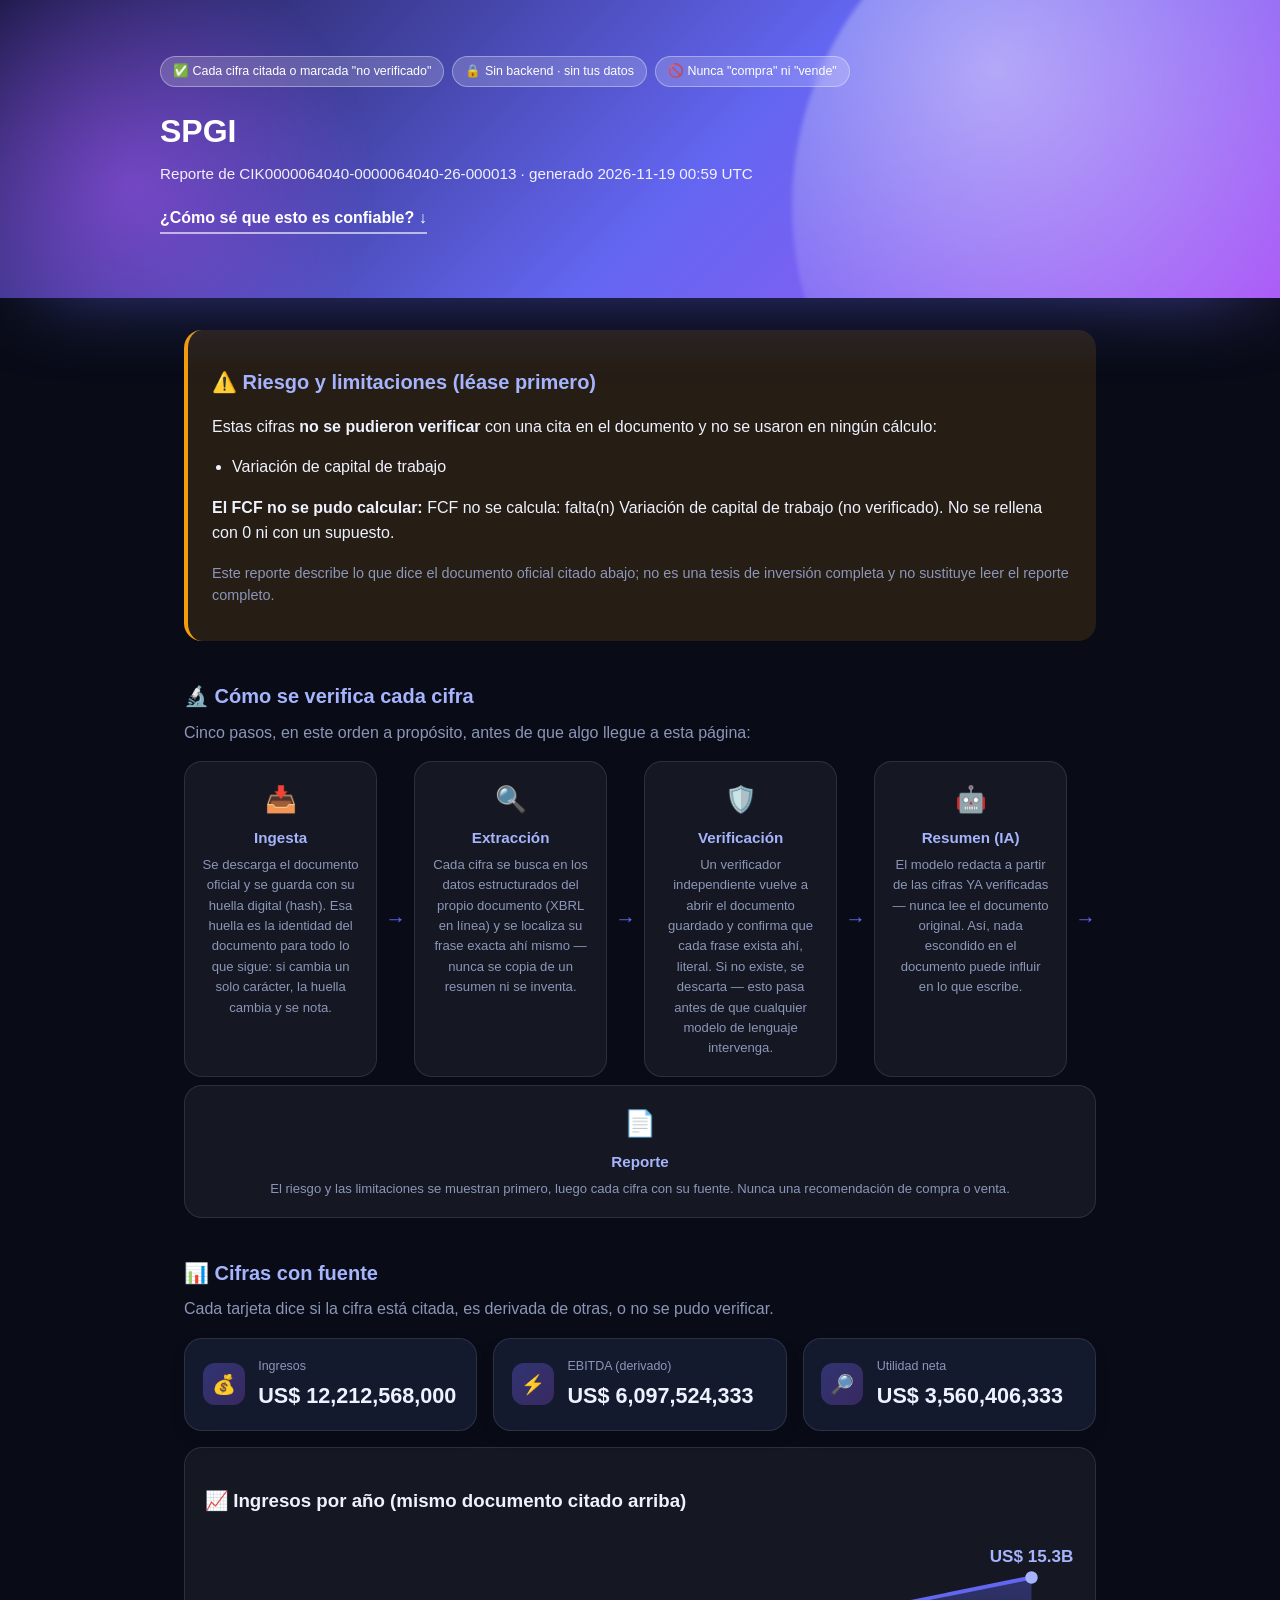
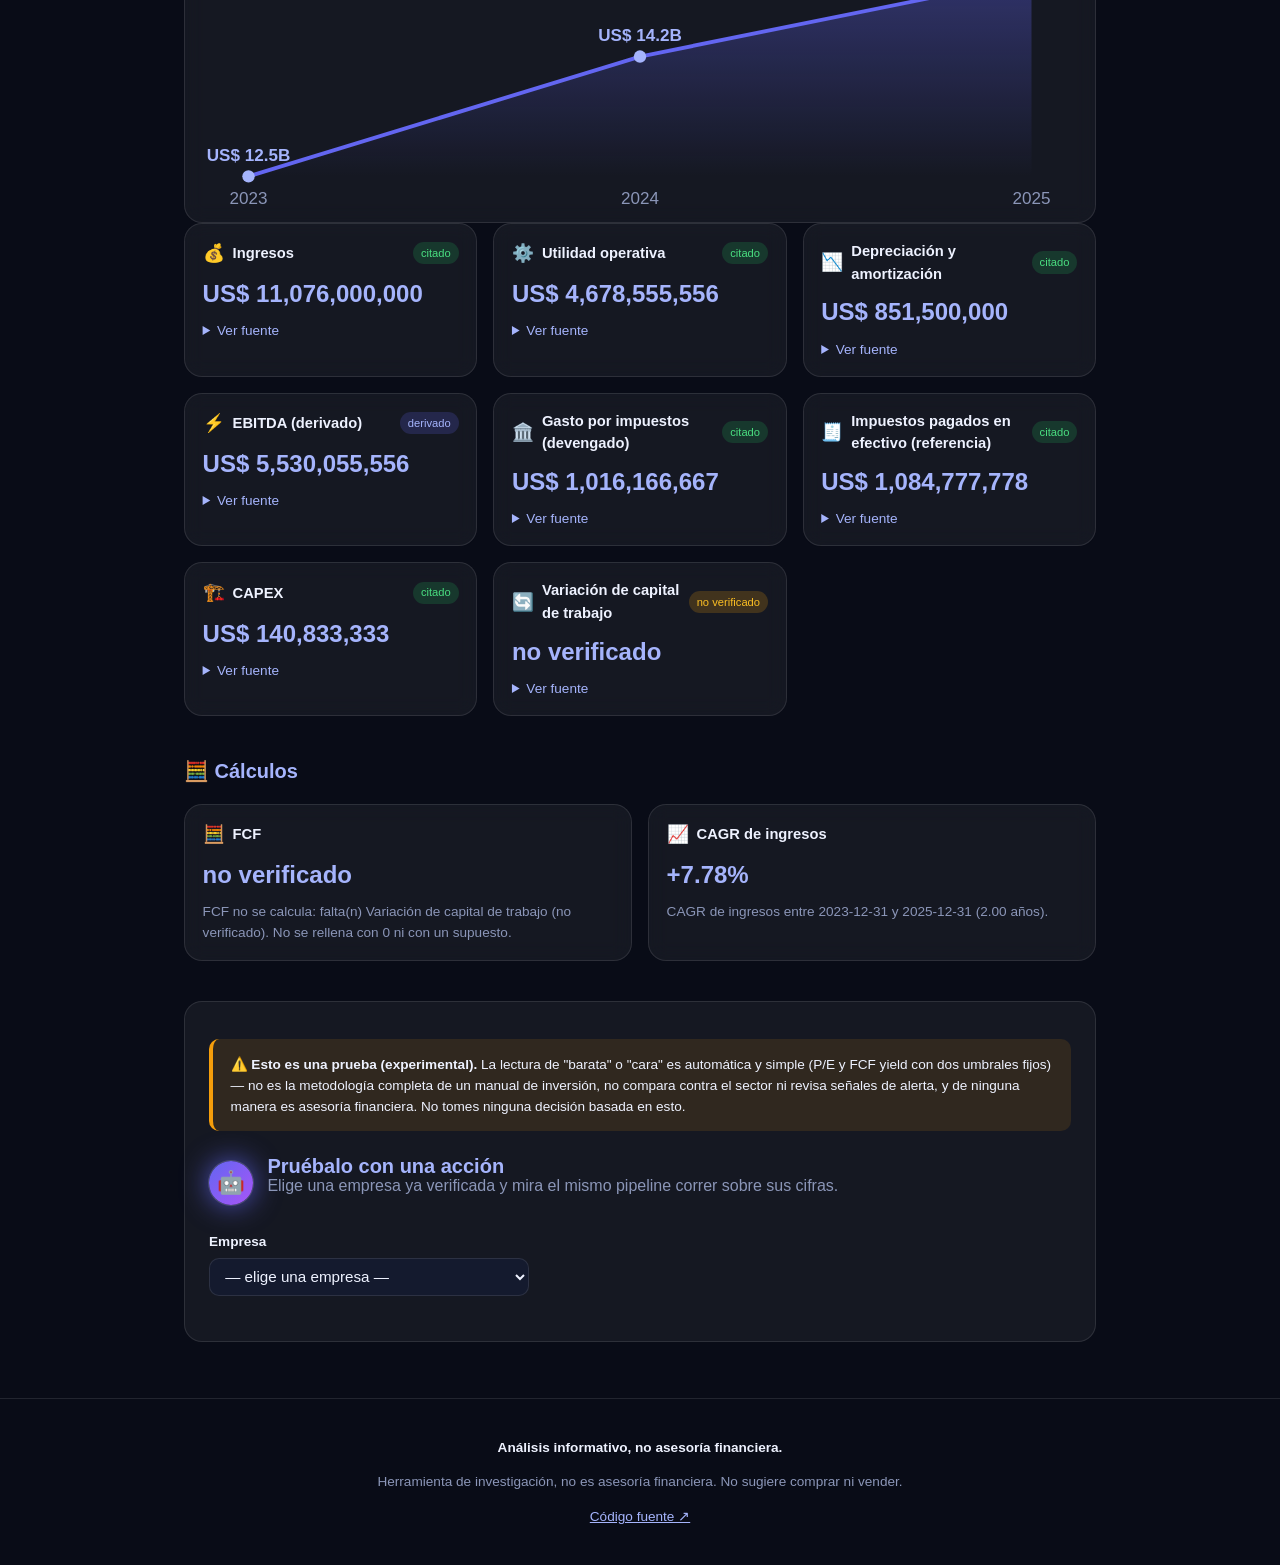
==== commit 4584ab72: "style: switch to a dark, indigo/purple glow theme (explicit design feedback) Co-Authored-By: Claude " ====
--- a/index.html
+++ b/index.html
@@ -3,28 +3,35 @@
 <head>
 <meta charset="utf-8">
 <meta name="viewport" content="width=device-width, initial-scale=1">
-<meta http-equiv="Content-Security-Policy" content="default-src 'none'; style-src 'self' 'unsafe-inline'; script-src 'self' 'sha256-TmDLJrtmj362xR8abUh+iHqvGR0SRACpbisZns1ae+o='; img-src 'self'; frame-src https://s.tradingview.com; base-uri 'none'; form-action 'none'; frame-ancestors 'none'">
+<meta http-equiv="Content-Security-Policy" content="default-src 'none'; style-src 'self' 'unsafe-inline'; script-src 'self' 'sha256-VwlaSkaCqINA3nBE17WScXj4ljRwSW6qedfKJIxw7HY='; img-src 'self'; frame-src https://s.tradingview.com; base-uri 'none'; form-action 'none'; frame-ancestors 'none'">
 <meta name="referrer" content="no-referrer">
 <title>SPGI — Reporte Quant Lab</title>
 <style>
   :root {
-    --bg: #ffffff;
-    --surface: #eef5ff;
-    --surface-2: #dbeafe;
-    --accent: #2563eb;
-    --accent-2: #38bdf8;
-    --accent-dark: #1e40af;
-    --text: #0f172a;
-    --muted: #51607a;
-    --warn-bg: #fff7ed;
+    --bg: #090c17;
+    --bg-glow-1: rgba(99, 102, 241, .22);
+    --bg-glow-2: rgba(168, 85, 247, .16);
+    --surface: rgba(255,255,255,.05);
+    --surface-2: rgba(255,255,255,.10);
+    --surface-solid: #141a2e;
+    --accent: #6366f1;
+    --accent-2: #a855f7;
+    --accent-dark: #a5b4fc;
+    --text: #eef2ff;
+    --muted: #8b96b8;
+    --warn-bg: rgba(245,158,11,.12);
     --warn-border: #f59e0b;
-    --radius: 16px;
+    --radius: 18px;
   }
   * { box-sizing: border-box; }
   html { scroll-behavior: smooth; }
   body {
     margin: 0;
-    background: var(--bg);
+    background:
+      radial-gradient(900px 500px at 15% -10%, var(--bg-glow-1), transparent 60%),
+      radial-gradient(700px 500px at 100% 10%, var(--bg-glow-2), transparent 55%),
+      var(--bg);
+    background-attachment: fixed;
     color: var(--text);
     font-family: -apple-system, BlinkMacSystemFont, "Segoe UI", Roboto, Helvetica, Arial, sans-serif;
     line-height: 1.55;
@@ -37,13 +44,19 @@
   }
   .hero {
     position: relative; overflow: hidden;
-    background: linear-gradient(135deg, var(--accent) 0%, var(--accent-2) 100%);
-    color: #ffffff; padding: 3rem 1.5rem 3.5rem;
+    background: linear-gradient(135deg, #1e1b4b 0%, var(--accent) 55%, var(--accent-2) 100%);
+    color: #ffffff; padding: 3.5rem 1.5rem 4rem;
+    box-shadow: 0 30px 80px -40px rgba(99,102,241,.6);
   }
   .hero-blob {
-    position: absolute; inset: -40% -10% auto auto; width: 60vw; height: 60vw; max-width: 640px; max-height: 640px;
-    background: radial-gradient(circle at 30% 30%, rgba(255,255,255,.35), transparent 60%);
-    border-radius: 50%; pointer-events: none;
+    position: absolute; inset: -45% -15% auto auto; width: 65vw; height: 65vw; max-width: 680px; max-height: 680px;
+    background: radial-gradient(circle at 30% 30%, rgba(255,255,255,.45), transparent 60%);
+    border-radius: 50%; pointer-events: none; filter: blur(2px);
+  }
+  .hero-blob-2 {
+    position: absolute; inset: auto auto -50% -10%; width: 50vw; height: 50vw; max-width: 520px; max-height: 520px;
+    background: radial-gradient(circle at 50% 50%, rgba(168,85,247,.55), transparent 65%);
+    border-radius: 50%; pointer-events: none; filter: blur(6px);
   }
   .hero-inner { position: relative; max-width: 960px; margin: 0 auto; }
   .pill-row { display: flex; flex-wrap: wrap; gap: .5rem; margin-bottom: 1.25rem; }
@@ -85,9 +98,13 @@
   .calc-grid { display: grid; grid-template-columns: repeat(auto-fit, minmax(220px, 1fr)); gap: 1rem; }
   .card {
     background: var(--surface); border: 1px solid var(--surface-2); border-radius: var(--radius);
-    padding: 1rem 1.1rem; transition: transform .2s ease, box-shadow .2s ease;
-  }
-  .card:hover { transform: translateY(-3px); box-shadow: 0 10px 24px -12px rgba(37,99,235,.35); }
+    padding: 1rem 1.1rem; transition: transform .2s ease, box-shadow .2s ease, border-color .2s ease;
+    backdrop-filter: blur(10px);
+  }
+  .card:hover {
+    transform: translateY(-3px); border-color: rgba(165,180,252,.35);
+    box-shadow: 0 16px 36px -16px rgba(99,102,241,.45);
+  }
   .card-head { display: flex; align-items: center; gap: .5rem; }
   .card-head h3 { margin: 0; font-size: .92rem; color: var(--text); flex: 1; }
   .card-icon { font-size: 1.1rem; }
@@ -99,18 +116,19 @@
   }
   .card-detail div { font-size: .85rem; color: var(--muted); margin-top: .4rem; }
   .card-detail blockquote {
-    margin: .4rem 0 0; padding: .5rem .75rem; background: #ffffff;
+    margin: .4rem 0 0; padding: .5rem .75rem; background: var(--surface-solid);
     border-left: 3px solid var(--accent); border-radius: 6px; font-style: italic;
   }
   .stat-row { display: grid; grid-template-columns: repeat(auto-fit, minmax(180px, 1fr)); gap: 1rem; margin-bottom: 1rem; }
   .stat-card {
-    background: #ffffff; border: 1px solid var(--surface-2); border-radius: var(--radius);
+    background: var(--surface-solid); border: 1px solid var(--surface-2); border-radius: var(--radius);
     padding: 1.1rem; display: flex; align-items: center; gap: .85rem;
-    box-shadow: 0 1px 2px rgba(15,23,42,.04);
+    box-shadow: 0 8px 24px -16px rgba(0,0,0,.5);
   }
   .stat-icon {
     flex: 0 0 auto; width: 42px; height: 42px; border-radius: 12px;
-    background: var(--surface); display: flex; align-items: center; justify-content: center; font-size: 1.2rem;
+    background: linear-gradient(135deg, rgba(99,102,241,.35), rgba(168,85,247,.25));
+    display: flex; align-items: center; justify-content: center; font-size: 1.2rem;
   }
   .stat-label { color: var(--muted); font-size: .78rem; margin: 0 0 .15rem; }
   .stat-value { font-size: 1.35rem; font-weight: 700; margin: 0; color: var(--text); }
@@ -123,9 +141,9 @@
   .chart-value-label { font-size: 11px; fill: var(--accent-dark); font-weight: 600; }
   .chart-year-label { font-size: 11px; fill: var(--muted); }
   .badge { font-size: .7rem; padding: .15rem .5rem; border-radius: 999px; white-space: nowrap; }
-  .badge-ok { background: #dcfce7; color: #166534; }
-  .badge-info { background: #dbeafe; color: #1e40af; }
-  .badge-warn { background: #fef3c7; color: #92400e; }
+  .badge-ok { background: rgba(34,197,94,.18); color: #4ade80; }
+  .badge-info { background: rgba(99,102,241,.2); color: #a5b4fc; }
+  .badge-warn { background: rgba(245,158,11,.2); color: #fbbf24; }
   .cambios-body { white-space: pre-line; }
 
   .try-it { background: var(--surface); border: 1px solid var(--surface-2); border-radius: var(--radius); padding: 1.5rem; }
@@ -140,13 +158,15 @@
     background: linear-gradient(135deg, var(--accent), var(--accent-2));
     display: flex; align-items: center; justify-content: center; font-size: 1.4rem;
     animation: bot-pulse 2.4s ease-in-out infinite;
+    box-shadow: 0 0 0 1px rgba(255,255,255,.15), 0 0 28px rgba(99,102,241,.8);
   }
   @keyframes bot-pulse { 0%, 100% { transform: scale(1); } 50% { transform: scale(1.08); } }
   .try-it-label { display: block; font-size: .85rem; font-weight: 600; margin-bottom: .35rem; }
   .try-it-select {
     width: 100%; max-width: 320px; padding: .55rem .7rem; border-radius: 10px;
-    border: 1px solid var(--surface-2); background: #ffffff; color: var(--text); font-size: .95rem;
-  }
+    border: 1px solid var(--surface-2); background: var(--surface-solid); color: var(--text); font-size: .95rem;
+  }
+  .try-it-select option { background: var(--surface-solid); color: var(--text); }
   .try-it-select:focus-visible { outline: 3px solid var(--accent); outline-offset: 2px; }
   .try-it-result { margin-top: 1.25rem; min-height: 1px; }
   .try-it-result-head { display: flex; align-items: center; gap: .6rem; flex-wrap: wrap; }
@@ -155,7 +175,7 @@
   .try-it-figures { display: grid; grid-template-columns: repeat(auto-fit, minmax(220px, 1fr)); gap: .5rem; margin-top: .75rem; }
   .try-it-figure {
     display: flex; align-items: center; justify-content: space-between; gap: .5rem;
-    background: #ffffff; border: 1px solid var(--surface-2); border-radius: 10px; padding: .5rem .7rem; font-size: .82rem;
+    background: var(--surface-solid); border: 1px solid var(--surface-2); border-radius: 10px; padding: .5rem .7rem; font-size: .82rem;
   }
   .try-it-figure-label { color: var(--muted); }
   .try-it-figure-value { font-weight: 700; }
@@ -166,29 +186,38 @@
   .try-it-live { display: grid; grid-template-columns: repeat(auto-fit, minmax(260px, 1fr)); gap: 1rem; margin-top: 1.25rem; }
   .live-card { padding: .85rem; }
   .live-card h4 { margin: 0 0 .5rem; font-size: .85rem; color: var(--accent-dark); }
-  .live-frame { width: 100%; border: none; border-radius: 10px; display: block; background: #ffffff; }
+  .live-frame { width: 100%; border: none; border-radius: 10px; display: block; background: var(--surface-solid); }
   .live-frame-chart { height: 220px; }
   .live-frame-news { height: 280px; }
   .live-note { grid-column: 1 / -1; font-size: .75rem; color: var(--muted); margin: 0; }
 
   .chat-card {
-    margin-top: 1.25rem; background: var(--surface); border: 1px solid var(--surface-2);
-    border-radius: var(--radius); padding: 1.1rem;
-  }
-  .chat-head { display: flex; align-items: center; gap: .5rem; margin-bottom: .4rem; }
-  .bot-avatar-sm { width: 30px; height: 30px; font-size: 1rem; animation: none; }
-  .chat-warn { font-size: .78rem; color: var(--muted); margin: 0 0 .75rem; }
+    margin-top: 1.25rem; position: relative; overflow: hidden;
+    background: linear-gradient(160deg, rgba(99,102,241,.16), rgba(168,85,247,.08) 60%, transparent);
+    border: 1px solid rgba(165,180,252,.25);
+    border-radius: var(--radius); padding: 1.25rem;
+  }
+  .chat-head { display: flex; align-items: center; gap: .65rem; margin-bottom: .5rem; }
+  .bot-avatar-sm {
+    width: 34px; height: 34px; font-size: 1.05rem; animation: none;
+    box-shadow: 0 0 0 1px rgba(255,255,255,.15), 0 0 24px rgba(99,102,241,.75);
+  }
+  .chat-head strong { font-size: 1.02rem; }
+  .chat-warn { font-size: .78rem; color: var(--muted); margin: 0 0 .9rem; }
   .chat-log { display: flex; flex-direction: column; gap: .5rem; margin-bottom: .75rem; max-height: 320px; overflow-y: auto; }
-  .chat-bubble { padding: .55rem .8rem; border-radius: 12px; font-size: .88rem; max-width: 90%; }
-  .chat-bubble-user { align-self: flex-end; background: var(--accent); color: #ffffff; border-bottom-right-radius: 2px; }
-  .chat-bubble-bot { align-self: flex-start; background: #ffffff; border: 1px solid var(--surface-2); border-bottom-left-radius: 2px; }
+  .chat-bubble { padding: .6rem .85rem; border-radius: 14px; font-size: .88rem; max-width: 90%; }
+  .chat-bubble-user { align-self: flex-end; background: var(--accent); color: #ffffff; border-bottom-right-radius: 3px; }
+  .chat-bubble-bot {
+    align-self: flex-start; background: var(--surface-solid); border: 1px solid var(--surface-2);
+    border-bottom-left-radius: 3px;
+  }
   .chat-buttons { display: flex; flex-wrap: wrap; gap: .5rem; }
   .chat-question-btn {
-    background: #ffffff; border: 1px solid var(--surface-2); border-radius: 999px; padding: .4rem .85rem;
-    font-size: .8rem; color: var(--accent-dark); cursor: pointer;
-  }
-  .chat-question-btn:hover:not(:disabled) { background: var(--surface-2); }
-  .chat-question-btn:disabled { opacity: .45; cursor: default; }
+    background: var(--surface-solid); border: 1px solid var(--surface-2); border-radius: 999px; padding: .45rem .9rem;
+    font-size: .8rem; color: var(--accent-dark); cursor: pointer; transition: border-color .15s ease, background .15s ease;
+  }
+  .chat-question-btn:hover:not(:disabled) { background: rgba(99,102,241,.18); border-color: rgba(165,180,252,.4); }
+  .chat-question-btn:disabled { opacity: .4; cursor: default; }
   .chat-question-btn:focus-visible { outline: 3px solid var(--accent); outline-offset: 2px; }
 
   @media (prefers-reduced-motion: reduce) {
@@ -220,6 +249,7 @@
   
   <header class="hero">
     <div class="hero-blob" aria-hidden="true"></div>
+    <div class="hero-blob-2" aria-hidden="true"></div>
     <div class="hero-inner">
       <div class="pill-row">
         <span class="pill">✅ Cada cifra citada o marcada "no verificado"</span>
@@ -227,7 +257,7 @@
         <span class="pill">🚫 Nunca "compra" ni "vende"</span>
       </div>
       <h1>SPGI</h1>
-      <p class="hero-sub">Reporte de CIK0000064040-0000064040-26-000013 · generado 2026-11-19 00:46 UTC</p>
+      <p class="hero-sub">Reporte de CIK0000064040-0000064040-26-000013 · generado 2026-11-19 00:59 UTC</p>
       <a class="hero-cta" href="#como-funciona">¿Cómo sé que esto es confiable? ↓</a>
     </div>
   </header>
@@ -591,7 +621,7 @@
       frame.className = "live-frame" + (extraClass ? " " + extraClass : "");
       frame.src =
         "https://s.tradingview.com/embed-widget/" + widgetPath + "/?symbol=" +
-        encodeURIComponent(symbol) + "&locale=es&colorTheme=light";
+        encodeURIComponent(symbol) + "&locale=es&colorTheme=dark";
       frame.loading = "lazy";
       frame.title = title;
       frame.setAttribute("sandbox", "allow-scripts allow-same-origin allow-popups");
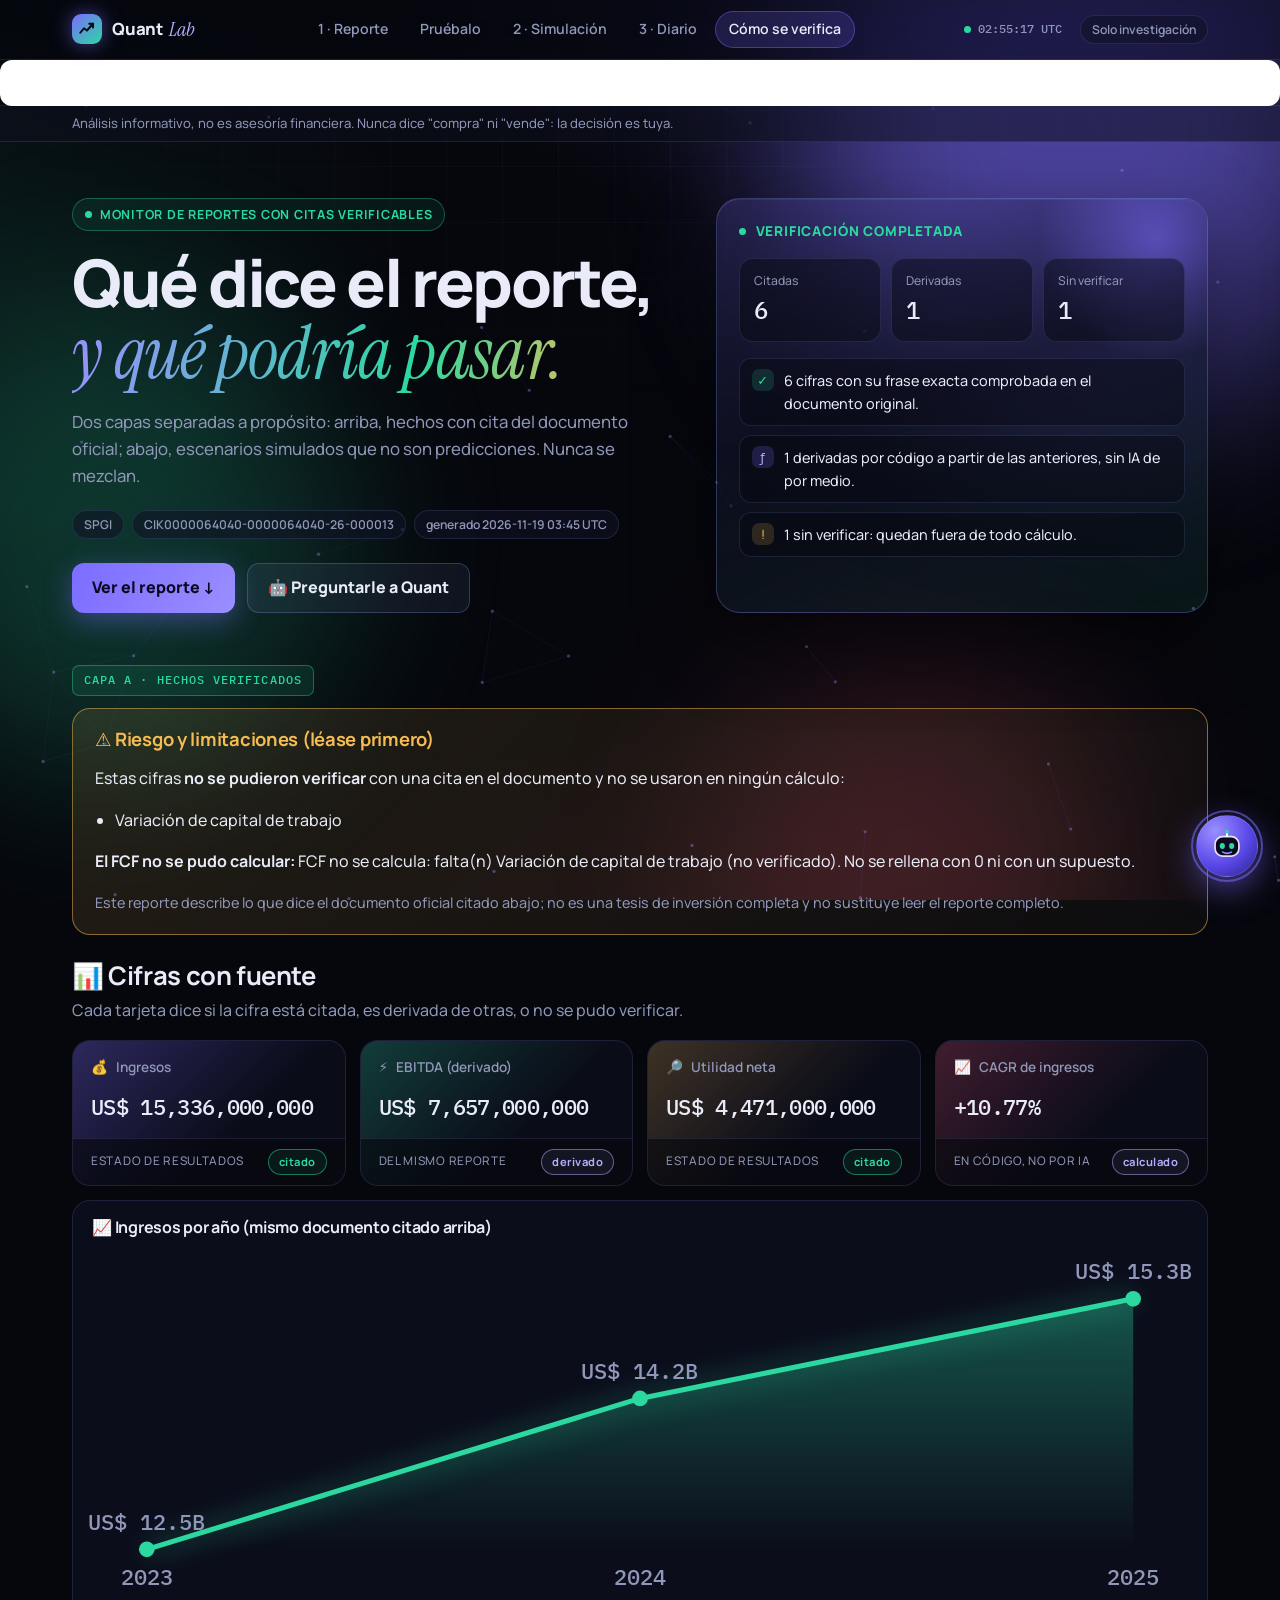
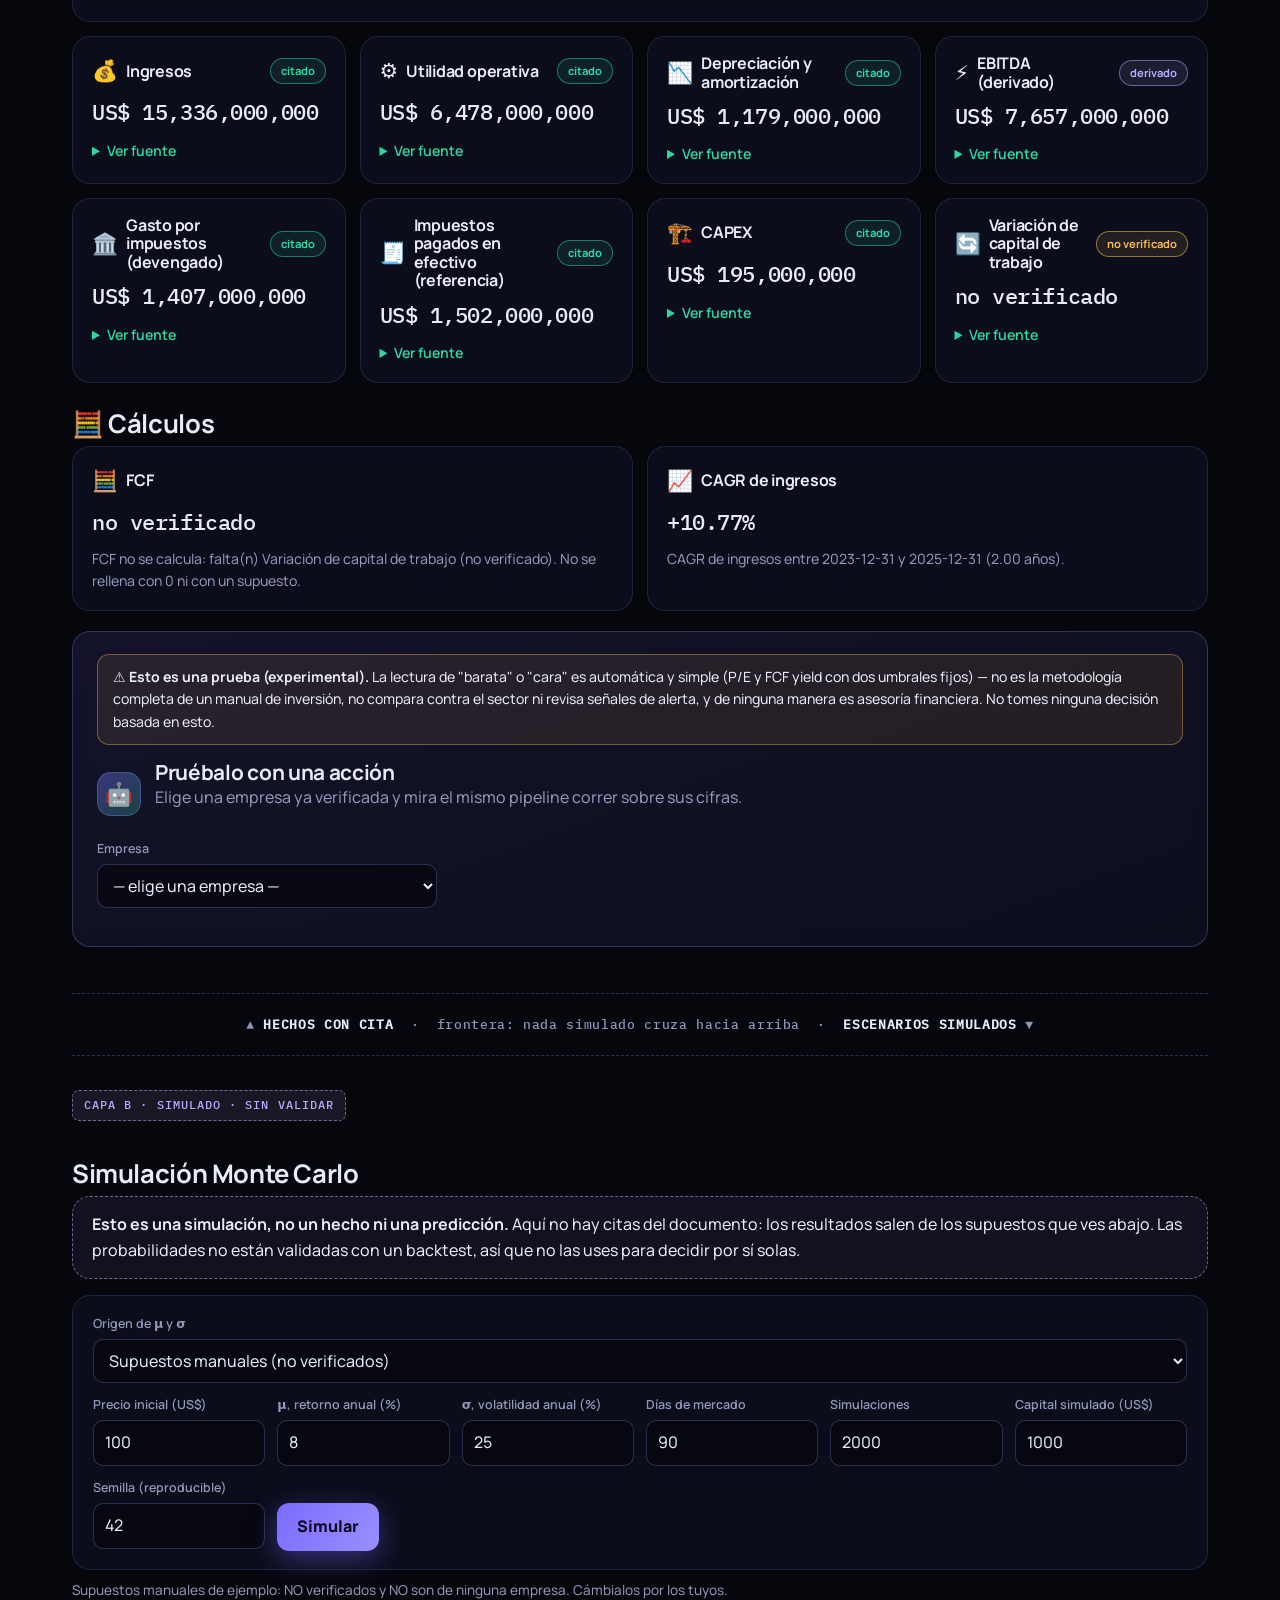
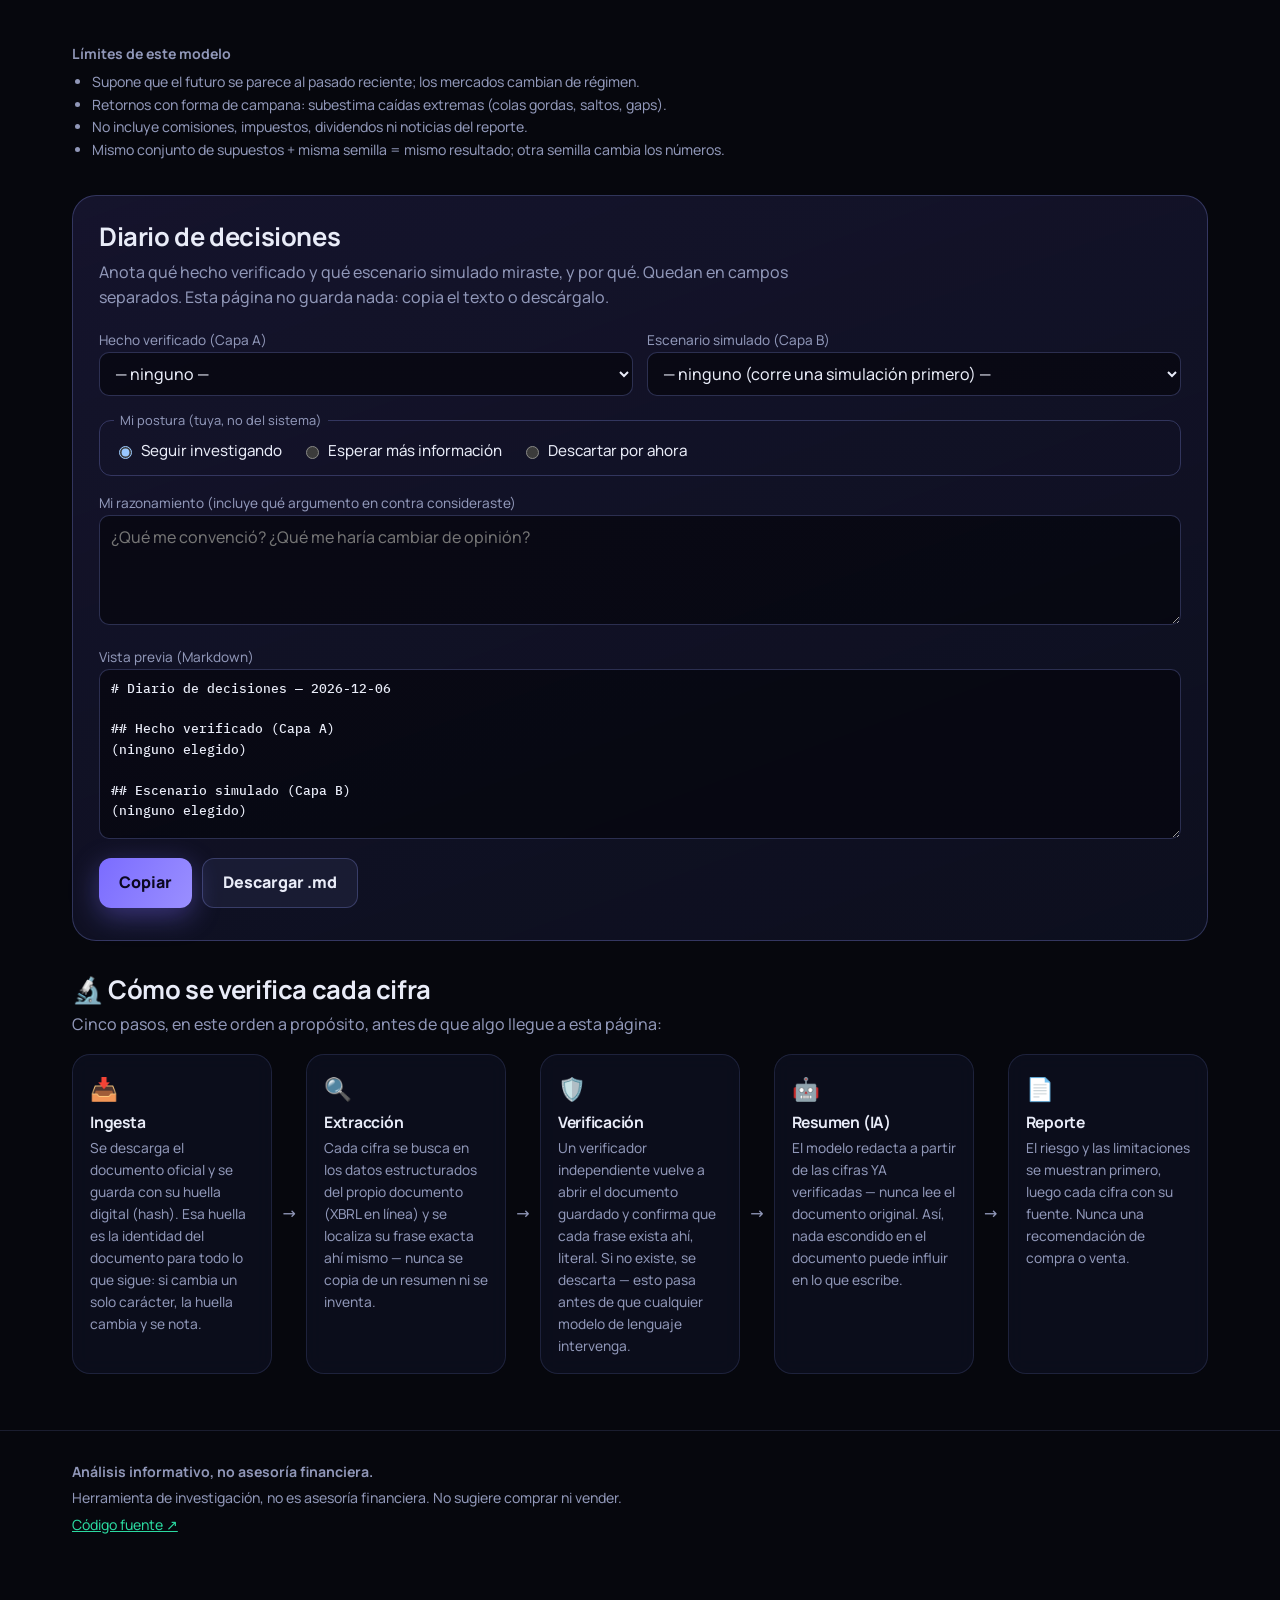
==== commit f9baec79: "style: publish design v3 (animated background, fonts, TradingView, assistant) Co-Authored-By: Claude" ====
--- a/index.html
+++ b/index.html
@@ -3,266 +3,430 @@
 <head>
 <meta charset="utf-8">
 <meta name="viewport" content="width=device-width, initial-scale=1">
-<meta http-equiv="Content-Security-Policy" content="default-src 'none'; style-src 'self' 'unsafe-inline'; script-src 'self' 'sha256-VwlaSkaCqINA3nBE17WScXj4ljRwSW6qedfKJIxw7HY='; img-src 'self'; frame-src https://s.tradingview.com; base-uri 'none'; form-action 'none'; frame-ancestors 'none'">
+<meta http-equiv="Content-Security-Policy" content="default-src 'none'; style-src 'self' 'unsafe-inline'; script-src 'self' 'sha256-wiEa/fAsmT1VUIITZYKQeO1RBax1fWXsrTID9RpHP3s='; img-src 'self'; font-src data:; frame-src https://www.tradingview-widget.com; base-uri 'none'; form-action 'none'">
 <meta name="referrer" content="no-referrer">
+<meta name="theme-color" content="#06070d">
 <title>SPGI — Reporte Quant Lab</title>
-<style>
-  :root {
-    --bg: #090c17;
-    --bg-glow-1: rgba(99, 102, 241, .22);
-    --bg-glow-2: rgba(168, 85, 247, .16);
-    --surface: rgba(255,255,255,.05);
-    --surface-2: rgba(255,255,255,.10);
-    --surface-solid: #141a2e;
-    --accent: #6366f1;
-    --accent-2: #a855f7;
-    --accent-dark: #a5b4fc;
-    --text: #eef2ff;
-    --muted: #8b96b8;
-    --warn-bg: rgba(245,158,11,.12);
-    --warn-border: #f59e0b;
-    --radius: 18px;
-  }
-  * { box-sizing: border-box; }
-  html { scroll-behavior: smooth; }
-  body {
-    margin: 0;
-    background:
-      radial-gradient(900px 500px at 15% -10%, var(--bg-glow-1), transparent 60%),
-      radial-gradient(700px 500px at 100% 10%, var(--bg-glow-2), transparent 55%),
-      var(--bg);
-    background-attachment: fixed;
-    color: var(--text);
-    font-family: -apple-system, BlinkMacSystemFont, "Segoe UI", Roboto, Helvetica, Arial, sans-serif;
-    line-height: 1.55;
-  }
-  a { color: var(--accent-dark); }
-  #scroll-progress {
-    position: fixed; top: 0; left: 0; height: 3px; width: 0%;
-    background: linear-gradient(90deg, var(--accent), var(--accent-2));
-    z-index: 50; transition: width .1s linear;
-  }
-  .hero {
-    position: relative; overflow: hidden;
-    background: linear-gradient(135deg, #1e1b4b 0%, var(--accent) 55%, var(--accent-2) 100%);
-    color: #ffffff; padding: 3.5rem 1.5rem 4rem;
-    box-shadow: 0 30px 80px -40px rgba(99,102,241,.6);
-  }
-  .hero-blob {
-    position: absolute; inset: -45% -15% auto auto; width: 65vw; height: 65vw; max-width: 680px; max-height: 680px;
-    background: radial-gradient(circle at 30% 30%, rgba(255,255,255,.45), transparent 60%);
-    border-radius: 50%; pointer-events: none; filter: blur(2px);
-  }
-  .hero-blob-2 {
-    position: absolute; inset: auto auto -50% -10%; width: 50vw; height: 50vw; max-width: 520px; max-height: 520px;
-    background: radial-gradient(circle at 50% 50%, rgba(168,85,247,.55), transparent 65%);
-    border-radius: 50%; pointer-events: none; filter: blur(6px);
-  }
-  .hero-inner { position: relative; max-width: 960px; margin: 0 auto; }
-  .pill-row { display: flex; flex-wrap: wrap; gap: .5rem; margin-bottom: 1.25rem; }
-  .pill {
-    background: rgba(255,255,255,.18); border: 1px solid rgba(255,255,255,.35);
-    padding: .3rem .75rem; border-radius: 999px; font-size: .78rem; backdrop-filter: blur(4px);
-  }
-  .hero h1 { margin: 0 0 .35rem; font-size: 2rem; }
-  .hero-sub { margin: 0 0 1.25rem; opacity: .92; font-size: .95rem; }
-  .hero-cta {
-    display: inline-block; color: #ffffff; text-decoration: none; font-weight: 600;
-    border-bottom: 2px solid rgba(255,255,255,.6); padding-bottom: 2px;
-  }
-  main { max-width: 960px; margin: 0 auto; padding: 2rem 1.5rem 1rem; }
-  section { margin-bottom: 2.5rem; }
-  h2 { color: var(--accent-dark); font-size: 1.25rem; }
-  .section-intro { color: var(--muted); margin-top: -.5rem; }
-  .risk {
-    background: var(--warn-bg); border-left: 4px solid var(--warn-border);
-    border-radius: var(--radius); padding: 1.25rem 1.5rem;
-  }
-  .risk ul { margin: .5rem 0; padding-left: 1.25rem; }
-  .risk-note { color: var(--muted); font-size: .9rem; }
-
-  .pipeline-track { display: flex; flex-wrap: wrap; align-items: stretch; gap: .5rem; }
-  .step {
-    flex: 1 1 160px; background: var(--surface); border: 1px solid var(--surface-2);
-    border-radius: var(--radius); padding: 1.1rem; text-align: center;
-  }
-  .step-icon { font-size: 1.6rem; margin-bottom: .4rem; }
-  .step h3 { margin: 0 0 .35rem; font-size: .95rem; color: var(--accent-dark); }
-  .step p { margin: 0; font-size: .82rem; color: var(--muted); }
-  .step-arrow { align-self: center; color: var(--accent); font-size: 1.3rem; flex: 0 0 auto; }
-  @media (max-width: 720px) { .step-arrow { transform: rotate(90deg); } }
-
-  .footer-link { text-align: center; font-size: .85rem; margin-top: .5rem; }
-
-  .grid { display: grid; grid-template-columns: repeat(auto-fit, minmax(220px, 1fr)); gap: 1rem; }
-  .calc-grid { display: grid; grid-template-columns: repeat(auto-fit, minmax(220px, 1fr)); gap: 1rem; }
-  .card {
-    background: var(--surface); border: 1px solid var(--surface-2); border-radius: var(--radius);
-    padding: 1rem 1.1rem; transition: transform .2s ease, box-shadow .2s ease, border-color .2s ease;
-    backdrop-filter: blur(10px);
-  }
-  .card:hover {
-    transform: translateY(-3px); border-color: rgba(165,180,252,.35);
-    box-shadow: 0 16px 36px -16px rgba(99,102,241,.45);
-  }
-  .card-head { display: flex; align-items: center; gap: .5rem; }
-  .card-head h3 { margin: 0; font-size: .92rem; color: var(--text); flex: 1; }
-  .card-icon { font-size: 1.1rem; }
-  .card-value { font-size: 1.5rem; font-weight: 700; margin: .5rem 0; color: var(--accent-dark); }
-  .card-note { color: var(--muted); font-size: .85rem; margin: 0; }
-  .card-detail summary { cursor: pointer; color: var(--accent-dark); font-size: .85rem; }
-  .card-detail summary:focus-visible, a:focus-visible, button:focus-visible {
-    outline: 3px solid var(--accent); outline-offset: 2px;
-  }
-  .card-detail div { font-size: .85rem; color: var(--muted); margin-top: .4rem; }
-  .card-detail blockquote {
-    margin: .4rem 0 0; padding: .5rem .75rem; background: var(--surface-solid);
-    border-left: 3px solid var(--accent); border-radius: 6px; font-style: italic;
-  }
-  .stat-row { display: grid; grid-template-columns: repeat(auto-fit, minmax(180px, 1fr)); gap: 1rem; margin-bottom: 1rem; }
-  .stat-card {
-    background: var(--surface-solid); border: 1px solid var(--surface-2); border-radius: var(--radius);
-    padding: 1.1rem; display: flex; align-items: center; gap: .85rem;
-    box-shadow: 0 8px 24px -16px rgba(0,0,0,.5);
-  }
-  .stat-icon {
-    flex: 0 0 auto; width: 42px; height: 42px; border-radius: 12px;
-    background: linear-gradient(135deg, rgba(99,102,241,.35), rgba(168,85,247,.25));
-    display: flex; align-items: center; justify-content: center; font-size: 1.2rem;
-  }
-  .stat-label { color: var(--muted); font-size: .78rem; margin: 0 0 .15rem; }
-  .stat-value { font-size: 1.35rem; font-weight: 700; margin: 0; color: var(--text); }
-  .chart-card { padding: 1.25rem 1.25rem 0.5rem; }
-  .line-chart { width: 100%; height: auto; display: block; }
-  .chart-line { stroke: var(--accent); stroke-width: 2.5; stroke-linejoin: round; stroke-linecap: round; }
-  .chart-dot { fill: var(--accent-dark); }
-  .chart-fade-start { stop-color: var(--accent); stop-opacity: .35; }
-  .chart-fade-end { stop-color: var(--accent); stop-opacity: 0; }
-  .chart-value-label { font-size: 11px; fill: var(--accent-dark); font-weight: 600; }
-  .chart-year-label { font-size: 11px; fill: var(--muted); }
-  .badge { font-size: .7rem; padding: .15rem .5rem; border-radius: 999px; white-space: nowrap; }
-  .badge-ok { background: rgba(34,197,94,.18); color: #4ade80; }
-  .badge-info { background: rgba(99,102,241,.2); color: #a5b4fc; }
-  .badge-warn { background: rgba(245,158,11,.2); color: #fbbf24; }
-  .cambios-body { white-space: pre-line; }
-
-  .try-it { background: var(--surface); border: 1px solid var(--surface-2); border-radius: var(--radius); padding: 1.5rem; }
-  .try-it-warning {
-    background: var(--warn-bg); border-left: 4px solid var(--warn-border); border-radius: 10px;
-    padding: .9rem 1.1rem; font-size: .85rem; margin-bottom: 1.25rem;
-  }
-  .try-it-head { display: flex; align-items: center; gap: .9rem; margin-bottom: 1rem; }
-  .try-it-head h2 { margin: 0; }
-  .bot-avatar {
-    flex: 0 0 auto; width: 44px; height: 44px; border-radius: 50%;
-    background: linear-gradient(135deg, var(--accent), var(--accent-2));
-    display: flex; align-items: center; justify-content: center; font-size: 1.4rem;
-    animation: bot-pulse 2.4s ease-in-out infinite;
-    box-shadow: 0 0 0 1px rgba(255,255,255,.15), 0 0 28px rgba(99,102,241,.8);
-  }
-  @keyframes bot-pulse { 0%, 100% { transform: scale(1); } 50% { transform: scale(1.08); } }
-  .try-it-label { display: block; font-size: .85rem; font-weight: 600; margin-bottom: .35rem; }
-  .try-it-select {
-    width: 100%; max-width: 320px; padding: .55rem .7rem; border-radius: 10px;
-    border: 1px solid var(--surface-2); background: var(--surface-solid); color: var(--text); font-size: .95rem;
-  }
-  .try-it-select option { background: var(--surface-solid); color: var(--text); }
-  .try-it-select:focus-visible { outline: 3px solid var(--accent); outline-offset: 2px; }
-  .try-it-result { margin-top: 1.25rem; min-height: 1px; }
-  .try-it-result-head { display: flex; align-items: center; gap: .6rem; flex-wrap: wrap; }
-  .try-it-result-head h3 { margin: 0; font-size: 1rem; }
-  .try-it-price { font-size: .95rem; margin: .5rem 0; }
-  .try-it-figures { display: grid; grid-template-columns: repeat(auto-fit, minmax(220px, 1fr)); gap: .5rem; margin-top: .75rem; }
-  .try-it-figure {
-    display: flex; align-items: center; justify-content: space-between; gap: .5rem;
-    background: var(--surface-solid); border: 1px solid var(--surface-2); border-radius: 10px; padding: .5rem .7rem; font-size: .82rem;
-  }
-  .try-it-figure-label { color: var(--muted); }
-  .try-it-figure-value { font-weight: 700; }
-  .thinking { color: var(--muted); }
-  .thinking::after { content: ""; animation: thinking-dots 1.2s steps(4, end) infinite; }
-  @keyframes thinking-dots { 0% { content: ""; } 25% { content: "."; } 50% { content: ".."; } 75% { content: "..."; } }
-
-  .try-it-live { display: grid; grid-template-columns: repeat(auto-fit, minmax(260px, 1fr)); gap: 1rem; margin-top: 1.25rem; }
-  .live-card { padding: .85rem; }
-  .live-card h4 { margin: 0 0 .5rem; font-size: .85rem; color: var(--accent-dark); }
-  .live-frame { width: 100%; border: none; border-radius: 10px; display: block; background: var(--surface-solid); }
-  .live-frame-chart { height: 220px; }
-  .live-frame-news { height: 280px; }
-  .live-note { grid-column: 1 / -1; font-size: .75rem; color: var(--muted); margin: 0; }
-
-  .chat-card {
-    margin-top: 1.25rem; position: relative; overflow: hidden;
-    background: linear-gradient(160deg, rgba(99,102,241,.16), rgba(168,85,247,.08) 60%, transparent);
-    border: 1px solid rgba(165,180,252,.25);
-    border-radius: var(--radius); padding: 1.25rem;
-  }
-  .chat-head { display: flex; align-items: center; gap: .65rem; margin-bottom: .5rem; }
-  .bot-avatar-sm {
-    width: 34px; height: 34px; font-size: 1.05rem; animation: none;
-    box-shadow: 0 0 0 1px rgba(255,255,255,.15), 0 0 24px rgba(99,102,241,.75);
-  }
-  .chat-head strong { font-size: 1.02rem; }
-  .chat-warn { font-size: .78rem; color: var(--muted); margin: 0 0 .9rem; }
-  .chat-log { display: flex; flex-direction: column; gap: .5rem; margin-bottom: .75rem; max-height: 320px; overflow-y: auto; }
-  .chat-bubble { padding: .6rem .85rem; border-radius: 14px; font-size: .88rem; max-width: 90%; }
-  .chat-bubble-user { align-self: flex-end; background: var(--accent); color: #ffffff; border-bottom-right-radius: 3px; }
-  .chat-bubble-bot {
-    align-self: flex-start; background: var(--surface-solid); border: 1px solid var(--surface-2);
-    border-bottom-left-radius: 3px;
-  }
-  .chat-buttons { display: flex; flex-wrap: wrap; gap: .5rem; }
-  .chat-question-btn {
-    background: var(--surface-solid); border: 1px solid var(--surface-2); border-radius: 999px; padding: .45rem .9rem;
-    font-size: .8rem; color: var(--accent-dark); cursor: pointer; transition: border-color .15s ease, background .15s ease;
-  }
-  .chat-question-btn:hover:not(:disabled) { background: rgba(99,102,241,.18); border-color: rgba(165,180,252,.4); }
-  .chat-question-btn:disabled { opacity: .4; cursor: default; }
-  .chat-question-btn:focus-visible { outline: 3px solid var(--accent); outline-offset: 2px; }
-
-  @media (prefers-reduced-motion: reduce) {
-    .bot-avatar { animation: none; }
-    .thinking::after { animation: none; content: "..."; }
-  }
-
-  footer {
-    text-align: center; color: var(--muted); font-size: .85rem;
-    padding: 1.5rem; border-top: 1px solid var(--surface-2);
-  }
-  footer strong { color: var(--text); }
-  /* El contenido es visible por defecto: si el script no corre, por lo que
-     sea (bloqueado, un error, JS desactivado), nunca desaparece. Solo se
-     "pre-esconde" para animar cuando el propio script confirma que arrancó
-     (clase .js-ready en <html>, puesta como primera línea del script). */
-  .js-ready .reveal { opacity: 0; transform: translateY(14px); transition: opacity .5s ease, transform .5s ease; }
-  .reveal.is-visible { opacity: 1; transform: none; }
-  @media (prefers-reduced-motion: reduce) {
-    html { scroll-behavior: auto; }
-    .js-ready .reveal { opacity: 1; transform: none; transition: none; }
-    .card { transition: none; }
-    #scroll-progress { transition: none; }
-  }
+<style>/* Quant Lab — design v3.
+   Look: TradePro (violet/mint glow on near-black) + Operativa (Manrope, italic Instrument Serif
+   accents, glass panels, floating assistant). Fonts are embedded as data: URIs by
+   report/html_report.py (placeholder below). No external resources of any kind.
+   `.reveal` only hides content under `.js-ready` (see tests): if JS fails, everything stays visible. */
+@font-face { font-family: "Manrope"; font-style: normal; font-weight: 200 800; font-display: swap; src: url([data-uri]) format("woff2"); }
+@font-face { font-family: "Instrument Serif"; font-style: normal; font-weight: 400; font-display: swap; src: url([data-uri]) format("woff2"); }
+@font-face { font-family: "Instrument Serif"; font-style: italic; font-weight: 400; font-display: swap; src: url([data-uri]) format("woff2"); }
+@font-face { font-family: "IBM Plex Mono"; font-style: normal; font-weight: 500; font-display: swap; src: url([data-uri]) format("woff2"); }
+:root {
+  --void: #06070d;
+  --bg: #06070d;
+  --s1: rgba(16, 19, 38, .62);
+  --s2: rgba(24, 28, 56, .72);
+  --solid: #0d0f1e;
+  --line: rgba(148, 160, 255, .14);
+  --line-strong: rgba(148, 160, 255, .26);
+  --text: #e9ecf8;
+  --muted: #9097b8;
+  --accent: #7b6cff;
+  --accent-strong: #9a8fff;
+  --mint: #2bd9a0;
+  --vio: #b6abff;
+  --amb: #f6bc52;
+  --cor: #ff5c7a;
+  --paper: #e9eef3;
+  --ink: #12161c;
+  --radius: 18px;
+  --radius-sm: 10px;
+  --font: "Manrope", ui-sans-serif, system-ui, -apple-system, "Segoe UI", sans-serif;
+  --serif: "Instrument Serif", ui-serif, Georgia, serif;
+  --mono: "IBM Plex Mono", ui-monospace, "SF Mono", Menlo, Consolas, monospace;
+  --mx: 50%;
+  --my: 0%;
+}
+* { box-sizing: border-box; }
+html { scroll-behavior: smooth; scroll-padding-top: 90px; color-scheme: dark; }
+body {
+  margin: 0; color: var(--text); line-height: 1.6; font-family: var(--font); font-weight: 450;
+  background:
+    radial-gradient(1200px 620px at 85% -10%, rgba(123, 108, 255, .22), transparent 60%),
+    radial-gradient(900px 520px at -10% 28%, rgba(43, 217, 160, .09), transparent 60%),
+    radial-gradient(800px 480px at 60% 110%, rgba(255, 92, 122, .07), transparent 60%),
+    var(--void);
+  background-attachment: fixed;
+  overflow-x: hidden;
+}
+a { color: var(--mint); }
+h1, h2, h3, h4 { line-height: 1.15; margin: 0; font-weight: 700; letter-spacing: -.015em; }
+.serif, em.serif { font-family: var(--serif); font-style: italic; font-weight: 400; letter-spacing: 0; }
+.grad-text { background: linear-gradient(100deg, #9a8fff 0%, #2bd9a0 70%, #f6bc52 110%); -webkit-background-clip: text; background-clip: text; color: transparent; }
+.mono { font-family: var(--mono); }
+
+/* ---------- animated background ---------- */
+.bg-fx { position: fixed; inset: 0; z-index: -1; pointer-events: none; overflow: hidden; }
+.bg-grid {
+  position: absolute; inset: -2px;
+  background-image:
+    linear-gradient(rgba(148, 160, 255, .055) 1px, transparent 1px),
+    linear-gradient(90deg, rgba(148, 160, 255, .055) 1px, transparent 1px);
+  background-size: 56px 56px;
+  -webkit-mask-image: radial-gradient(ellipse 80% 60% at 50% 0%, #000 20%, transparent 75%);
+  mask-image: radial-gradient(ellipse 80% 60% at 50% 0%, #000 20%, transparent 75%);
+}
+.orb { position: absolute; border-radius: 50%; filter: blur(90px); opacity: .55; will-change: transform; }
+.orb-1 { width: 560px; height: 560px; left: 62%; top: -140px; background: #7b6cff; animation: drift1 26s ease-in-out infinite alternate; }
+.orb-2 { width: 460px; height: 460px; left: -120px; top: 34%; background: #2bd9a0; opacity: .22; animation: drift2 32s ease-in-out infinite alternate; }
+.orb-3 { width: 420px; height: 420px; left: 55%; top: 72%; background: #ff5c7a; opacity: .16; animation: drift3 38s ease-in-out infinite alternate; }
+@keyframes drift1 { to { transform: translate3d(-120px, 140px, 0) scale(1.15); } }
+@keyframes drift2 { to { transform: translate3d(180px, -90px, 0) scale(1.2); } }
+@keyframes drift3 { to { transform: translate3d(-160px, -120px, 0) scale(1.1); } }
+#bg-canvas { position: absolute; inset: 0; width: 100%; height: 100%; opacity: .55; }
+
+#scroll-progress { position: fixed; top: 0; left: 0; height: 3px; width: 0%; z-index: 80; background: linear-gradient(90deg, var(--accent), var(--mint), var(--amb)); transition: width .1s linear; box-shadow: 0 0 14px rgba(123, 108, 255, .7); }
+
+/* ---------- header / ticker ---------- */
+.wrap { max-width: 1180px; margin: 0 auto; padding: 0 22px; }
+.site-header { position: sticky; top: 0; z-index: 70; backdrop-filter: blur(16px) saturate(140%); -webkit-backdrop-filter: blur(16px) saturate(140%); background: rgba(6, 7, 13, .66); border-bottom: 1px solid var(--line); }
+.site-header .wrap { display: flex; align-items: center; gap: 18px; padding-top: 11px; padding-bottom: 11px; flex-wrap: wrap; }
+.brand { display: inline-flex; align-items: center; gap: 10px; font-weight: 800; letter-spacing: -.01em; font-size: 1.05rem; }
+.brand-mark { width: 30px; height: 30px; border-radius: 9px; display: inline-grid; place-items: center; background: linear-gradient(140deg, #7b6cff, #2bd9a0); box-shadow: 0 0 20px rgba(123, 108, 255, .55); }
+.brand-mark svg { width: 18px; height: 18px; }
+.brand span.lab { font-family: var(--serif); font-style: italic; font-weight: 400; font-size: 1.25rem; color: var(--vio); margin-left: -4px; }
+.nav { display: flex; gap: 4px; flex: 1; flex-wrap: wrap; justify-content: center; }
+.nav a { color: var(--muted); text-decoration: none; padding: 7px 14px; border-radius: 999px; font-size: .88rem; font-weight: 600; transition: color .2s, background .2s; }
+.nav a:hover, .nav a:focus-visible { color: var(--text); background: rgba(148, 160, 255, .1); }
+.nav a.is-active { color: var(--text); background: rgba(123, 108, 255, .18); box-shadow: inset 0 0 0 1px rgba(123, 108, 255, .4); }
+.clock { font-family: var(--mono); font-size: .78rem; color: var(--muted); display: inline-flex; align-items: center; gap: 7px; }
+.dot-live { width: 7px; height: 7px; border-radius: 50%; background: var(--mint); box-shadow: 0 0 0 0 rgba(43, 217, 160, .6); animation: pulse 2s infinite; }
+@keyframes pulse { 70% { box-shadow: 0 0 0 8px rgba(43, 217, 160, 0); } 100% { box-shadow: 0 0 0 0 rgba(43, 217, 160, 0); } }
+.pill { font-size: .76rem; font-weight: 600; padding: 4px 11px; border-radius: 999px; border: 1px solid var(--line); color: var(--muted); background: rgba(16, 19, 38, .6); white-space: nowrap; }
+.ticker { height: 46px; border-bottom: 1px solid var(--line); background: rgba(6, 7, 13, .5); }
+.ticker iframe { width: 100%; height: 46px; border: 0; display: block; }
+.strip { font-size: .82rem; color: var(--muted); border-bottom: 1px solid var(--line); background: rgba(13, 15, 30, .55); }
+.strip .wrap { padding-top: 7px; padding-bottom: 7px; }
+
+/* ---------- hero ---------- */
+.hero { padding: 56px 22px 18px; display: grid; gap: 28px; grid-template-columns: minmax(0, 1.25fr) minmax(0, 1fr); align-items: stretch; }
+.eyebrow { display: inline-flex; align-items: center; gap: 8px; font-size: .78rem; font-weight: 700; letter-spacing: .06em; text-transform: uppercase; color: var(--mint); padding: 6px 12px; border: 1px solid rgba(43, 217, 160, .35); border-radius: 999px; background: rgba(43, 217, 160, .08); }
+.hero h1 { font-size: clamp(2.3rem, 5.6vw, 4.1rem); letter-spacing: -.035em; line-height: 1.02; margin-top: 18px; font-weight: 800; }
+.hero h1 .serif { font-size: 1.12em; letter-spacing: -.01em; }
+.hero p.lead { color: var(--muted); max-width: 56ch; margin: 18px 0 0; font-size: 1.05rem; }
+.hero .chips { display: flex; gap: 8px; margin-top: 20px; flex-wrap: wrap; }
+.hero-cta { display: flex; gap: 12px; margin-top: 24px; flex-wrap: wrap; }
+.btn { display: inline-flex; align-items: center; gap: 8px; background: linear-gradient(120deg, #7b6cff, #9a8fff); color: #0b0820; border: 0; border-radius: 12px; padding: 11px 20px; font-weight: 800; cursor: pointer; text-decoration: none; box-shadow: 0 8px 28px rgba(123, 108, 255, .4); transition: transform .2s, box-shadow .2s; }
+.btn:hover { transform: translateY(-2px); box-shadow: 0 12px 34px rgba(123, 108, 255, .55); }
+.btn:disabled { opacity: .6; cursor: progress; transform: none; }
+.btn-ghost { background: rgba(148, 160, 255, .08); color: var(--text); border: 1px solid var(--line-strong); box-shadow: none; }
+.btn-ghost:hover { background: rgba(148, 160, 255, .16); box-shadow: none; }
+.agent-card { position: relative; border-radius: 24px; padding: 22px; border: 1px solid var(--line-strong); overflow: hidden;
+  background: linear-gradient(160deg, rgba(123, 108, 255, .18), rgba(16, 19, 38, .7) 45%, rgba(43, 217, 160, .08)); box-shadow: 0 30px 80px rgba(0, 0, 0, .45), inset 0 1px 0 rgba(255, 255, 255, .06); }
+.agent-card::before { content: ""; position: absolute; width: 260px; height: 260px; right: -80px; top: -90px; border-radius: 50%; background: radial-gradient(circle, rgba(123, 108, 255, .55), transparent 65%); animation: breathe 7s ease-in-out infinite; }
+@keyframes breathe { 50% { transform: scale(1.25); opacity: .7; } }
+.agent-top { position: relative; display: flex; align-items: center; gap: 10px; font-weight: 800; color: var(--mint); letter-spacing: .06em; font-size: .85rem; }
+.agent-metrics { position: relative; display: grid; grid-template-columns: repeat(3, 1fr); gap: 10px; margin-top: 16px; }
+.agent-metric { border: 1px solid var(--line); border-radius: 14px; padding: 12px 14px; background: rgba(6, 7, 13, .45); }
+.agent-metric small { color: var(--muted); font-size: .76rem; display: block; }
+.agent-metric b { font-family: var(--mono); font-size: 1.5rem; font-weight: 500; letter-spacing: -.02em; }
+.agent-feed { position: relative; list-style: none; padding: 0; margin: 16px 0 0; display: grid; gap: 9px; }
+.agent-feed li { display: flex; gap: 10px; align-items: flex-start; font-size: .9rem; padding: 10px 12px; border-radius: 12px; border: 1px solid var(--line); background: rgba(6, 7, 13, .4); animation: slidein .6s both; }
+.agent-feed li:nth-child(2) { animation-delay: .12s; } .agent-feed li:nth-child(3) { animation-delay: .24s; }
+@keyframes slidein { from { opacity: 0; transform: translateX(14px); } }
+.agent-feed .ico { flex: none; width: 22px; height: 22px; border-radius: 7px; display: grid; place-items: center; font-size: .8rem; }
+.ico-ok { background: rgba(43, 217, 160, .16); color: var(--mint); } .ico-info { background: rgba(123, 108, 255, .2); color: var(--vio); } .ico-warn { background: rgba(246, 188, 82, .16); color: var(--amb); }
+
+/* ---------- layers & sections ---------- */
+.layer { margin: 34px 0; }
+.layer-tag { display: inline-block; font-family: var(--mono); font-size: .74rem; letter-spacing: .09em; padding: 5px 11px; border-radius: 7px; margin-bottom: 12px; }
+.layer-a .layer-tag { color: var(--mint); background: rgba(43, 217, 160, .1); border: 1px solid rgba(43, 217, 160, .38); }
+.layer-b .layer-tag { color: var(--vio); background: rgba(182, 171, 255, .1); border: 1px dashed rgba(182, 171, 255, .55); }
+.layer h2 { font-size: 1.6rem; margin: 26px 0 8px; }
+.section-intro { color: var(--muted); margin: 0 0 16px; max-width: 70ch; }
+.glass, .card, .stat-card, .try-it, .step, .mc-controls, .mc-figure, .chat-card { position: relative; background: var(--s1); border: 1px solid var(--line); border-radius: var(--radius); backdrop-filter: blur(10px); -webkit-backdrop-filter: blur(10px); }
+/* spotlight that follows the pointer (set by JS via --mx / --my) */
+.spot::after { content: ""; position: absolute; inset: 0; border-radius: inherit; pointer-events: none; opacity: 0; transition: opacity .3s; background: radial-gradient(420px circle at var(--mx) var(--my), rgba(154, 143, 255, .17), transparent 60%); }
+.spot:hover::after { opacity: 1; }
+.card, .stat-card, .kpi, .step { transition: transform .25s ease, border-color .25s ease, box-shadow .25s ease; }
+.card:hover, .kpi:hover, .step:hover { transform: translateY(-4px); border-color: var(--line-strong); box-shadow: 0 18px 50px rgba(0, 0, 0, .4); }
+
+.risk { border: 1px solid rgba(246, 188, 82, .5); background: linear-gradient(135deg, rgba(246, 188, 82, .12), rgba(246, 188, 82, .03)); border-radius: var(--radius); padding: 20px 22px; }
+.risk h2 { margin-top: 0; color: var(--amb); font-size: 1.15rem; }
+.risk ul { margin: 6px 0 10px; padding-left: 20px; }
+.risk-note { color: var(--muted); font-size: .9rem; margin: 8px 0 0; }
+
+/* KPI tiles (gradient-tinted, status strip at the bottom) */
+.kpi-row { display: grid; gap: 14px; grid-template-columns: repeat(auto-fit, minmax(255px, 1fr)); margin-bottom: 14px; }
+.kpi { position: relative; border-radius: var(--radius); border: 1px solid var(--line); overflow: hidden; background: rgba(13, 15, 30, .7); display: flex; flex-direction: column; }
+.kpi::before { content: ""; position: absolute; inset: 0; background: linear-gradient(135deg, var(--tint, rgba(123, 108, 255, .22)) 0%, transparent 62%); pointer-events: none; }
+.kpi-body { position: relative; padding: 16px 18px 14px; flex: 1; }
+.kpi-label { margin: 0; color: var(--muted); font-size: .85rem; font-weight: 600; display: flex; align-items: center; gap: 8px; }
+.kpi-value { margin: 10px 0 0; font-family: var(--mono); font-weight: 500; font-size: clamp(1.1rem, 1.75vw, 1.38rem); letter-spacing: -.03em; white-space: nowrap; }
+.kpi-foot { position: relative; display: flex; align-items: center; justify-content: space-between; gap: 8px; padding: 10px 18px; background: rgba(6, 7, 13, .6); border-top: 1px solid var(--line); font-size: .74rem; letter-spacing: .06em; color: var(--muted); text-transform: uppercase; }
+.t-vio { --tint: rgba(123, 108, 255, .3); } .t-mint { --tint: rgba(43, 217, 160, .24); } .t-amb { --tint: rgba(246, 188, 82, .22); } .t-cor { --tint: rgba(255, 92, 122, .22); }
+.tag { font-size: .7rem; font-weight: 700; letter-spacing: .04em; padding: 3px 10px; border-radius: 999px; border: 1px solid; white-space: nowrap; text-transform: none; }
+.tag-ok { color: var(--mint); border-color: rgba(43, 217, 160, .5); background: rgba(43, 217, 160, .08); }
+.tag-info { color: var(--vio); border-color: rgba(182, 171, 255, .5); background: rgba(182, 171, 255, .08); }
+.tag-warn { color: var(--amb); border-color: rgba(246, 188, 82, .55); background: rgba(246, 188, 82, .08); }
+
+.grid, .calc-grid { display: grid; gap: 14px; grid-template-columns: repeat(auto-fit, minmax(250px, 1fr)); }
+.card, .stat-card { padding: 17px 19px; }
+.stat-card { display: flex; gap: 12px; align-items: center; }
+.stat-row { display: grid; gap: 14px; grid-template-columns: repeat(auto-fit, minmax(230px, 1fr)); margin-bottom: 14px; }
+.stat-icon, .card-icon { font-size: 1.3rem; }
+.stat-label { margin: 0; color: var(--muted); font-size: .85rem; }
+.stat-value, .card-value { margin: 2px 0 0; font-family: var(--mono); font-size: 1.35rem; font-weight: 500; letter-spacing: -.02em; }
+.card-head { display: flex; align-items: center; gap: 8px; margin-bottom: 8px; }
+.card-head h3 { font-size: 1rem; flex: 1; }
+.card-note { color: var(--muted); font-size: .88rem; margin: 8px 0 0; }
+.card-detail { margin-top: 10px; font-size: .88rem; color: var(--muted); }
+.card-detail summary { cursor: pointer; color: var(--mint); font-weight: 600; }
+blockquote { margin: 8px 0 0; padding: 9px 12px; border-left: 3px solid var(--mint); background: rgba(6, 7, 13, .55); border-radius: 0 8px 8px 0; color: var(--text); font-family: var(--mono); font-size: .78rem; overflow-wrap: anywhere; }
+.badge { font-size: .7rem; font-weight: 700; padding: 3px 10px; border-radius: 999px; border: 1px solid; white-space: nowrap; }
+.badge-ok { color: var(--mint); border-color: rgba(43, 217, 160, .5); background: rgba(43, 217, 160, .1); }
+.badge-info { color: var(--vio); border-color: rgba(182, 171, 255, .5); background: rgba(182, 171, 255, .1); }
+.badge-warn { color: var(--amb); border-color: rgba(246, 188, 82, .55); background: rgba(246, 188, 82, .1); }
+
+.chart-card { margin-bottom: 14px; }
+.chart-card h3 { font-size: 1rem; margin-bottom: 8px; }
+.line-chart { width: 100%; height: auto; overflow: visible; }
+.chart-line { stroke: var(--mint); stroke-width: 2.6; stroke-linecap: round; stroke-linejoin: round; filter: drop-shadow(0 0 7px rgba(43, 217, 160, .65)); stroke-dasharray: 1400; stroke-dashoffset: 0; }
+.js-ready .chart-card:not(.is-visible) .chart-line { stroke-dashoffset: 1400; }
+.js-ready .chart-card.is-visible .chart-line { animation: draw 1.8s ease-out both; }
+@keyframes draw { from { stroke-dashoffset: 1400; } to { stroke-dashoffset: 0; } }
+.chart-dot { fill: var(--mint); }
+.chart-fade-start { stop-color: var(--mint); stop-opacity: .35; }
+.chart-fade-end { stop-color: var(--mint); stop-opacity: 0; }
+.chart-value-label, .chart-year-label { fill: var(--muted); font-size: 11px; font-family: var(--mono); }
+
+.frontier { position: relative; margin: 46px 0 14px; padding: 20px 0; text-align: center; color: var(--muted); font-family: var(--mono); font-size: .82rem; letter-spacing: .05em; border-top: 1px dashed var(--line-strong); border-bottom: 1px dashed var(--line-strong); overflow: hidden; }
+.frontier::after { content: ""; position: absolute; top: 0; bottom: 0; width: 120px; left: -140px; background: linear-gradient(90deg, transparent, rgba(123, 108, 255, .3), transparent); animation: scan 5s linear infinite; }
+@keyframes scan { to { left: 110%; } }
+.frontier strong { color: var(--text); }
+
+/* ---------- layer B: simulation ---------- */
+.notice-b { border: 1px dashed rgba(182, 171, 255, .55); background: rgba(182, 171, 255, .07); border-radius: var(--radius); padding: 15px 19px; margin-bottom: 16px; }
+.notice-b p { margin: 0; }
+.mc-controls { display: grid; gap: 12px; grid-template-columns: repeat(auto-fit, minmax(150px, 1fr)); padding: 18px 20px; }
+.field label, .try-it-label { display: block; font-size: .78rem; font-weight: 600; color: var(--muted); margin-bottom: 5px; }
+.field.wide { grid-column: 1 / -1; }
+input, select, textarea, button { font: inherit; }
+input[type="number"], input[type="text"], select, textarea { width: 100%; background: rgba(6, 7, 13, .7); color: var(--text); border: 1px solid var(--line-strong); border-radius: 10px; padding: 9px 11px; transition: border-color .2s, box-shadow .2s; }
+input:focus-visible, select:focus-visible, textarea:focus-visible, button:focus-visible, summary:focus-visible, a:focus-visible { outline: 2px solid var(--mint); outline-offset: 2px; }
+input:hover, select:hover, textarea:hover { border-color: var(--accent-strong); }
+.mc-meta { color: var(--muted); font-size: .85rem; margin: 10px 0 0; }
+.mc-error { color: var(--cor); min-height: 1.2em; margin: 8px 0 0; font-size: .9rem; }
+.mc-stats { display: grid; gap: 12px; grid-template-columns: repeat(auto-fit, minmax(200px, 1fr)); margin-top: 16px; }
+.mc-stats-3 { grid-template-columns: repeat(auto-fit, minmax(180px, 1fr)); }
+.mc-stat { background: var(--s1); border: 1px dashed rgba(182, 171, 255, .5); border-radius: var(--radius); padding: 15px 17px; animation: pop .5s both; }
+@keyframes pop { from { opacity: 0; transform: scale(.94); } }
+.mc-stat.mc-risk { border-color: rgba(255, 92, 122, .6); background: linear-gradient(135deg, rgba(255, 92, 122, .12), transparent); }
+.mc-stat-label { margin: 0; color: var(--muted); font-size: .82rem; }
+.mc-stat-value { margin: 5px 0 0; font-family: var(--mono); font-size: 1.5rem; font-weight: 500; }
+.mc-risk .mc-stat-value { color: var(--cor); }
+.mc-stat-note { margin: 2px 0 0; color: var(--muted); font-size: .78rem; }
+.mc-figure { margin: 16px 0 0; padding: 15px; }
+.mc-figure figcaption { color: var(--muted); font-size: .85rem; margin-bottom: 8px; }
+.mc-chart { width: 100%; height: auto; }
+.mc-band-outer { fill: rgba(123, 108, 255, .14); }
+.mc-band-inner { fill: rgba(123, 108, 255, .24); }
+.mc-path { fill: none; stroke: rgba(182, 171, 255, .33); stroke-width: 1; }
+.mc-median { fill: none; stroke: var(--vio); stroke-width: 2.6; filter: drop-shadow(0 0 6px rgba(154, 143, 255, .8)); }
+.mc-capital-line { stroke: var(--amb); stroke-width: 1.5; stroke-dasharray: 5 4; }
+.mc-axis { fill: var(--muted); font-size: 11px; font-family: var(--mono); }
+.mc-bar-gain { fill: rgba(154, 143, 255, .75); }
+.mc-bar-loss { fill: rgba(255, 92, 122, .8); }
+.limits { color: var(--muted); font-size: .88rem; margin-top: 16px; }
+.limits ul { padding-left: 20px; margin: 6px 0 0; }
+
+/* ---------- diary ---------- */
+.diary { background: linear-gradient(160deg, rgba(123, 108, 255, .13), rgba(16, 19, 38, .7)); border: 1px solid var(--line-strong); border-radius: 24px; padding: 26px; margin-top: 8px; }
+.diary h2 { margin-top: 0; }
+.diary label, .diary .hint { color: var(--muted); font-size: .85rem; }
+.diary .grid2 { display: grid; gap: 14px; grid-template-columns: repeat(auto-fit, minmax(260px, 1fr)); }
+.diary fieldset { border: 1px solid var(--line-strong); border-radius: 12px; padding: 8px 14px; margin: 14px 0; }
+.diary legend { font-size: .8rem; color: var(--muted); padding: 0 6px; }
+.diary fieldset label { display: inline-flex; gap: 6px; align-items: center; margin-right: 16px; font-size: .95rem; color: var(--text); }
+.diary textarea { min-height: 110px; resize: vertical; }
+.diary .preview { font-family: var(--mono); font-size: .8rem; min-height: 170px; }
+.diary .actions { display: flex; gap: 10px; flex-wrap: wrap; margin-top: 12px; }
+.diary .hint { margin: 6px 0 0; }
+
+/* ---------- pipeline ---------- */
+.pipeline-track { display: flex; flex-wrap: wrap; gap: 10px; align-items: stretch; }
+.step { flex: 1 1 170px; padding: 16px 17px; }
+.step h3 { font-size: .98rem; margin: 6px 0; }
+.step p { margin: 0; color: var(--muted); font-size: .86rem; }
+.step-icon { font-size: 1.4rem; }
+.step-arrow { align-self: center; color: var(--muted); }
+
+/* ---------- try it / live markets ---------- */
+.try-it { padding: 22px 24px; margin-top: 20px; background: linear-gradient(160deg, rgba(123, 108, 255, .12), rgba(16, 19, 38, .65)); border-color: var(--line-strong); }
+.try-it-warning { background: rgba(246, 188, 82, .09); border: 1px solid rgba(246, 188, 82, .4); border-radius: 12px; padding: 11px 15px; font-size: .88rem; margin: 0 0 16px; }
+.try-it-head { display: flex; gap: 14px; align-items: center; margin-bottom: 12px; }
+.try-it h2 { margin: 0; font-size: 1.3rem; }
+.bot-avatar { display: inline-grid; place-items: center; width: 44px; height: 44px; border-radius: 14px; font-size: 1.4rem; background: linear-gradient(140deg, rgba(123, 108, 255, .4), rgba(43, 217, 160, .25)); border: 1px solid var(--line-strong); }
+.bot-avatar-sm { width: 26px; height: 26px; border-radius: 9px; font-size: .95rem; margin-right: 8px; }
+.try-it-select { max-width: 340px; }
+.try-it-result { margin-top: 16px; }
+.try-it-result-head { display: flex; align-items: center; gap: 10px; flex-wrap: wrap; }
+.try-it-price { font-family: var(--mono); font-size: .9rem; }
+.try-it-figures { display: grid; gap: 4px; margin-top: 10px; }
+.try-it-figure { display: flex; gap: 10px; align-items: center; border-bottom: 1px solid var(--line); padding: 7px 0; }
+.try-it-figure-label { flex: 1; color: var(--muted); }
+.try-it-figure-value { font-family: var(--mono); }
+.thinking { color: var(--muted); animation: blink 1.1s ease-in-out infinite; }
+@keyframes blink { 50% { opacity: .35; } }
+.live-block { margin-top: 18px; }
+.live-block-head { display: flex; align-items: center; gap: 10px; flex-wrap: wrap; margin-bottom: 10px; }
+.live-block-head h3 { font-size: 1.05rem; }
+.live-ext { font-size: .72rem; color: var(--amb); border: 1px solid rgba(246, 188, 82, .45); border-radius: 999px; padding: 2px 10px; }
+.try-it-live { display: grid; gap: 14px; grid-template-columns: repeat(auto-fit, minmax(300px, 1fr)); margin-top: 12px; }
+.live-card { padding: 14px; overflow: hidden; }
+.live-card h4 { margin-bottom: 10px; font-size: .95rem; }
+.live-frame { width: 100%; border: 0; border-radius: 12px; background: transparent; display: block; }
+.live-frame-main { height: 440px; }
+.live-frame-chart { height: 300px; }
+.live-frame-news { height: 360px; }
+.live-wide { grid-column: 1 / -1; }
+.live-note { grid-column: 1 / -1; color: var(--muted); font-size: .82rem; margin: 0; }
+
+/* inline chat card inside "try it" */
+.chat-card { margin-top: 16px; padding: 16px; background: rgba(6, 7, 13, .5); }
+.chat-head { display: flex; align-items: center; }
+.chat-warn { color: var(--muted); font-size: .82rem; margin: 6px 0 10px; }
+.chat-log { display: grid; gap: 8px; margin-bottom: 10px; }
+.chat-bubble { padding: 10px 13px; border-radius: 14px; max-width: 92%; font-size: .92rem; animation: bubble .35s both; }
+@keyframes bubble { from { opacity: 0; transform: translateY(8px) scale(.98); } }
+.chat-bubble-user { background: linear-gradient(120deg, rgba(123, 108, 255, .55), rgba(123, 108, 255, .35)); justify-self: end; border-bottom-right-radius: 4px; }
+.chat-bubble-bot { background: rgba(43, 217, 160, .08); border: 1px solid rgba(43, 217, 160, .28); border-bottom-left-radius: 4px; }
+.chat-buttons, .chip-row { display: flex; gap: 8px; flex-wrap: wrap; }
+.chat-question-btn, .chip { background: rgba(148, 160, 255, .08); color: var(--text); border: 1px solid var(--line-strong); border-radius: 999px; padding: 7px 14px; cursor: pointer; font-size: .85rem; font-weight: 600; transition: background .2s, transform .2s; }
+.chat-question-btn:hover, .chip:hover { background: rgba(123, 108, 255, .28); transform: translateY(-1px); }
+.chat-question-btn:disabled { opacity: .45; cursor: default; transform: none; }
+
+/* ---------- floating assistant ("Quant", Operativa-style drawer) ---------- */
+.bot-fab { position: fixed; right: 22px; bottom: 22px; z-index: 90; display: flex; align-items: center; gap: 12px; }
+.bot-greet { background: rgba(13, 15, 30, .92); border: 1px solid var(--line-strong); border-radius: 16px 16px 4px 16px; padding: 10px 14px; font-size: .84rem; max-width: 220px; box-shadow: 0 14px 40px rgba(0, 0, 0, .5); animation: greet 6s ease-in-out 1.2s both; }
+@keyframes greet { 0% { opacity: 0; transform: translateY(10px); } 8%, 82% { opacity: 1; transform: none; } 100% { opacity: 0; transform: translateY(6px); visibility: hidden; } }
+.bot-btn { position: relative; width: 62px; height: 62px; border-radius: 50%; border: 1px solid var(--line-strong); cursor: pointer; display: grid; place-items: center; background: radial-gradient(circle at 30% 25%, #9a8fff, #5a49e8 55%, #2a1f8a); box-shadow: 0 10px 34px rgba(123, 108, 255, .6); transition: transform .25s; }
+.bot-btn:hover { transform: scale(1.08) rotate(-4deg); }
+.bot-btn::before { content: ""; position: absolute; inset: -6px; border-radius: 50%; border: 2px solid rgba(123, 108, 255, .55); animation: ring 2.6s ease-out infinite; }
+@keyframes ring { from { transform: scale(.9); opacity: .9; } to { transform: scale(1.35); opacity: 0; } }
+.bot-btn svg { width: 34px; height: 34px; }
+.bot-eye { animation: eyes 4.5s infinite; transform-origin: center; transform-box: fill-box; }
+@keyframes eyes { 0%, 92%, 100% { transform: scaleY(1); } 95% { transform: scaleY(.1); } }
+.bot-drawer { position: fixed; top: 0; right: 0; bottom: 0; width: min(430px, 100vw); z-index: 100; display: flex; flex-direction: column; background: rgba(8, 9, 20, .94); backdrop-filter: blur(22px); -webkit-backdrop-filter: blur(22px); border-left: 1px solid var(--line-strong); box-shadow: -30px 0 90px rgba(0, 0, 0, .6); transform: translateX(104%); transition: transform .45s cubic-bezier(.2, .8, .2, 1); visibility: hidden; }
+.bot-drawer.is-open { transform: none; visibility: visible; }
+.bot-drawer-head { display: flex; align-items: center; gap: 12px; padding: 16px 18px; border-bottom: 1px solid var(--line); }
+.bot-drawer-head .who { flex: 1; line-height: 1.25; }
+.bot-drawer-head .who b { display: block; }
+.bot-drawer-head .who small { color: var(--muted); font-size: .75rem; }
+.icon-btn { width: 34px; height: 34px; border-radius: 10px; border: 1px solid var(--line); background: rgba(148, 160, 255, .07); color: var(--text); cursor: pointer; display: grid; place-items: center; font-size: 1rem; }
+.icon-btn:hover { background: rgba(148, 160, 255, .18); }
+.bot-scroll { flex: 1; overflow-y: auto; padding: 14px 18px; display: flex; flex-direction: column; gap: 10px; }
+#bot-orb { align-self: center; width: 160px; height: 160px; flex: none; }
+.bot-log { display: flex; flex-direction: column; gap: 9px; }
+.bot-log .chat-bubble-user { align-self: flex-end; }
+.bot-log .chat-bubble-bot { align-self: flex-start; }
+.dots span { display: inline-block; width: 6px; height: 6px; margin: 0 2px; border-radius: 50%; background: var(--mint); animation: dots 1s infinite; }
+.dots span:nth-child(2) { animation-delay: .15s; } .dots span:nth-child(3) { animation-delay: .3s; }
+@keyframes dots { 0%, 80%, 100% { transform: translateY(0); opacity: .4; } 40% { transform: translateY(-5px); opacity: 1; } }
+.bot-input-row { display: flex; gap: 8px; padding: 12px 16px 6px; border-top: 1px solid var(--line); }
+.bot-input-row input { flex: 1; border-radius: 14px; }
+.bot-send { width: 42px; border-radius: 12px; border: 0; cursor: pointer; background: linear-gradient(120deg, #7b6cff, #9a8fff); color: #0b0820; font-weight: 800; }
+.bot-fine { padding: 0 18px 14px; font-size: .72rem; color: var(--muted); }
+.bot-scrim { position: fixed; inset: 0; z-index: 95; background: rgba(2, 3, 10, .55); opacity: 0; visibility: hidden; transition: opacity .35s; }
+.bot-scrim.is-open { opacity: 1; visibility: visible; }
+
+footer { margin-top: 56px; border-top: 1px solid var(--line); padding: 26px 0 90px; color: var(--muted); font-size: .88rem; }
+footer p { margin: 4px 0; }
+
+.js-ready .reveal { opacity: 0; transform: translateY(18px); transition: opacity .6s ease, transform .6s cubic-bezier(.2, .8, .2, 1); }
+.js-ready .reveal.is-visible { opacity: 1; transform: none; }
+
+@media (max-width: 880px) {
+  .hero { grid-template-columns: 1fr; padding-top: 36px; }
+  .site-header .wrap { gap: 8px 12px; }
+  .nav { order: 3; flex: 1 1 100%; justify-content: flex-start; flex-wrap: nowrap; overflow-x: auto; scrollbar-width: none; }
+  .nav::-webkit-scrollbar { display: none; }
+  .nav a { white-space: nowrap; }
+  .clock { margin-left: auto; }
+  .site-header .pill { display: none; }
+  .agent-metrics { grid-template-columns: repeat(3, 1fr); }
+  .bot-greet { display: none; }
+}
+@media (prefers-reduced-motion: reduce) {
+  html { scroll-behavior: auto; }
+  .js-ready .reveal { opacity: 1; transform: none; transition: none; }
+  #scroll-progress { transition: none; }
+  .orb, .agent-card::before, .frontier::after, .bot-btn::before, .dot-live, .bot-eye, .thinking, .agent-feed li, .chat-bubble, .mc-stat { animation: none !important; }
+  .js-ready .chart-card:not(.is-visible) .chart-line { stroke-dashoffset: 0; }
+  .js-ready .chart-card.is-visible .chart-line { animation: none; }
+  .bot-drawer { transition: none; }
+  #bg-canvas { display: none; }
+}
 </style>
 </head>
 <body>
+  
+  <div class="bg-fx" aria-hidden="true">
+    <div class="bg-grid"></div>
+    <i class="orb orb-1"></i><i class="orb orb-2"></i><i class="orb orb-3"></i>
+    <canvas id="bg-canvas"></canvas>
+  </div>
   <div id="scroll-progress"></div>
   
-  <header class="hero">
-    <div class="hero-blob" aria-hidden="true"></div>
-    <div class="hero-blob-2" aria-hidden="true"></div>
-    <div class="hero-inner">
-      <div class="pill-row">
-        <span class="pill">✅ Cada cifra citada o marcada "no verificado"</span>
-        <span class="pill">🔒 Sin backend · sin tus datos</span>
-        <span class="pill">🚫 Nunca "compra" ni "vende"</span>
-      </div>
-      <h1>SPGI</h1>
-      <p class="hero-sub">Reporte de CIK0000064040-0000064040-26-000013 · generado 2026-11-19 00:59 UTC</p>
-      <a class="hero-cta" href="#como-funciona">¿Cómo sé que esto es confiable? ↓</a>
+  <header class="site-header">
+    <div class="wrap">
+      <span class="brand">
+        <span class="brand-mark" aria-hidden="true"><svg viewBox="0 0 24 24" fill="none" stroke="#06070d" stroke-width="2.6" stroke-linecap="round" stroke-linejoin="round"><path d="M3 17l5-6 4 3 8-9"/><path d="M15 5h5v5"/></svg></span>
+        Quant <span class="lab">Lab</span>
+      </span>
+      <nav class="nav" aria-label="Secciones">
+        <a href="#reporte">1 · Reporte</a>
+        <a href="#prueba">Pruébalo</a>
+        <a href="#simulacion">2 · Simulación</a>
+        <a href="#diario">3 · Diario</a>
+        <a href="#como-funciona">Cómo se verifica</a>
+      </nav>
+      <span class="clock"><span class="dot-live" aria-hidden="true"></span><span id="clock">--:--:-- UTC</span></span>
+      <span class="pill">Solo investigación</span>
     </div>
   </header>
-  <main>
-    
+  <div class="ticker" id="ticker" aria-label="Cinta de precios (TradingView, externa y sin verificar)"></div>
+  <div class="strip"><div class="wrap">Análisis informativo, no es asesoría financiera. Nunca dice "compra" ni "vende": la decisión es tuya.</div></div>
+  
+  <section class="hero wrap">
+    <div>
+      <span class="eyebrow"><span class="dot-live" aria-hidden="true"></span>Monitor de reportes con citas verificables</span>
+      <h1>Qué dice el reporte, <em class="serif grad-text">y qué podría pasar.</em></h1>
+      <p class="lead">Dos capas separadas a propósito: arriba, hechos con cita del documento oficial; abajo,
+      escenarios simulados que no son predicciones. Nunca se mezclan.</p>
+      <div class="chips">
+        <span class="pill">SPGI</span>
+        <span class="pill">CIK0000064040-0000064040-26-000013</span>
+        <span class="pill">generado 2026-11-19 03:45 UTC</span>
+      </div>
+      <div class="hero-cta">
+        <a class="btn" href="#reporte">Ver el reporte ↓</a>
+        <button type="button" class="btn btn-ghost" data-open-bot>🤖 Preguntarle a Quant</button>
+      </div>
+    </div>
+    <aside class="agent-card reveal" aria-label="Estado de la verificación">
+      <div class="agent-top"><span class="dot-live" aria-hidden="true"></span>VERIFICACIÓN COMPLETADA</div>
+      <div class="agent-metrics">
+        <div class="agent-metric"><small>Citadas</small><b>6</b></div>
+        <div class="agent-metric"><small>Derivadas</small><b>1</b></div>
+        <div class="agent-metric"><small>Sin verificar</small><b>1</b></div>
+      </div>
+      <ul class="agent-feed">
+        <li><span class="ico ico-ok">✓</span><span>6 cifras con su frase exacta comprobada en el documento original.</span></li>
+        <li><span class="ico ico-info">ƒ</span><span>1 derivadas por código a partir de las anteriores, sin IA de por medio.</span></li>
+        <li><span class="ico ico-warn">!</span><span>1 sin verificar: quedan fuera de todo cálculo.</span></li>
+      </ul>
+    </aside>
+  </section>
+  <main class="wrap">
+    <section class="layer layer-a" id="reporte">
+      <span class="layer-tag">CAPA A · HECHOS VERIFICADOS</span>
+      
     <section class="risk reveal" aria-labelledby="risk-title">
       <h2 id="risk-title">⚠️ Riesgo y limitaciones (léase primero)</h2>
       <p>Estas cifras <strong>no se pudieron verificar</strong> con una cita en el documento y no se usaron en ningún cálculo:</p><ul><li>Variación de capital de trabajo</li></ul>
@@ -270,70 +434,38 @@
       <p class="risk-note">Este reporte describe lo que dice el documento oficial citado abajo;
       no es una tesis de inversión completa y no sustituye leer el reporte completo.</p>
     </section>
-    
-    <section class="pipeline" id="como-funciona" aria-labelledby="pipeline-title">
-      <h2 id="pipeline-title">🔬 Cómo se verifica cada cifra</h2>
-      <p class="section-intro">Cinco pasos, en este orden a propósito, antes de que algo llegue a esta
-      página:</p>
-      <div class="pipeline-track">
-        <div class="step reveal" style="transition-delay:0ms">
-          <div class="step-icon" aria-hidden="true">📥</div>
-          <h3>Ingesta</h3>
-          <p>Se descarga el documento oficial y se guarda con su huella digital (hash). Esa huella es la identidad del documento para todo lo que sigue: si cambia un solo carácter, la huella cambia y se nota.</p>
-        </div>
-        <span class="step-arrow" aria-hidden="true">→</span>
-        <div class="step reveal" style="transition-delay:90ms">
-          <div class="step-icon" aria-hidden="true">🔍</div>
-          <h3>Extracción</h3>
-          <p>Cada cifra se busca en los datos estructurados del propio documento (XBRL en línea) y se localiza su frase exacta ahí mismo — nunca se copia de un resumen ni se inventa.</p>
-        </div>
-        <span class="step-arrow" aria-hidden="true">→</span>
-        <div class="step reveal" style="transition-delay:180ms">
-          <div class="step-icon" aria-hidden="true">🛡️</div>
-          <h3>Verificación</h3>
-          <p>Un verificador independiente vuelve a abrir el documento guardado y confirma que cada frase exista ahí, literal. Si no existe, se descarta — esto pasa antes de que cualquier modelo de lenguaje intervenga.</p>
-        </div>
-        <span class="step-arrow" aria-hidden="true">→</span>
-        <div class="step reveal" style="transition-delay:270ms">
-          <div class="step-icon" aria-hidden="true">🤖</div>
-          <h3>Resumen (IA)</h3>
-          <p>El modelo redacta a partir de las cifras YA verificadas — nunca lee el documento original. Así, nada escondido en el documento puede influir en lo que escribe.</p>
-        </div>
-        <span class="step-arrow" aria-hidden="true">→</span>
-        <div class="step reveal" style="transition-delay:360ms">
-          <div class="step-icon" aria-hidden="true">📄</div>
-          <h3>Reporte</h3>
-          <p>El riesgo y las limitaciones se muestran primero, luego cada cifra con su fuente. Nunca una recomendación de compra o venta.</p>
-        </div>
-        
-      </div>
-    </section>
-    <section aria-label="Cifras con fuente">
       <h2>📊 Cifras con fuente</h2>
       <p class="section-intro">Cada tarjeta dice si la cifra está citada, es derivada de otras, o no se pudo verificar.</p>
-      <div class="stat-row">
-      <div class="stat-card reveal">
-        <span class="stat-icon" aria-hidden="true">💰</span>
-        <div>
-          <p class="stat-label">Ingresos</p>
-          <p class="stat-value" data-count="15336000000.0">US$ 15,336,000,000</p>
+      <div class="kpi-row">
+      <article class="kpi t-vio reveal spot">
+        <div class="kpi-body">
+          <p class="kpi-label"><span aria-hidden="true">💰</span>Ingresos</p>
+          <p class="kpi-value" data-count="15336000000.0">US$ 15,336,000,000</p>
         </div>
-      </div>
-      <div class="stat-card reveal">
-        <span class="stat-icon" aria-hidden="true">⚡</span>
-        <div>
-          <p class="stat-label">EBITDA (derivado)</p>
-          <p class="stat-value" data-count="7657000000.0">US$ 7,657,000,000</p>
+        <div class="kpi-foot"><span>Estado de resultados</span><span class="tag tag-ok">citado</span></div>
+      </article>
+      <article class="kpi t-mint reveal spot">
+        <div class="kpi-body">
+          <p class="kpi-label"><span aria-hidden="true">⚡</span>EBITDA (derivado)</p>
+          <p class="kpi-value" data-count="7657000000.0">US$ 7,657,000,000</p>
         </div>
-      </div>
-      <div class="stat-card reveal">
-        <span class="stat-icon" aria-hidden="true">🔎</span>
-        <div>
-          <p class="stat-label">Utilidad neta</p>
-          <p class="stat-value" data-count="4471000000.0">US$ 4,471,000,000</p>
+        <div class="kpi-foot"><span>del mismo reporte</span><span class="tag tag-info">derivado</span></div>
+      </article>
+      <article class="kpi t-amb reveal spot">
+        <div class="kpi-body">
+          <p class="kpi-label"><span aria-hidden="true">🔎</span>Utilidad neta</p>
+          <p class="kpi-value" data-count="4471000000.0">US$ 4,471,000,000</p>
         </div>
-      </div></div>
-      <div class="card chart-card reveal"><h3>📈 Ingresos por año (mismo documento citado arriba)</h3>
+        <div class="kpi-foot"><span>Estado de resultados</span><span class="tag tag-ok">citado</span></div>
+      </article>
+      <article class="kpi t-cor reveal spot">
+        <div class="kpi-body">
+          <p class="kpi-label"><span aria-hidden="true">📈</span>CAGR de ingresos</p>
+          <p class="kpi-value" data-count="10.770153950216987" data-suffix="%">+10.77%</p>
+        </div>
+        <div class="kpi-foot"><span>en código, no por IA</span><span class="tag tag-info">calculado</span></div>
+      </article></div>
+      <div class="card chart-card reveal spot"><h3>📈 Ingresos por año (mismo documento citado arriba)</h3>
       <svg viewBox="0 0 560 180" class="line-chart" role="img" aria-label="Ingresos por año">
         <defs>
           <linearGradient id="chartFade1" x1="0" y1="0" x2="0" y2="1">
@@ -348,7 +480,7 @@
         <text x="28.0" y="174.0" class="chart-year-label" text-anchor="middle">2023</text><text x="280.0" y="174.0" class="chart-year-label" text-anchor="middle">2024</text><text x="532.0" y="174.0" class="chart-year-label" text-anchor="middle">2025</text>
       </svg></div>
       <div class="grid">
-      <article class="card reveal" style="transition-delay:0ms" data-key="revenue">
+      <article class="card reveal spot" style="transition-delay:0ms" data-key="revenue" data-figure-label="Ingresos">
         <header class="card-head">
           <span class="card-icon" aria-hidden="true">💰</span>
           <h3>Ingresos</h3>
@@ -360,7 +492,7 @@
           <div>CIK0000064040-0000064040-26-000013 · Estado de resultados<blockquote>ts of Income                                            (in millions, except per share data)  Year Ended December 31,       2025    2024    2023    Revenue  $  15,336</blockquote></div>
         </details>
       </article>
-      <article class="card reveal" style="transition-delay:60ms" data-key="operating_income">
+      <article class="card reveal spot" style="transition-delay:60ms" data-key="operating_income" data-figure-label="Utilidad operativa">
         <header class="card-head">
           <span class="card-icon" aria-hidden="true">⚙️</span>
           <h3>Utilidad operativa</h3>
@@ -372,7 +504,7 @@
           <div>CIK0000064040-0000064040-26-000013 · Estado de resultados<blockquote>n dispositions, net   ( 273 )      ( 59 )      70       Equity in income on unconsolidated subsidiaries   ( 28 )      ( 43 )      ( 36 )      Operating profit  6,478</blockquote></div>
         </details>
       </article>
-      <article class="card reveal" style="transition-delay:120ms" data-key="depreciation_amortization">
+      <article class="card reveal spot" style="transition-delay:120ms" data-key="depreciation_amortization" data-figure-label="Depreciación y amortización">
         <header class="card-head">
           <span class="card-icon" aria-hidden="true">📉</span>
           <h3>Depreciación y amortización</h3>
@@ -384,7 +516,7 @@
           <div>CIK0000064040-0000064040-26-000013 · Estado de flujo de efectivo<blockquote>reportable segments  1,164       1,160       1,129       185       118       139       Corporate  15       13       14       10       6       4       Total  $  1,179</blockquote></div>
         </details>
       </article>
-      <article class="card reveal" style="transition-delay:180ms" data-key="ebitda">
+      <article class="card reveal spot" style="transition-delay:180ms" data-key="ebitda" data-figure-label="EBITDA (derivado)">
         <header class="card-head">
           <span class="card-icon" aria-hidden="true">⚡</span>
           <h3>EBITDA (derivado)</h3>
@@ -396,7 +528,7 @@
           <div>EBITDA = utilidad operativa + depreciación y amortización (SPEC.md 4.1).</div>
         </details>
       </article>
-      <article class="card reveal" style="transition-delay:240ms" data-key="income_tax_expense">
+      <article class="card reveal spot" style="transition-delay:240ms" data-key="income_tax_expense" data-figure-label="Gasto por impuestos (devengado)">
         <header class="card-head">
           <span class="card-icon" aria-hidden="true">🏛️</span>
           <h3>Gasto por impuestos (devengado)</h3>
@@ -408,7 +540,7 @@
           <div>CIK0000064040-0000064040-26-000013 · Estado de resultados<blockquote>est expense, net  287       297       334                     Income before taxes on income  6,227       5,308       3,671       Provision for taxes on income  1,407</blockquote></div>
         </details>
       </article>
-      <article class="card reveal" style="transition-delay:300ms" data-key="income_tax_paid">
+      <article class="card reveal spot" style="transition-delay:300ms" data-key="income_tax_paid" data-figure-label="Impuestos pagados en efectivo (referencia)">
         <header class="card-head">
           <span class="card-icon" aria-hidden="true">🧾</span>
           <h3>Impuestos pagados en efectivo (referencia)</h3>
@@ -420,7 +552,7 @@
           <div>CIK0000064040-0000064040-26-000013 · Notas al estado de flujo de efectivo<blockquote>ear  $  1,745       $  1,666       $  1,291       Cash paid during the year for:              Interest  $  390       $  391       $  369       Income taxes  $  1,502</blockquote></div>
         </details>
       </article>
-      <article class="card reveal" style="transition-delay:360ms" data-key="capex">
+      <article class="card reveal spot" style="transition-delay:360ms" data-key="capex" data-figure-label="CAPEX">
         <header class="card-head">
           <span class="card-icon" aria-hidden="true">🏗️</span>
           <h3>CAPEX</h3>
@@ -432,7 +564,7 @@
           <div>CIK0000064040-0000064040-26-000013 · Estado de flujo de efectivo / nota de propiedad, planta y equipo<blockquote>1,129       185       118       139       Corporate  15       13       14       10       6       4       Total  $  1,179       $  1,173       $  1,143       $  195</blockquote></div>
         </details>
       </article>
-      <article class="card reveal" style="transition-delay:360ms" data-key="working_capital_change">
+      <article class="card reveal spot" style="transition-delay:360ms" data-key="working_capital_change" data-figure-label="Variación de capital de trabajo">
         <header class="card-head">
           <span class="card-icon" aria-hidden="true">🔄</span>
           <h3>Variación de capital de trabajo</h3>
@@ -445,26 +577,23 @@
         </details>
       </article>
       </div>
-    </section>
-    <section aria-label="Cálculos">
       <h2>🧮 Cálculos</h2>
       
     <section class="calc-grid" aria-label="Cálculos">
-      <article class="card reveal">
+      <article class="card reveal spot">
         <header class="card-head"><span class="card-icon" aria-hidden="true">🧮</span><h3>FCF</h3></header>
         <p class="card-value">no verificado</p>
         <p class="card-note">FCF no se calcula: falta(n) Variación de capital de trabajo (no verificado). No se rellena con 0 ni con un supuesto.</p>
       </article>
-      <article class="card reveal">
+      <article class="card reveal spot">
         <header class="card-head"><span class="card-icon" aria-hidden="true">📈</span><h3>CAGR de ingresos</h3></header>
         <p class="card-value" data-count="10.770153950216987" data-suffix="%">+10.77%</p>
         <p class="card-note">CAGR de ingresos entre 2023-12-31 y 2025-12-31 (2.00 años).</p>
       </article>
     </section>
-    </section>
-    
-    
-    <section class="try-it reveal" aria-labelledby="try-it-title">
+      
+      
+    <section class="try-it reveal" id="prueba" aria-labelledby="try-it-title">
       <p class="try-it-warning">
         <strong>⚠️ Esto es una prueba (experimental).</strong> La lectura de "barata" o "cara" es
         automática y simple (P/E y FCF yield con dos umbrales fijos) — no es la metodología
@@ -486,14 +615,151 @@
       <div id="try-it-result" class="try-it-result" aria-live="polite"></div>
     </section>
     <div id="companies-data" hidden data-json="{&quot;SPGI&quot;:{&quot;ticker&quot;:&quot;SPGI&quot;,&quot;tradingview_symbol&quot;:&quot;NYSE:SPGI&quot;,&quot;filing_doc_id&quot;:&quot;CIK0000064040-0000064040-26-000013&quot;,&quot;report_date&quot;:&quot;2025-12-31&quot;,&quot;figures&quot;:{&quot;revenue&quot;:{&quot;label&quot;:&quot;Ingresos (2025-12-31)&quot;,&quot;value&quot;:15336000000.0,&quot;derivado&quot;:false,&quot;no_verificado&quot;:false,&quot;nota&quot;:null,&quot;citation&quot;:{&quot;doc_id&quot;:&quot;CIK0000064040-0000064040-26-000013&quot;,&quot;seccion&quot;:&quot;Estado de resultados&quot;,&quot;frase_exacta&quot;:&quot;ts of Income                                            (in millions, except per share data)  Year Ended December 31,       2025    2024    2023    Revenue  $  15,336&quot;}},&quot;operating_income&quot;:{&quot;label&quot;:&quot;Utilidad operativa&quot;,&quot;value&quot;:6478000000.0,&quot;derivado&quot;:false,&quot;no_verificado&quot;:false,&quot;nota&quot;:null,&quot;citation&quot;:{&quot;doc_id&quot;:&quot;CIK0000064040-0000064040-26-000013&quot;,&quot;seccion&quot;:&quot;Estado de resultados&quot;,&quot;frase_exacta&quot;:&quot;n dispositions, net   ( 273 )      ( 59 )      70       Equity in income on unconsolidated subsidiaries   ( 28 )      ( 43 )      ( 36 )      Operating profit  6,478&quot;}},&quot;ebitda&quot;:{&quot;label&quot;:&quot;EBITDA (derivado)&quot;,&quot;value&quot;:7657000000.0,&quot;derivado&quot;:true,&quot;no_verificado&quot;:false,&quot;nota&quot;:&quot;EBITDA = utilidad operativa + depreciación y amortización (SPEC.md 4.1).&quot;,&quot;citation&quot;:null},&quot;net_income&quot;:{&quot;label&quot;:&quot;Utilidad neta&quot;,&quot;value&quot;:4471000000.0,&quot;derivado&quot;:false,&quot;no_verificado&quot;:false,&quot;nota&quot;:null,&quot;citation&quot;:{&quot;doc_id&quot;:&quot;CIK0000064040-0000064040-26-000013&quot;,&quot;seccion&quot;:&quot;Estado de resultados&quot;,&quot;frase_exacta&quot;:&quot;Less: net income attributable to noncontrolling interests   ( 349 )      ( 315 )      ( 267 )                    Net income attributable to S&amp;P Global Inc.  $  4,471&quot;}},&quot;capex&quot;:{&quot;label&quot;:&quot;CAPEX (compra de propiedad, planta y equipo)&quot;,&quot;value&quot;:195000000.0,&quot;derivado&quot;:false,&quot;no_verificado&quot;:false,&quot;nota&quot;:null,&quot;citation&quot;:{&quot;doc_id&quot;:&quot;CIK0000064040-0000064040-26-000013&quot;,&quot;seccion&quot;:&quot;Estado de flujo de efectivo / nota de propiedad, planta y equipo&quot;,&quot;frase_exacta&quot;:&quot;1,129       185       118       139       Corporate  15       13       14       10       6       4       Total  $  1,179       $  1,173       $  1,143       $  195&quot;}},&quot;working_capital_change&quot;:{&quot;label&quot;:&quot;Variación de capital de trabajo&quot;,&quot;value&quot;:null,&quot;derivado&quot;:false,&quot;no_verificado&quot;:true,&quot;nota&quot;:&quot;Este filing no reporta una línea agregada de capital de trabajo (se probó: IncreaseDecreaseInOperatingCapital, IncreaseDecreaseInOperatingAssets, IncreaseDecreaseInOperatingLiabilities, IncreaseDecreaseInOtherOperatingCapitalNet). El MVP no suma líneas individuales a ciegas (SPEC.md 4.4, paso 3): queda como no verificado.&quot;,&quot;citation&quot;:null}},&quot;revenue_series&quot;:[{&quot;period_end&quot;:&quot;2023-12-31&quot;,&quot;value&quot;:12497000000.0},{&quot;period_end&quot;:&quot;2024-12-31&quot;,&quot;value&quot;:14208000000.0},{&quot;period_end&quot;:&quot;2025-12-31&quot;,&quot;value&quot;:15336000000.0}],&quot;qa&quot;:[{&quot;pregunta&quot;:&quot;¿Cómo le fue en ingresos y crecimiento?&quot;,&quot;respuesta&quot;:&quot;Los ingresos del periodo más reciente fueron de US$ 15,336,000,000. El CAGR de ingresos entre 2023-12-31 y 2025-12-31 (2.00 años, los que trae citados este mismo reporte) fue de 10.77%.&quot;},{&quot;pregunta&quot;:&quot;¿Qué tan cara o barata se ve con los números simples?&quot;,&quot;respuesta&quot;:&quot;Con el precio de cierre del 2026-11-18 (US$ 446.38), el P/E sale en 30.5 y el FCF yield en no verificado. Con los dos umbrales fijos de esta prueba (P/E ≤ 20 o FCF yield ≥ 5% para \&quot;barata\&quot;; P/E ≥ 30 o FCF yield &lt; 2% para \&quot;cara\&quot;), queda marcada \&quot;cara\&quot;. Es una lectura mecánica y simple, no la metodología completa del manual de inversión.&quot;},{&quot;pregunta&quot;:&quot;¿Cuál es el principal riesgo o qué la invalidaría?&quot;,&quot;respuesta&quot;:&quot;La variación de capital de trabajo sale \&quot;no verificado\&quot; en este reporte (no publica una línea agregada), así que el flujo de caja libre tampoco se pudo calcular — es una limitación real de los datos disponibles, no un juicio sobre la empresa. El siguiente paso para completar esta tesis sería revisar el estado de flujo de efectivo completo del 10-K.&quot;}],&quot;fcf&quot;:{&quot;value&quot;:null,&quot;nota&quot;:&quot;FCF no se calcula: falta(n) Variación de capital de trabajo (no verificado). No se rellena con 0 ni con un supuesto.&quot;},&quot;cagr&quot;:{&quot;value&quot;:0.10770153950216987,&quot;nota&quot;:&quot;CAGR de ingresos entre 2023-12-31 y 2025-12-31 (2.00 años).&quot;},&quot;valuation&quot;:{&quot;price&quot;:446.38,&quot;price_as_of&quot;:&quot;2026-11-18&quot;,&quot;price_citation&quot;:{&quot;doc_id&quot;:&quot;YAHOO-CHART:SPGI&quot;,&quot;seccion&quot;:&quot;Cotización de cierre, 2026-11-18 (Yahoo Finance, fuente no oficial)&quot;,&quot;frase_exacta&quot;:&quot;\&quot;regularMarketPrice\&quot;:446.38&quot;},&quot;pe&quot;:30.46086736747931,&quot;fcf_yield&quot;:null,&quot;market_cap&quot;:136190538000.0,&quot;veredicto&quot;:&quot;cara&quot;,&quot;nota&quot;:&quot;Lectura automática simple (P/E y FCF yield con dos umbrales fijos): no es la metodología completa del manual de inversión (sin comparación sectorial, sin señales de alerta, sin considerar el crecimiento). Es una prueba — no te bases en esto para decidir.&quot;}},&quot;COST&quot;:{&quot;ticker&quot;:&quot;COST&quot;,&quot;tradingview_symbol&quot;:&quot;NASDAQ:COST&quot;,&quot;filing_doc_id&quot;:&quot;CIK0000909832-0000909832-26-000093&quot;,&quot;report_date&quot;:&quot;2026-08-30&quot;,&quot;figures&quot;:{&quot;revenue&quot;:{&quot;label&quot;:&quot;Ingresos (2026-08-30)&quot;,&quot;value&quot;:303154000000.0,&quot;derivado&quot;:false,&quot;no_verificado&quot;:false,&quot;nota&quot;:null,&quot;citation&quot;:{&quot;doc_id&quot;:&quot;CIK0000909832-0000909832-26-000093&quot;,&quot;seccion&quot;:&quot;Estado de resultados&quot;,&quot;frase_exacta&quot;:&quot;2024    REVENUE              Net sales  $  297,247       $  269,912       $  249,625       Membership fees  5,907       5,323       4,828       Total revenue  303,154&quot;}},&quot;operating_income&quot;:{&quot;label&quot;:&quot;Utilidad operativa&quot;,&quot;value&quot;:11685000000.0,&quot;derivado&quot;:false,&quot;no_verificado&quot;:false,&quot;nota&quot;:null,&quot;citation&quot;:{&quot;doc_id&quot;:&quot;CIK0000909832-0000909832-26-000093&quot;,&quot;seccion&quot;:&quot;Estado de resultados&quot;,&quot;frase_exacta&quot;:&quot;Merchandise costs  264,279       239,886       222,358       Selling, general and administrative  27,190       24,966       22,810       Operating income  11,685&quot;}},&quot;ebitda&quot;:{&quot;label&quot;:&quot;EBITDA (derivado)&quot;,&quot;value&quot;:14359000000.0,&quot;derivado&quot;:true,&quot;no_verificado&quot;:false,&quot;nota&quot;:&quot;EBITDA = utilidad operativa + depreciación y amortización (SPEC.md 4.1).&quot;,&quot;citation&quot;:null},&quot;net_income&quot;:{&quot;label&quot;:&quot;Utilidad neta&quot;,&quot;value&quot;:9226000000.0,&quot;derivado&quot;:false,&quot;no_verificado&quot;:false,&quot;nota&quot;:null,&quot;citation&quot;:{&quot;doc_id&quot;:&quot;CIK0000909832-0000909832-26-000093&quot;,&quot;seccion&quot;:&quot;Estado de resultados&quot;,&quot;frase_exacta&quot;:&quot;INCOME TAXES  12,251       10,818       9,740       Provision for income taxes  3,025       2,719       2,373                                   NET INCOME  $  9,226&quot;}},&quot;capex&quot;:{&quot;label&quot;:&quot;CAPEX (compra de propiedad, planta y equipo)&quot;,&quot;value&quot;:6435000000.0,&quot;derivado&quot;:false,&quot;no_verificado&quot;:false,&quot;nota&quot;:null,&quot;citation&quot;:{&quot;doc_id&quot;:&quot;CIK0000909832-0000909832-26-000093&quot;,&quot;seccion&quot;:&quot;Estado de flujo de efectivo / nota de propiedad, planta y equipo&quot;,&quot;frase_exacta&quot;:&quot;rovided by operating activities  15,817       13,335       11,339       CASH FLOWS FROM INVESTING ACTIVITIES              Additions to property and equipment  ( 6,435&quot;}},&quot;working_capital_change&quot;:{&quot;label&quot;:&quot;Variación de capital de trabajo&quot;,&quot;value&quot;:-718000000.0,&quot;derivado&quot;:false,&quot;no_verificado&quot;:false,&quot;nota&quot;:null,&quot;citation&quot;:{&quot;doc_id&quot;:&quot;CIK0000909832-0000909832-26-000093&quot;,&quot;seccion&quot;:&quot;Estado de flujo de efectivo&quot;,&quot;frase_exacta&quot;:&quot;rchandise inventories  ( 1,153 )      559       ( 2,068 )      Accounts payable  2,755       404       1,938       Other operating assets and liabilities, net  718&quot;}}},&quot;revenue_series&quot;:[{&quot;period_end&quot;:&quot;2024-09-01&quot;,&quot;value&quot;:254453000000.0},{&quot;period_end&quot;:&quot;2025-08-31&quot;,&quot;value&quot;:275235000000.0},{&quot;period_end&quot;:&quot;2026-08-30&quot;,&quot;value&quot;:303154000000.0}],&quot;qa&quot;:[{&quot;pregunta&quot;:&quot;¿Cómo le fue en ingresos y crecimiento?&quot;,&quot;respuesta&quot;:&quot;Los ingresos del periodo más reciente fueron de US$ 303,154,000,000. El CAGR de ingresos entre 2024-09-01 y 2026-08-30 (1.99 años, los que trae citados este mismo reporte) fue de 9.18%.&quot;},{&quot;pregunta&quot;:&quot;¿Qué tan cara o barata se ve con los números simples?&quot;,&quot;respuesta&quot;:&quot;Con el precio de cierre del 2026-11-18 (US$ 1096.62), el P/E sale en 52.8 y el FCF yield en 1.15%. Con los dos umbrales fijos de esta prueba (P/E ≤ 20 o FCF yield ≥ 5% para \&quot;barata\&quot;; P/E ≥ 30 o FCF yield &lt; 2% para \&quot;cara\&quot;), queda marcada \&quot;cara\&quot;. Es una lectura mecánica y simple, no la metodología completa del manual de inversión.&quot;},{&quot;pregunta&quot;:&quot;¿Cuál es el principal riesgo o qué la invalidaría?&quot;,&quot;respuesta&quot;:&quot;El CAPEX (US$ 6,435,000,000) es grande frente al FCF (US$ 5,617,000,000) — una empresa que está invirtiendo mucho en expandirse. Vale la pena vigilar que ese ritmo de inversión no empiece a crecer más rápido que las ventas (una de las señales de alerta del manual de inversión: inversión que crece más rápido que las ventas).&quot;}],&quot;fcf&quot;:{&quot;value&quot;:5617000000.0,&quot;nota&quot;:&quot;FCF = EBITDA (derivado) − impuestos (devengado) − CAPEX − ΔWK.&quot;},&quot;cagr&quot;:{&quot;value&quot;:0.09183862498726847,&quot;nota&quot;:&quot;CAGR de ingresos entre 2024-09-01 y 2026-08-30 (1.99 años).&quot;},&quot;valuation&quot;:{&quot;price&quot;:1096.62,&quot;price_as_of&quot;:&quot;2026-11-18&quot;,&quot;price_citation&quot;:{&quot;doc_id&quot;:&quot;YAHOO-CHART:COST&quot;,&quot;seccion&quot;:&quot;Cotización de cierre, 2026-11-18 (Yahoo Finance, fuente no oficial)&quot;,&quot;frase_exacta&quot;:&quot;\&quot;regularMarketPrice\&quot;:1096.62&quot;},&quot;pe&quot;:52.82544295902883,&quot;fcf_yield&quot;:0.011525182899074685,&quot;market_cap&quot;:487367536739.99994,&quot;veredicto&quot;:&quot;cara&quot;,&quot;nota&quot;:&quot;Lectura automática simple (P/E y FCF yield con dos umbrales fijos): no es la metodología completa del manual de inversión (sin comparación sectorial, sin señales de alerta, sin considerar el crecimiento). Es una prueba — no te bases en esto para decidir.&quot;}},&quot;AAPL&quot;:{&quot;ticker&quot;:&quot;AAPL&quot;,&quot;tradingview_symbol&quot;:&quot;NASDAQ:AAPL&quot;,&quot;filing_doc_id&quot;:&quot;CIK0000320193-0000320193-26-000026&quot;,&quot;report_date&quot;:&quot;2026-09-26&quot;,&quot;figures&quot;:{&quot;revenue&quot;:{&quot;label&quot;:&quot;Ingresos (2026-09-26)&quot;,&quot;value&quot;:478834000000.0,&quot;derivado&quot;:false,&quot;no_verificado&quot;:false,&quot;nota&quot;:null,&quot;citation&quot;:{&quot;doc_id&quot;:&quot;CIK0000320193-0000320193-26-000026&quot;,&quot;seccion&quot;:&quot;Estado de resultados&quot;,&quot;frase_exacta&quot;:&quot;4    Net sales:               Products  $  355,533       $  307,003       $  294,866        Services  123,301       109,158       96,169       Total net sales  478,834&quot;}},&quot;operating_income&quot;:{&quot;label&quot;:&quot;Utilidad operativa&quot;,&quot;value&quot;:158063000000.0,&quot;derivado&quot;:false,&quot;no_verificado&quot;:false,&quot;nota&quot;:null,&quot;citation&quot;:{&quot;doc_id&quot;:&quot;CIK0000320193-0000320193-26-000026&quot;,&quot;seccion&quot;:&quot;Estado de resultados&quot;,&quot;frase_exacta&quot;:&quot;ral and administrative  29,774       27,601       26,097       Total operating expenses  75,539       62,151       57,467                     Operating income  158,063&quot;}},&quot;ebitda&quot;:{&quot;label&quot;:&quot;EBITDA (derivado)&quot;,&quot;value&quot;:171486000000.0,&quot;derivado&quot;:true,&quot;no_verificado&quot;:false,&quot;nota&quot;:&quot;EBITDA = utilidad operativa + depreciación y amortización (SPEC.md 4.1).&quot;,&quot;citation&quot;:null},&quot;net_income&quot;:{&quot;label&quot;:&quot;Utilidad neta&quot;,&quot;value&quot;:132175000000.0,&quot;derivado&quot;:false,&quot;no_verificado&quot;:false,&quot;nota&quot;:null,&quot;citation&quot;:{&quot;doc_id&quot;:&quot;CIK0000320193-0000320193-26-000026&quot;,&quot;seccion&quot;:&quot;Estado de resultados&quot;,&quot;frase_exacta&quot;:&quot;before provision for income taxes  159,237       132,729       123,485       Provision for income taxes  27,062       20,719       29,749       Net income  $  132,175&quot;}},&quot;capex&quot;:{&quot;label&quot;:&quot;CAPEX (compra de propiedad, planta y equipo)&quot;,&quot;value&quot;:9041000000.0,&quot;derivado&quot;:false,&quot;no_verificado&quot;:false,&quot;nota&quot;:null,&quot;citation&quot;:{&quot;doc_id&quot;:&quot;CIK0000320193-0000320193-26-000026&quot;,&quot;seccion&quot;:&quot;Estado de flujo de efectivo / nota de propiedad, planta y equipo&quot;,&quot;frase_exacta&quot;:&quot;51,211       Proceeds from sales of marketable securities  14,280       12,890       11,135       Payments for acquisition of property, plant and equipment  ( 9,041&quot;}},&quot;working_capital_change&quot;:{&quot;label&quot;:&quot;Variación de capital de trabajo&quot;,&quot;value&quot;:null,&quot;derivado&quot;:false,&quot;no_verificado&quot;:true,&quot;nota&quot;:&quot;Este filing no reporta una línea agregada de capital de trabajo (se probó: IncreaseDecreaseInOperatingCapital, IncreaseDecreaseInOperatingAssets, IncreaseDecreaseInOperatingLiabilities, IncreaseDecreaseInOtherOperatingCapitalNet). El MVP no suma líneas individuales a ciegas (SPEC.md 4.4, paso 3): queda como no verificado.&quot;,&quot;citation&quot;:null}},&quot;revenue_series&quot;:[{&quot;period_end&quot;:&quot;2024-09-28&quot;,&quot;value&quot;:391035000000.0},{&quot;period_end&quot;:&quot;2025-09-27&quot;,&quot;value&quot;:416161000000.0},{&quot;period_end&quot;:&quot;2026-09-26&quot;,&quot;value&quot;:478834000000.0}],&quot;qa&quot;:[{&quot;pregunta&quot;:&quot;¿Cómo le fue en ingresos y crecimiento?&quot;,&quot;respuesta&quot;:&quot;Los ingresos del periodo más reciente fueron de US$ 478,834,000,000. El CAGR de ingresos entre 2024-09-28 y 2026-09-26 (1.99 años, los que trae citados este mismo reporte) fue de 10.70%.&quot;},{&quot;pregunta&quot;:&quot;¿Qué tan cara o barata se ve con los números simples?&quot;,&quot;respuesta&quot;:&quot;Con el precio de cierre del 2026-11-18 (US$ 352.45), el P/E sale en 39.3 y el FCF yield en no verificado. Con los dos umbrales fijos de esta prueba (P/E ≤ 20 o FCF yield ≥ 5% para \&quot;barata\&quot;; P/E ≥ 30 o FCF yield &lt; 2% para \&quot;cara\&quot;), queda marcada \&quot;cara\&quot;. Es una lectura mecánica y simple, no la metodología completa del manual de inversión.&quot;},{&quot;pregunta&quot;:&quot;¿Cuál es el principal riesgo o qué la invalidaría?&quot;,&quot;respuesta&quot;:&quot;La variación de capital de trabajo sale \&quot;no verificado\&quot; en este reporte (no publica una línea agregada), así que el flujo de caja libre tampoco se pudo calcular — es una limitación real de los datos disponibles, no un juicio sobre la empresa. El siguiente paso para completar esta tesis sería revisar el estado de flujo de efectivo completo del 10-K.&quot;}],&quot;fcf&quot;:{&quot;value&quot;:null,&quot;nota&quot;:&quot;FCF no se calcula: falta(n) Variación de capital de trabajo (no verificado). No se rellena con 0 ni con un supuesto.&quot;},&quot;cagr&quot;:{&quot;value&quot;:0.10696966768323302,&quot;nota&quot;:&quot;CAGR de ingresos entre 2024-09-28 y 2026-09-26 (1.99 años).&quot;},&quot;valuation&quot;:{&quot;price&quot;:352.45,&quot;price_as_of&quot;:&quot;2026-11-18&quot;,&quot;price_citation&quot;:{&quot;doc_id&quot;:&quot;YAHOO-CHART:AAPL&quot;,&quot;seccion&quot;:&quot;Cotización de cierre, 2026-11-18 (Yahoo Finance, fuente no oficial)&quot;,&quot;frase_exacta&quot;:&quot;\&quot;regularMarketPrice\&quot;:352.45&quot;},&quot;pe&quot;:39.25229316966143,&quot;fcf_yield&quot;:null,&quot;market_cap&quot;:5188171849700.0,&quot;veredicto&quot;:&quot;cara&quot;,&quot;nota&quot;:&quot;Lectura automática simple (P/E y FCF yield con dos umbrales fijos): no es la metodología completa del manual de inversión (sin comparación sectorial, sin señales de alerta, sin considerar el crecimiento). Es una prueba — no te bases en esto para decidir.&quot;}},&quot;UBER&quot;:{&quot;ticker&quot;:&quot;UBER&quot;,&quot;tradingview_symbol&quot;:&quot;NYSE:UBER&quot;,&quot;filing_doc_id&quot;:&quot;CIK0001543151-0001543151-26-000015&quot;,&quot;report_date&quot;:&quot;2025-12-31&quot;,&quot;figures&quot;:{&quot;revenue&quot;:{&quot;label&quot;:&quot;Ingresos (2025-12-31)&quot;,&quot;value&quot;:52017000000.0,&quot;derivado&quot;:false,&quot;no_verificado&quot;:false,&quot;nota&quot;:null,&quot;citation&quot;:{&quot;doc_id&quot;:&quot;CIK0001543151-0001543151-26-000015&quot;,&quot;seccion&quot;:&quot;Estado de resultados&quot;,&quot;frase_exacta&quot;:&quot;amounts)                                                   Year Ended December 31,        2023    2024    2025    Revenue    $  37,281       $  43,978       $  52,017&quot;}},&quot;operating_income&quot;:{&quot;label&quot;:&quot;Utilidad operativa&quot;,&quot;value&quot;:5565000000.0,&quot;derivado&quot;:false,&quot;no_verificado&quot;:false,&quot;nota&quot;:null,&quot;citation&quot;:{&quot;doc_id&quot;:&quot;CIK0001543151-0001543151-26-000015&quot;,&quot;seccion&quot;:&quot;Estado de resultados&quot;,&quot;frase_exacta&quot;:&quot;rtization    823       711       719       Total costs and expenses    36,171       41,179       46,452       Income from operations    1,110       2,799       5,565&quot;}},&quot;ebitda&quot;:{&quot;label&quot;:&quot;EBITDA (derivado)&quot;,&quot;value&quot;:6284000000.0,&quot;derivado&quot;:true,&quot;no_verificado&quot;:false,&quot;nota&quot;:&quot;EBITDA = utilidad operativa + depreciación y amortización (SPEC.md 4.1).&quot;,&quot;citation&quot;:null},&quot;net_income&quot;:{&quot;label&quot;:&quot;Utilidad neta&quot;,&quot;value&quot;:10053000000.0,&quot;derivado&quot;:false,&quot;no_verificado&quot;:false,&quot;nota&quot;:null,&quot;citation&quot;:{&quot;doc_id&quot;:&quot;CIK0001543151-0001543151-26-000015&quot;,&quot;seccion&quot;:&quot;Estado de resultados&quot;,&quot;frase_exacta&quot;:&quot;non-controlling interests, net of tax    269       ( 11 )      40       Net income attributable to Uber Technologies, Inc.    $  1,887       $  9,856       $  10,053&quot;}},&quot;capex&quot;:{&quot;label&quot;:&quot;CAPEX (compra de propiedad, planta y equipo)&quot;,&quot;value&quot;:336000000.0,&quot;derivado&quot;:false,&quot;no_verificado&quot;:false,&quot;nota&quot;:null,&quot;citation&quot;:{&quot;doc_id&quot;:&quot;CIK0001543151-0001543151-26-000015&quot;,&quot;seccion&quot;:&quot;Estado de flujo de efectivo / nota de propiedad, planta y equipo&quot;,&quot;frase_exacta&quot;:&quot;s    3,585       7,137       10,099       Cash flows from investing activities                Purchases of property and equipment    ( 223 )      ( 242 )      ( 336&quot;}},&quot;working_capital_change&quot;:{&quot;label&quot;:&quot;Variación de capital de trabajo&quot;,&quot;value&quot;:null,&quot;derivado&quot;:false,&quot;no_verificado&quot;:true,&quot;nota&quot;:&quot;Este filing no reporta una línea agregada de capital de trabajo (se probó: IncreaseDecreaseInOperatingCapital, IncreaseDecreaseInOperatingAssets, IncreaseDecreaseInOperatingLiabilities, IncreaseDecreaseInOtherOperatingCapitalNet). El MVP no suma líneas individuales a ciegas (SPEC.md 4.4, paso 3): queda como no verificado.&quot;,&quot;citation&quot;:null}},&quot;revenue_series&quot;:[{&quot;period_end&quot;:&quot;2023-12-31&quot;,&quot;value&quot;:37281000000.0},{&quot;period_end&quot;:&quot;2024-12-31&quot;,&quot;value&quot;:43978000000.0},{&quot;period_end&quot;:&quot;2025-12-31&quot;,&quot;value&quot;:52017000000.0}],&quot;qa&quot;:[{&quot;pregunta&quot;:&quot;¿Cómo le fue en ingresos y crecimiento?&quot;,&quot;respuesta&quot;:&quot;Los ingresos del periodo más reciente fueron de US$ 52,017,000,000. El CAGR de ingresos entre 2023-12-31 y 2025-12-31 (2.00 años, los que trae citados este mismo reporte) fue de 18.11%.&quot;},{&quot;pregunta&quot;:&quot;¿Qué tan cara o barata se ve con los números simples?&quot;,&quot;respuesta&quot;:&quot;Con el precio de cierre del 2026-11-18 (US$ 68.76), el P/E sale en 14.5 y el FCF yield en no verificado. Con los dos umbrales fijos de esta prueba (P/E ≤ 20 o FCF yield ≥ 5% para \&quot;barata\&quot;; P/E ≥ 30 o FCF yield &lt; 2% para \&quot;cara\&quot;), queda marcada \&quot;barata\&quot;. Es una lectura mecánica y simple, no la metodología completa del manual de inversión.&quot;},{&quot;pregunta&quot;:&quot;¿Cuál es el principal riesgo o qué la invalidaría?&quot;,&quot;respuesta&quot;:&quot;Ojo con esta: la utilidad neta (US$ 10,053,000,000) es más alta que el EBITDA (US$ 6,284,000,000). Eso suele significar que hay una ganancia que no es del negocio normal (un ajuste contable, una venta de activos, algo que no se repite), no solo más ventas — la misma trampa de mirar un solo número de un solo vistazo. Vale la pena revisar la nota de \&quot;otros ingresos\&quot; del reporte antes de confiar en el P/E tal cual sale aquí.&quot;}],&quot;fcf&quot;:{&quot;value&quot;:null,&quot;nota&quot;:&quot;FCF no se calcula: falta(n) Variación de capital de trabajo (no verificado). No se rellena con 0 ni con un supuesto.&quot;},&quot;cagr&quot;:{&quot;value&quot;:0.181080234419132,&quot;nota&quot;:&quot;CAGR de ingresos entre 2023-12-31 y 2025-12-31 (2.00 años).&quot;},&quot;valuation&quot;:{&quot;price&quot;:68.76,&quot;price_as_of&quot;:&quot;2026-11-18&quot;,&quot;price_citation&quot;:{&quot;doc_id&quot;:&quot;YAHOO-CHART:UBER&quot;,&quot;seccion&quot;:&quot;Cotización de cierre, 2026-11-18 (Yahoo Finance, fuente no oficial)&quot;,&quot;frase_exacta&quot;:&quot;\&quot;regularMarketPrice\&quot;:68.76&quot;},&quot;pe&quot;:14.498141414503134,&quot;fcf_yield&quot;:null,&quot;market_cap&quot;:145749815640.0,&quot;veredicto&quot;:&quot;barata&quot;,&quot;nota&quot;:&quot;Lectura automática simple (P/E y FCF yield con dos umbrales fijos): no es la metodología completa del manual de inversión (sin comparación sectorial, sin señales de alerta, sin considerar el crecimiento). Es una prueba — no te bases en esto para decidir.&quot;}}}"></div>
+    </section>
+    
+    <div class="frontier" role="separator">
+      ▲ <strong>HECHOS CON CITA</strong> &nbsp;·&nbsp; frontera: nada simulado cruza hacia arriba &nbsp;·&nbsp; <strong>ESCENARIOS SIMULADOS</strong> ▼
+    </div>
+    
+    <section class="layer layer-b" id="simulacion" aria-labelledby="mc-title">
+      <span class="layer-tag">CAPA B · SIMULADO · SIN VALIDAR</span>
+      <h2 id="mc-title">Simulación Monte Carlo</h2>
+      <div class="notice-b">
+        <p><strong>Esto es una simulación, no un hecho ni una predicción.</strong> Aquí no hay citas del documento:
+        los resultados salen de los supuestos que ves abajo. Las probabilidades no están validadas con un
+        backtest, así que no las uses para decidir por sí solas.</p>
+      </div>
+      <div class="mc-controls">
+        <div class="field wide">
+          <label for="mc-source">Origen de μ y σ</label>
+          <select id="mc-source"><option value="">Supuestos manuales (no verificados)</option></select>
+        </div>
+        <div class="field"><label for="mc-s0">Precio inicial (US$)</label><input id="mc-s0" type="number" step="any" min="0" value="100"></div>
+        <div class="field"><label for="mc-mu">μ, retorno anual (%)</label><input id="mc-mu" type="number" step="any" value="8"></div>
+        <div class="field"><label for="mc-sigma">σ, volatilidad anual (%)</label><input id="mc-sigma" type="number" step="any" min="0" value="25"></div>
+        <div class="field"><label for="mc-days">Días de mercado</label><input id="mc-days" type="number" step="1" min="1" max="756" value="90"></div>
+        <div class="field"><label for="mc-paths">Simulaciones</label><input id="mc-paths" type="number" step="100" min="100" max="5000" value="2000"></div>
+        <div class="field"><label for="mc-capital">Capital simulado (US$)</label><input id="mc-capital" type="number" step="any" min="0" value="1000"></div>
+        <div class="field"><label for="mc-seed">Semilla (reproducible)</label><input id="mc-seed" type="number" step="1" value="42"></div>
+        <div class="field"><label>&nbsp;</label><button type="button" id="mc-run" class="btn">Simular</button></div>
+      </div>
+      <p id="mc-meta" class="mc-meta"></p>
+      <p id="mc-error" class="mc-error" role="alert"></p>
+      <div id="mc-results" aria-live="polite"></div>
+      <div class="limits">
+        <strong>Límites de este modelo</strong>
+        <ul>
+          <li>Supone que el futuro se parece al pasado reciente; los mercados cambian de régimen.</li>
+          <li>Retornos con forma de campana: subestima caídas extremas (colas gordas, saltos, gaps).</li>
+          <li>No incluye comisiones, impuestos, dividendos ni noticias del reporte.</li>
+          <li>Mismo conjunto de supuestos + misma semilla = mismo resultado; otra semilla cambia los números.</li>
+        </ul>
+      </div>
+    </section>
+    
+    <section class="layer" id="diario" aria-labelledby="diary-title">
+      <div class="diary">
+        <h2 id="diary-title">Diario de decisiones</h2>
+        <p class="section-intro">Anota qué hecho verificado y qué escenario simulado miraste, y por qué.
+        Quedan en campos separados. Esta página no guarda nada: copia el texto o descárgalo.</p>
+        <div class="grid2">
+          <div><label for="diary-fact">Hecho verificado (Capa A)</label>
+            <select id="diary-fact"><option value="">— ninguno —</option></select></div>
+          <div><label for="diary-scenario">Escenario simulado (Capa B)</label>
+            <select id="diary-scenario"><option value="">— ninguno (corre una simulación primero) —</option></select></div>
+        </div>
+        <fieldset>
+          <legend>Mi postura (tuya, no del sistema)</legend>
+          <label><input type="radio" name="diary-posture" value="Seguir investigando" checked> Seguir investigando</label>
+          <label><input type="radio" name="diary-posture" value="Esperar más información"> Esperar más información</label>
+          <label><input type="radio" name="diary-posture" value="Descartar por ahora"> Descartar por ahora</label>
+        </fieldset>
+        <label for="diary-note">Mi razonamiento (incluye qué argumento en contra consideraste)</label>
+        <textarea id="diary-note" maxlength="1000" placeholder="¿Qué me convenció? ¿Qué me haría cambiar de opinión?"></textarea>
+        <label for="diary-preview" style="display:block;margin-top:14px">Vista previa (Markdown)</label>
+        <textarea id="diary-preview" class="preview" readonly></textarea>
+        <div class="actions">
+          <button type="button" id="diary-copy" class="btn">Copiar</button>
+          <button type="button" id="diary-download" class="btn btn-ghost">Descargar .md</button>
+        </div>
+        <p id="diary-status" class="hint" role="status"></p>
+      </div>
+    </section>
+    <section class="layer" aria-label="Cómo se verifica">
+      
+    <section class="pipeline" id="como-funciona" aria-labelledby="pipeline-title">
+      <h2 id="pipeline-title">🔬 Cómo se verifica cada cifra</h2>
+      <p class="section-intro">Cinco pasos, en este orden a propósito, antes de que algo llegue a esta
+      página:</p>
+      <div class="pipeline-track">
+        <div class="step reveal spot" style="transition-delay:0ms">
+          <div class="step-icon" aria-hidden="true">📥</div>
+          <h3>Ingesta</h3>
+          <p>Se descarga el documento oficial y se guarda con su huella digital (hash). Esa huella es la identidad del documento para todo lo que sigue: si cambia un solo carácter, la huella cambia y se nota.</p>
+        </div>
+        <span class="step-arrow" aria-hidden="true">→</span>
+        <div class="step reveal spot" style="transition-delay:90ms">
+          <div class="step-icon" aria-hidden="true">🔍</div>
+          <h3>Extracción</h3>
+          <p>Cada cifra se busca en los datos estructurados del propio documento (XBRL en línea) y se localiza su frase exacta ahí mismo — nunca se copia de un resumen ni se inventa.</p>
+        </div>
+        <span class="step-arrow" aria-hidden="true">→</span>
+        <div class="step reveal spot" style="transition-delay:180ms">
+          <div class="step-icon" aria-hidden="true">🛡️</div>
+          <h3>Verificación</h3>
+          <p>Un verificador independiente vuelve a abrir el documento guardado y confirma que cada frase exista ahí, literal. Si no existe, se descarta — esto pasa antes de que cualquier modelo de lenguaje intervenga.</p>
+        </div>
+        <span class="step-arrow" aria-hidden="true">→</span>
+        <div class="step reveal spot" style="transition-delay:270ms">
+          <div class="step-icon" aria-hidden="true">🤖</div>
+          <h3>Resumen (IA)</h3>
+          <p>El modelo redacta a partir de las cifras YA verificadas — nunca lee el documento original. Así, nada escondido en el documento puede influir en lo que escribe.</p>
+        </div>
+        <span class="step-arrow" aria-hidden="true">→</span>
+        <div class="step reveal spot" style="transition-delay:360ms">
+          <div class="step-icon" aria-hidden="true">📄</div>
+          <h3>Reporte</h3>
+          <p>El riesgo y las limitaciones se muestran primero, luego cada cifra con su fuente. Nunca una recomendación de compra o venta.</p>
+        </div>
+        
+      </div>
+    </section>
+    </section>
   </main>
   <footer>
-    <p><strong>Análisis informativo, no asesoría financiera.</strong></p>
-    <p>Herramienta de investigación, no es asesoría financiera. No sugiere comprar ni vender.</p>
-    <p class="footer-link">
-      <a href="https://github.com/Hsoja/quant-lab" target="_blank" rel="noopener noreferrer">Código fuente ↗</a>
-    </p>
+    <div class="wrap">
+      <p><strong>Análisis informativo, no asesoría financiera.</strong></p>
+      <p>Herramienta de investigación, no es asesoría financiera. No sugiere comprar ni vender.</p>
+      <p class="footer-link">
+        <a href="https://github.com/Hsoja/quant-lab" target="_blank" rel="noopener noreferrer">Código fuente ↗</a>
+      </p>
+    </div>
   </footer>
+  
+  <div class="bot-fab">
+    <div class="bot-greet">¿Te ayudo a leer el reporte? Pregúntame lo que quieras.</div>
+    <button type="button" class="bot-btn" id="bot-open" aria-label="Abrir el asistente Quant" aria-expanded="false" aria-controls="bot-drawer"><svg viewBox="0 0 40 40" aria-hidden="true" fill="none"><line x1="20" y1="3" x2="20" y2="9" stroke="#fff" stroke-width="2.4" stroke-linecap="round"/><circle cx="20" cy="3.2" r="2.2" fill="#2bd9a0"/><rect x="6" y="9" width="28" height="23" rx="9" fill="#0b0820" stroke="#fff" stroke-opacity=".85" stroke-width="2"/><ellipse class="bot-eye" cx="14.5" cy="20" rx="3" ry="3.6" fill="#2bd9a0"/><ellipse class="bot-eye" cx="25.5" cy="20" rx="3" ry="3.6" fill="#2bd9a0"/><path d="M15 27.2q5 3 10 0" stroke="#9a8fff" stroke-width="2" stroke-linecap="round"/></svg></button>
+  </div>
+  <div class="bot-scrim" id="bot-scrim"></div>
+  <aside class="bot-drawer" id="bot-drawer" role="dialog" aria-label="Asistente Quant" aria-hidden="true">
+    <div class="bot-drawer-head">
+      <span class="bot-avatar" aria-hidden="true">🤖</span>
+      <div class="who"><b>Quant</b><small><span class="dot-live" style="display:inline-block;margin-right:6px"></span>asistente del pipeline · respuestas preparadas</small></div>
+      <button type="button" class="icon-btn" id="bot-reset" aria-label="Reiniciar conversación" title="Reiniciar">↺</button>
+      <button type="button" class="icon-btn" id="bot-close" aria-label="Cerrar">✕</button>
+    </div>
+    <div class="bot-scroll" id="bot-scroll">
+      <canvas id="bot-orb" width="320" height="320" aria-hidden="true"></canvas>
+      <div class="bot-log" id="bot-log" aria-live="polite"></div>
+      <div class="chip-row" id="bot-chips"></div>
+    </div>
+    <div class="bot-input-row">
+      <input type="text" id="bot-input" maxlength="200" placeholder="Pregúntale a Quant…" aria-label="Tu pregunta" autocomplete="off">
+      <button type="button" class="bot-send" id="bot-send" aria-label="Enviar">➤</button>
+    </div>
+    <p class="bot-fine">Respuestas ya preparadas con las cifras verificadas; no es un chat en vivo y no es asesoría financiera. No escribas datos personales.</p>
+  </aside>
+  <div id="bot-data" hidden data-kb="[{&quot;pregunta&quot;:&quot;¿Cuánto fueron los ingresos?&quot;,&quot;respuesta&quot;:&quot;En el reporte de ejemplo (SPGI, CIK0000064040-0000064040-26-000013) los ingresos son US$ 15,336,000,000. Está citado en «Estado de resultados» (CIK0000064040-0000064040-26-000013); abre «Ver fuente» en la tarjeta de Ingresos.&quot;,&quot;keywords&quot;:[&quot;ingresos&quot;,&quot;ventas&quot;,&quot;revenue&quot;,&quot;facturacion&quot;,&quot;cuanto&quot;]},{&quot;pregunta&quot;:&quot;¿Qué cifras no se pudieron verificar?&quot;,&quot;respuesta&quot;:&quot;En este reporte quedaron sin verificar: Variación de capital de trabajo. No se usaron en ningún cálculo.&quot;,&quot;keywords&quot;:[&quot;verificar&quot;,&quot;verificado&quot;,&quot;verificadas&quot;,&quot;faltan&quot;,&quot;falta&quot;,&quot;cifras&quot;,&quot;sin&quot;]},{&quot;pregunta&quot;:&quot;¿Cuál es el CAGR de ingresos?&quot;,&quot;respuesta&quot;:&quot;El CAGR de ingresos de este reporte es +10.77%. CAGR de ingresos entre 2023-12-31 y 2025-12-31 (2.00 años). Lo calcula el código con cifras ya citadas, no la IA.&quot;,&quot;keywords&quot;:[&quot;cagr&quot;,&quot;crecimiento&quot;,&quot;crecio&quot;,&quot;tasa&quot;,&quot;anual&quot;]},{&quot;pregunta&quot;:&quot;¿Por qué no hay flujo de caja libre (FCF)?&quot;,&quot;respuesta&quot;:&quot;El FCF no se pudo calcular: FCF no se calcula: falta(n) Variación de capital de trabajo (no verificado). No se rellena con 0 ni con un supuesto. Es una limitación de los datos disponibles, no un juicio sobre la empresa.&quot;,&quot;keywords&quot;:[&quot;fcf&quot;,&quot;flujo&quot;,&quot;caja&quot;,&quot;libre&quot;,&quot;free&quot;,&quot;cash&quot;]},{&quot;pregunta&quot;:&quot;¿Cómo se verifica cada cifra?&quot;,&quot;respuesta&quot;:&quot;El código extrae la cifra de los datos estructurados del documento oficial y guarda la frase exacta. Un verificador vuelve a abrir el documento descargado (con su huella hash) y comprueba que la frase exista literal. Si no existe, la cifra se descarta y se marca «no verificado». La IA nunca ve el documento crudo.&quot;,&quot;keywords&quot;:[&quot;verifica&quot;,&quot;verificar&quot;,&quot;verificacion&quot;,&quot;cita&quot;,&quot;citas&quot;,&quot;hash&quot;,&quot;huella&quot;,&quot;fuente&quot;,&quot;como&quot;,&quot;funciona&quot;,&quot;pipeline&quot;]},{&quot;pregunta&quot;:&quot;¿Qué significa «no verificado»?&quot;,&quot;respuesta&quot;:&quot;Que no se encontró una fuente que respalde la cifra. En ese caso el sistema lo dice en lugar de inventar, y esa cifra no entra en ningún cálculo.&quot;,&quot;keywords&quot;:[&quot;verificado&quot;,&quot;significa&quot;,&quot;inventar&quot;,&quot;fuente&quot;,&quot;falta&quot;]},{&quot;pregunta&quot;:&quot;¿Qué diferencia hay entre Capa A y Capa B?&quot;,&quot;respuesta&quot;:&quot;La Capa A son hechos con cita exacta del documento oficial. La Capa B son escenarios simulados con supuestos que tú ves y cambias: muestran probabilidades, no predicciones. Nunca se mezclan: nada simulado cruza hacia los hechos, y una cita nunca justifica un precio simulado.&quot;,&quot;keywords&quot;:[&quot;capa&quot;,&quot;diferencia&quot;,&quot;hechos&quot;,&quot;simulado&quot;,&quot;simulacion&quot;,&quot;escenarios&quot;,&quot;separadas&quot;,&quot;mezclan&quot;]},{&quot;pregunta&quot;:&quot;¿Qué es el Monte Carlo y qué no es?&quot;,&quot;respuesta&quot;:&quot;Simula miles de caminos posibles del precio con un modelo (movimiento browniano geométrico) usando μ y σ. Estima probabilidades y riesgo; no predice el futuro, supone que el pasado reciente se parece al futuro y subestima caídas extremas. Sus probabilidades no están validadas con un backtest.&quot;,&quot;keywords&quot;:[&quot;monte&quot;,&quot;carlo&quot;,&quot;simulacion&quot;,&quot;simular&quot;,&quot;probabilidad&quot;,&quot;probabilidades&quot;,&quot;var&quot;,&quot;percentil&quot;,&quot;gbm&quot;,&quot;riesgo&quot;,&quot;prediccion&quot;]},{&quot;pregunta&quot;:&quot;¿De dónde salen los gráficos en vivo?&quot;,&quot;respuesta&quot;:&quot;De widgets externos de TradingView, cargados en un marco aislado (sandbox). Este proyecto no los verifica: sirven solo como referencia visual y sus datos pueden ir con retraso.&quot;,&quot;keywords&quot;:[&quot;tradingview&quot;,&quot;grafico&quot;,&quot;graficos&quot;,&quot;grafica&quot;,&quot;vivo&quot;,&quot;noticias&quot;,&quot;widget&quot;,&quot;precio&quot;,&quot;precios&quot;]},{&quot;pregunta&quot;:&quot;¿Esto es asesoría financiera?&quot;,&quot;respuesta&quot;:&quot;No. Es una herramienta para investigar y justificar. Nunca dice «compra» ni «vende»: la decisión y el riesgo que aceptas son tuyos.&quot;,&quot;keywords&quot;:[&quot;asesoria&quot;,&quot;financiera&quot;,&quot;consejo&quot;,&quot;recomendacion&quot;,&quot;recomiendas&quot;,&quot;invertir&quot;,&quot;comprar&quot;,&quot;vender&quot;,&quot;debo&quot;]},{&quot;pregunta&quot;:&quot;¿Qué es el Diario de decisiones?&quot;,&quot;respuesta&quot;:&quot;Un formulario para anotar qué hecho verificado y qué escenario simulado miraste, tu postura y tu razonamiento, en campos separados. No guarda nada: copias el texto o descargas un .md.&quot;,&quot;keywords&quot;:[&quot;diario&quot;,&quot;decisiones&quot;,&quot;decision&quot;,&quot;notion&quot;,&quot;guardar&quot;,&quot;anotar&quot;]}]"></div>
   <script>(function () {
   "use strict";
   // Primera línea a propósito: recién ahora es seguro "pre-esconder" el
@@ -502,6 +768,22 @@
   // por el valor por defecto del CSS.
   document.documentElement.classList.add("js-ready");
   var prefersReduced = window.matchMedia("(prefers-reduced-motion: reduce)").matches;
+
+  // --- TradingView: iframes aislados con sandbox. La configuración viaja en
+  // el hash (#...), que el navegador NUNCA envía al servidor; el patrón es el
+  // mismo que usa TradePro. Nunca se carga un <script> de TradingView.
+  var TV_BASE = "https://www.tradingview-widget.com/embed-widget/";
+  function tvFrame(widget, config, title, extraClass, locale) {
+    var frame = document.createElement("iframe");
+    frame.className = "live-frame" + (extraClass ? " " + extraClass : "");
+    frame.src = TV_BASE + widget + "/?locale=" + (locale || "es") + "#" + encodeURIComponent(JSON.stringify(config));
+    frame.loading = "lazy";
+    frame.title = title;
+    frame.setAttribute("sandbox", "allow-scripts allow-same-origin allow-popups allow-popups-to-escape-sandbox");
+    frame.referrerPolicy = "strict-origin-when-cross-origin";
+    return frame;
+  }
+
 
   var progress = document.getElementById("scroll-progress");
   function updateProgress() {
@@ -609,52 +891,78 @@
       return "warn"; // "no verificado"
     }
 
-    // Gráfica y noticias en vivo: iframes aislados de TradingView (mismo
-    // patrón que TradePro). La página nunca llama a nada; el navegador de
-    // quien visita sí, directo a TradingView, dentro de un marco con
-    // sandbox. El símbolo se valida antes de armar la URL, aunque hoy
+    // Gráfica y noticias en vivo: iframes aislados de TradingView (ver tvFrame).
+    // El símbolo se valida antes de armar la configuración, aunque hoy
     // siempre venga de nuestros propios datos.
     var SYMBOL_PATTERN = /^[A-Z]+:[A-Z.]{1,10}$/;
 
-    function liveWidgetFrame(symbol, widgetPath, title, extraClass) {
-      var frame = document.createElement("iframe");
-      frame.className = "live-frame" + (extraClass ? " " + extraClass : "");
-      frame.src =
-        "https://s.tradingview.com/embed-widget/" + widgetPath + "/?symbol=" +
-        encodeURIComponent(symbol) + "&locale=es&colorTheme=dark";
-      frame.loading = "lazy";
-      frame.title = title;
-      frame.setAttribute("sandbox", "allow-scripts allow-same-origin allow-popups");
-      frame.referrerPolicy = "strict-origin-when-cross-origin";
-      return frame;
+    function liveCard(titleText, frame, extraClass) {
+      var card = document.createElement("div");
+      card.className = "card live-card" + (extraClass ? " " + extraClass : "");
+      var h = document.createElement("h4");
+      h.textContent = titleText;
+      card.appendChild(h);
+      card.appendChild(frame);
+      return card;
     }
 
     function liveSection(ticker, symbol) {
+      var block = document.createElement("div");
+      block.className = "live-block";
+
+      var head = document.createElement("div");
+      head.className = "live-block-head";
+      var title = document.createElement("h3");
+      title.textContent = "Mercado en vivo · " + symbol;
+      head.appendChild(title);
+      var ext = document.createElement("span");
+      ext.className = "live-ext";
+      ext.textContent = "externo · no verificado";
+      head.appendChild(ext);
+      block.appendChild(head);
+
       var wrap = document.createElement("div");
       wrap.className = "try-it-live";
 
-      var chartCard = document.createElement("div");
-      chartCard.className = "card live-card";
-      var chartTitle = document.createElement("h4");
-      chartTitle.textContent = "📈 Gráfica en vivo";
-      chartCard.appendChild(chartTitle);
-      chartCard.appendChild(liveWidgetFrame(symbol, "symbol-overview", "Gráfica en vivo de " + ticker, "live-frame-chart"));
-      wrap.appendChild(chartCard);
-
-      var newsCard = document.createElement("div");
-      newsCard.className = "card live-card";
-      var newsTitle = document.createElement("h4");
-      newsTitle.textContent = "📰 Noticias en vivo";
-      newsCard.appendChild(newsTitle);
-      newsCard.appendChild(liveWidgetFrame(symbol, "timeline", "Noticias en vivo de " + ticker, "live-frame-news"));
-      wrap.appendChild(newsCard);
+      wrap.appendChild(liveCard(
+        "Gráfica interactiva",
+        tvFrame("advanced-chart", {
+          autosize: true, symbol: symbol, interval: "D", timezone: "America/Toronto",
+          theme: "dark", style: "1", locale: "es", allow_symbol_change: false,
+          hide_side_toolbar: true, withdateranges: true, save_image: false,
+          backgroundColor: "rgba(13, 15, 30, 0)", gridColor: "rgba(148, 160, 255, 0.06)",
+          support_host: "https://www.tradingview-widget.com"
+        }, "Gráfica interactiva de " + ticker, "live-frame-main"),
+        "live-wide"
+      ));
+      wrap.appendChild(liveCard(
+        "Rangos de precio",
+        tvFrame("symbol-overview", {
+          symbols: [[ticker, symbol + "|1D"]], chartOnly: false, width: "100%", height: "100%",
+          locale: "es", colorTheme: "dark", autosize: true, showVolume: false, showMA: false,
+          hideDateRanges: false, hideMarketStatus: false, hideSymbolLogo: false,
+          scalePosition: "right", scaleMode: "Normal", fontSize: "10", noTimeScale: false,
+          valuesTracking: "1", changeMode: "price-and-percent", chartType: "area",
+          lineWidth: 2, lineType: 0, isTransparent: true,
+          backgroundColor: "rgba(13, 15, 30, 0)",
+          topColor: "rgba(123, 108, 255, 0.35)", bottomColor: "rgba(123, 108, 255, 0)", lineColor: "#9a8fff"
+        }, "Rangos de precio de " + ticker, "live-frame-chart")
+      ));
+      wrap.appendChild(liveCard(
+        "Noticias de mercado (en inglés)",
+        // El feed de noticias de TradingView solo responde con locale=en (con es muestra un error).
+        tvFrame("timeline", {
+          width: "100%", height: "100%", colorTheme: "dark", isTransparent: true,
+          feedMode: "symbol", symbol: symbol, displayMode: "regular"
+        }, "Noticias en vivo de " + ticker, "live-frame-news", "en")
+      ));
 
       var note = document.createElement("p");
       note.className = "live-note";
-      note.textContent = "Widget externo de TradingView, no verificado por este proyecto — úsalo solo como referencia visual.";
+      note.textContent = "Widgets externos de TradingView, no verificados por este proyecto — úsalos solo como referencia visual; los precios pueden ir con retraso.";
       wrap.appendChild(note);
-
-      return wrap;
+      block.appendChild(wrap);
+      return block;
     }
 
     // Chat de preguntas ya preparadas (nunca un chat en vivo: SPEC.md 9.6).
@@ -779,6 +1087,7 @@
           if (company.qa && company.qa.length) {
             resultEl.appendChild(chatSection(ticker, company.qa));
           }
+          document.dispatchEvent(new CustomEvent("company-chosen", { detail: { ticker: ticker, qa: company.qa || [] } }));
         },
         prefersReduced ? 0 : 650
       );
@@ -787,6 +1096,703 @@
     select.addEventListener("change", function () {
       if (select.value) renderResult(select.value);
       else clear(resultEl);
+    });
+  })();
+
+  // --- Motor Monte Carlo (GBM) — Capa B, SIMULADO -------------------------
+  // S[t+1] = S[t] * exp((mu - sigma^2/2) dt + sigma sqrt(dt) Z), dt = 1/252.
+  // Misma fórmula que calc/montecarlo.py. PRNG con semilla (mulberry32): el
+  // mismo conjunto de supuestos y semilla da siempre el mismo resultado.
+  function mulberry32(seed) {
+    var a = seed >>> 0;
+    return function () {
+      a = (a + 0x6D2B79F5) >>> 0;
+      var t = a;
+      t = Math.imul(t ^ (t >>> 15), t | 1);
+      t ^= t + Math.imul(t ^ (t >>> 7), t | 61);
+      return ((t ^ (t >>> 14)) >>> 0) / 4294967296;
+    };
+  }
+  function gaussian(rng) {
+    var u = 0;
+    while (u === 0) u = rng();
+    var v = rng();
+    return Math.sqrt(-2 * Math.log(u)) * Math.cos(2 * Math.PI * v);
+  }
+  function percentile(sorted, p) {
+    var idx = (sorted.length - 1) * p;
+    var lo = Math.floor(idx);
+    var hi = Math.ceil(idx);
+    return sorted[lo] + (sorted[hi] - sorted[lo]) * (idx - lo);
+  }
+  function simulateGBM(p) {
+    var dt = 1 / 252;
+    var drift = (p.mu - (p.sigma * p.sigma) / 2) * dt;
+    var vol = p.sigma * Math.sqrt(dt);
+    var rng = mulberry32(p.seed);
+    var nPoints = Math.min(p.days, 60);
+    var stepIdx = [];
+    for (var i = 0; i <= nPoints; i++) stepIdx.push(Math.round((i * p.days) / nPoints));
+    var series = stepIdx.map(function () { return new Float64Array(p.paths); });
+    var finals = new Float64Array(p.paths);
+    for (var path = 0; path < p.paths; path++) {
+      var logS = Math.log(p.s0);
+      series[0][path] = p.s0;
+      var k = 1;
+      for (var d = 1; d <= p.days; d++) {
+        logS += drift + vol * gaussian(rng);
+        if (d === stepIdx[k]) {
+          series[k][path] = Math.exp(logS);
+          k++;
+        }
+      }
+      finals[path] = Math.exp(logS);
+    }
+    return { params: p, stepIdx: stepIdx, series: series, finals: finals };
+  }
+  function summarize(sim) {
+    var p = sim.params;
+    var scale = p.capital / p.s0;
+    var values = Array.prototype.slice.call(sim.finals).map(function (x) { return x * scale; });
+    values.sort(function (a, b) { return a - b; });
+    var n = values.length;
+    function share(pred) {
+      var c = 0;
+      for (var i = 0; i < n; i++) if (pred(values[i])) c++;
+      return c / n;
+    }
+    var p5 = percentile(values, 0.05);
+    var bands = sim.series.map(function (col) {
+      var s = Array.prototype.slice.call(col).map(function (x) { return x * scale; });
+      s.sort(function (a, b) { return a - b; });
+      return [0.05, 0.25, 0.5, 0.75, 0.95].map(function (q) { return percentile(s, q); });
+    });
+    var lo = percentile(values, 0.01);
+    var hi = percentile(values, 0.99);
+    var nBins = 30;
+    var width = (hi - lo) / nBins || 1;
+    var bins = [];
+    for (var b = 0; b < nBins; b++) bins.push(0);
+    values.forEach(function (v) {
+      var idx = Math.floor((v - lo) / width);
+      if (idx < 0) idx = 0;
+      if (idx >= nBins) idx = nBins - 1;
+      bins[idx]++;
+    });
+    var samplePaths = [];
+    for (var s = 0; s < Math.min(25, p.paths); s++) {
+      samplePaths.push(sim.series.map(function (col) { return col[s] * scale; }));
+    }
+    return {
+      capital: p.capital,
+      pUp: share(function (v) { return v > p.capital; }),
+      pLoss10: share(function (v) { return v < p.capital * 0.9; }),
+      pGain20: share(function (v) { return v > p.capital * 1.2; }),
+      p5: p5,
+      p50: percentile(values, 0.5),
+      p95: percentile(values, 0.95),
+      var95: Math.max(0, p.capital - p5),
+      bands: bands,
+      stepIdx: sim.stepIdx,
+      samplePaths: samplePaths,
+      hist: { lo: lo, width: width, bins: bins }
+    };
+  }
+
+  // --- Panel de simulación (Capa B) y diario de decisiones ----------------
+  // Todo con createElement/createElementNS y textContent; los supuestos se
+  // validan y acotan antes de simular. Nada sale del navegador.
+  (function () {
+    var runBtn = document.getElementById("mc-run");
+    if (!runBtn) return;
+    var NS = "http://www.w3.org/2000/svg";
+    var sourceSel = document.getElementById("mc-source");
+    var fields = {
+      s0: document.getElementById("mc-s0"),
+      mu: document.getElementById("mc-mu"),
+      sigma: document.getElementById("mc-sigma"),
+      days: document.getElementById("mc-days"),
+      paths: document.getElementById("mc-paths"),
+      capital: document.getElementById("mc-capital"),
+      seed: document.getElementById("mc-seed")
+    };
+    var errorEl = document.getElementById("mc-error");
+    var metaEl = document.getElementById("mc-meta");
+    var resultsEl = document.getElementById("mc-results");
+    var lastSummary = null;
+
+    var dataEl = document.getElementById("companies-data");
+    var companies = {};
+    try { companies = JSON.parse((dataEl && dataEl.getAttribute("data-json")) || "{}"); } catch (e) { companies = {}; }
+    Object.keys(companies).sort().forEach(function (ticker) {
+      var mc = companies[ticker].monte_carlo;
+      if (!mc) return;
+      var opt = document.createElement("option");
+      opt.value = ticker;
+      opt.textContent = ticker + " — μ y σ históricos";
+      sourceSel.appendChild(opt);
+    });
+
+    function clear(el) { while (el.firstChild) el.removeChild(el.firstChild); }
+    function el(tag, cls, text) {
+      var n = document.createElement(tag);
+      if (cls) n.className = cls;
+      if (text !== undefined) n.textContent = text;
+      return n;
+    }
+    function svgEl(tag, attrs, cls) {
+      var n = document.createElementNS(NS, tag);
+      Object.keys(attrs || {}).forEach(function (k) { n.setAttribute(k, String(attrs[k])); });
+      if (cls) n.setAttribute("class", cls);
+      return n;
+    }
+    function usd(v) { return "US$ " + Math.round(v).toLocaleString("en-US"); }
+    function pctText(v) { return (v * 100).toFixed(0) + "%"; }
+
+    function applySource() {
+      var t = sourceSel.value;
+      metaEl.textContent = "";
+      if (t && companies[t] && companies[t].monte_carlo) {
+        var mc = companies[t].monte_carlo;
+        fields.s0.value = mc.s0.toFixed(2);
+        fields.mu.value = (mc.mu * 100).toFixed(1);
+        fields.sigma.value = (mc.sigma * 100).toFixed(1);
+        metaEl.textContent =
+          "μ y σ calculados de " + mc.n_obs + " retornos diarios hasta " + mc.as_of + " — " + mc.source +
+          ". Huella de la respuesta: " + String(mc.source_hash).slice(0, 12) + "… (histórico: no garantiza nada hacia adelante).";
+      } else {
+        fields.s0.value = "100";
+        fields.mu.value = "8";
+        fields.sigma.value = "25";
+        metaEl.textContent =
+          "Supuestos manuales de ejemplo: NO verificados y NO son de ninguna empresa. Cámbialos por los tuyos.";
+      }
+    }
+    sourceSel.addEventListener("change", applySource);
+    applySource();
+
+    function readParams() {
+      function num(name) { return Number(fields[name].value); }
+      var p = {
+        s0: num("s0"), mu: num("mu") / 100, sigma: num("sigma") / 100,
+        days: Math.round(num("days")), paths: Math.round(num("paths")),
+        capital: num("capital"), seed: Math.round(num("seed"))
+      };
+      var problems = [];
+      if (!(p.s0 > 0 && p.s0 <= 1e7)) problems.push("Precio inicial: entre 0 y 10,000,000.");
+      if (!(p.mu >= -1 && p.mu <= 2)) problems.push("μ: entre -100% y 200%.");
+      if (!(p.sigma > 0 && p.sigma <= 3)) problems.push("σ: mayor que 0 y hasta 300%.");
+      if (!(p.days >= 1 && p.days <= 756)) problems.push("Días: entre 1 y 756.");
+      if (!(p.paths >= 100 && p.paths <= 5000)) problems.push("Simulaciones: entre 100 y 5,000.");
+      if (!(p.capital > 0 && p.capital <= 1e9)) problems.push("Capital: entre 0 y 1,000,000,000.");
+      if (!isFinite(p.seed)) problems.push("Semilla: un número entero.");
+      return { p: p, problems: problems };
+    }
+
+    function statCard(label, value, note, cls) {
+      var c = el("div", "mc-stat " + (cls || ""));
+      c.appendChild(el("p", "mc-stat-label", label));
+      c.appendChild(el("p", "mc-stat-value", value));
+      if (note) c.appendChild(el("p", "mc-stat-note", note));
+      return c;
+    }
+
+    function fanChart(s, days) {
+      var W = 640, H = 280, L = 56, R = 12, T = 12, B = 28;
+      var svg = svgEl("svg", { viewBox: "0 0 " + W + " " + H, role: "img" }, "mc-chart");
+      svg.setAttribute("aria-label", "Trayectorias simuladas del capital con bandas P5-P95");
+      var all = [];
+      s.bands.forEach(function (b) { all.push(b[0], b[4]); });
+      s.samplePaths.forEach(function (sp) { sp.forEach(function (v) { all.push(v); }); });
+      var yMin = Math.min.apply(null, all.concat([s.capital]));
+      var yMax = Math.max.apply(null, all.concat([s.capital]));
+      var span = yMax - yMin || 1;
+      function X(d) { return L + ((W - L - R) * d) / days; }
+      function Y(v) { return T + (H - T - B) * (1 - (v - yMin) / span); }
+      function path(vals) {
+        return vals.map(function (v, i) { return (i ? "L" : "M") + X(s.stepIdx[i]).toFixed(1) + "," + Y(v).toFixed(1); }).join(" ");
+      }
+      var upper = s.bands.map(function (b) { return b[4]; });
+      var lower = s.bands.map(function (b) { return b[0]; });
+      var upper2 = s.bands.map(function (b) { return b[3]; });
+      var lower2 = s.bands.map(function (b) { return b[1]; });
+      function area(top, bottom) {
+        var fwd = top.map(function (v, i) { return (i ? "L" : "M") + X(s.stepIdx[i]).toFixed(1) + "," + Y(v).toFixed(1); }).join(" ");
+        var back = bottom.map(function (v, i) { return "L" + X(s.stepIdx[bottom.length - 1 - i]).toFixed(1) + "," + Y(bottom[bottom.length - 1 - i]).toFixed(1); }).join(" ");
+        return fwd + " " + back + " Z";
+      }
+      svg.appendChild(svgEl("path", { d: area(upper, lower) }, "mc-band-outer"));
+      svg.appendChild(svgEl("path", { d: area(upper2, lower2) }, "mc-band-inner"));
+      s.samplePaths.forEach(function (sp) { svg.appendChild(svgEl("path", { d: path(sp) }, "mc-path")); });
+      svg.appendChild(svgEl("path", { d: path(s.bands.map(function (b) { return b[2]; })) }, "mc-median"));
+      svg.appendChild(svgEl("line", { x1: L, x2: W - R, y1: Y(s.capital), y2: Y(s.capital) }, "mc-capital-line"));
+      [[yMax, T + 4], [s.capital, Y(s.capital) - 4], [yMin, H - B - 2]].forEach(function (pair) {
+        var t = svgEl("text", { x: L - 6, y: pair[1], "text-anchor": "end" }, "mc-axis");
+        t.textContent = usd(pair[0]);
+        svg.appendChild(t);
+      });
+      [[0, "start", "día 0"], [days, "end", "día " + days]].forEach(function (a) {
+        var t = svgEl("text", { x: a[0] === 0 ? L : W - R, y: H - 8, "text-anchor": a[1] }, "mc-axis");
+        t.textContent = a[2];
+        svg.appendChild(t);
+      });
+      return svg;
+    }
+
+    function histChart(s) {
+      var W = 640, H = 200, L = 12, R = 12, T = 10, B = 28;
+      var svg = svgEl("svg", { viewBox: "0 0 " + W + " " + H, role: "img" }, "mc-chart");
+      svg.setAttribute("aria-label", "Distribución simulada del valor final");
+      var bins = s.hist.bins;
+      var max = Math.max.apply(null, bins) || 1;
+      var bw = (W - L - R) / bins.length;
+      bins.forEach(function (count, i) {
+        var h = ((H - T - B) * count) / max;
+        var mid = s.hist.lo + s.hist.width * (i + 0.5);
+        svg.appendChild(svgEl("rect", {
+          x: (L + i * bw + 1).toFixed(1), y: (H - B - h).toFixed(1),
+          width: Math.max(bw - 2, 1).toFixed(1), height: h.toFixed(1)
+        }, mid < s.capital ? "mc-bar-loss" : "mc-bar-gain"));
+      });
+      var cx = L + ((s.capital - s.hist.lo) / (s.hist.width * bins.length)) * (W - L - R);
+      if (cx >= L && cx <= W - R) svg.appendChild(svgEl("line", { x1: cx, x2: cx, y1: T, y2: H - B }, "mc-capital-line"));
+      [[L, "start", usd(s.hist.lo)], [W - R, "end", usd(s.hist.lo + s.hist.width * bins.length)]].forEach(function (a) {
+        var t = svgEl("text", { x: a[0], y: H - 8, "text-anchor": a[1] }, "mc-axis");
+        t.textContent = a[2];
+        svg.appendChild(t);
+      });
+      return svg;
+    }
+
+    function render(s, p) {
+      clear(resultsEl);
+      lastSummary = { s: s, p: p };
+      var riskRow = el("div", "mc-stats");
+      riskRow.appendChild(statCard("Prob. de perder más de 10%", pctText(s.pLoss10), "Riesgo primero", "mc-risk"));
+      riskRow.appendChild(statCard("Pérdida en el peor 5% (VaR 95%)", usd(s.var95), "Simulada, no garantizada", "mc-risk"));
+      riskRow.appendChild(statCard("Prob. de terminar arriba", pctText(s.pUp), "Valor final > capital inicial"));
+      riskRow.appendChild(statCard("Prob. de ganar más de 20%", pctText(s.pGain20), "Escenario optimista"));
+      resultsEl.appendChild(riskRow);
+      var pr = el("div", "mc-stats mc-stats-3");
+      pr.appendChild(statCard("P5 (escenario malo)", usd(s.p5), "5% termina por debajo"));
+      pr.appendChild(statCard("P50 (mediana)", usd(s.p50), "La mitad termina por debajo"));
+      pr.appendChild(statCard("P95 (escenario bueno)", usd(s.p95), "5% termina por encima"));
+      resultsEl.appendChild(pr);
+      var f1 = el("figure", "mc-figure");
+      f1.appendChild(el("figcaption", "", "Trayectorias simuladas (" + p.paths + " en total; se dibujan 25) y bandas P5–P95 / P25–P75"));
+      f1.appendChild(fanChart(s, p.days));
+      resultsEl.appendChild(f1);
+      var f2 = el("figure", "mc-figure");
+      f2.appendChild(el("figcaption", "", "Distribución del valor final (rojo: por debajo del capital inicial)"));
+      f2.appendChild(histChart(s));
+      resultsEl.appendChild(f2);
+      document.dispatchEvent(new CustomEvent("mc-updated"));
+    }
+
+    runBtn.addEventListener("click", function () {
+      var r = readParams();
+      if (r.problems.length) {
+        errorEl.textContent = r.problems.join(" ");
+        return;
+      }
+      errorEl.textContent = "";
+      runBtn.disabled = true;
+      window.setTimeout(function () {
+        render(summarize(simulateGBM(r.p)), r.p);
+        runBtn.disabled = false;
+      }, 0);
+    });
+
+    window.__qlLastSim = function () { return lastSummary; };
+  })();
+
+  (function () {
+    var factSel = document.getElementById("diary-fact");
+    var scenSel = document.getElementById("diary-scenario");
+    var noteEl = document.getElementById("diary-note");
+    var previewEl = document.getElementById("diary-preview");
+    var copyBtn = document.getElementById("diary-copy");
+    var dlBtn = document.getElementById("diary-download");
+    var statusEl = document.getElementById("diary-status");
+    if (!factSel || !scenSel || !noteEl || !previewEl) return;
+
+    function usd(v) { return "US$ " + Math.round(v).toLocaleString("en-US"); }
+
+    document.querySelectorAll("[data-figure-label]").forEach(function (card) {
+      var opt = document.createElement("option");
+      opt.value = card.getAttribute("data-figure-label");
+      opt.textContent = card.getAttribute("data-figure-label");
+      factSel.appendChild(opt);
+    });
+
+    function refreshScenarios() {
+      var keep = scenSel.value;
+      while (scenSel.options.length > 1) scenSel.remove(1);
+      var last = window.__qlLastSim && window.__qlLastSim();
+      if (last) {
+        [["P5 (escenario malo)", last.s.p5], ["P50 (mediana)", last.s.p50], ["P95 (escenario bueno)", last.s.p95]].forEach(function (pair) {
+          var opt = document.createElement("option");
+          opt.value = pair[0] + " = " + usd(pair[1]) + " en " + last.p.days + " días (SIMULADO)";
+          opt.textContent = pair[0] + " — " + usd(pair[1]);
+          scenSel.appendChild(opt);
+        });
+      }
+      scenSel.value = keep && Array.prototype.some.call(scenSel.options, function (o) { return o.value === keep; }) ? keep : "";
+    }
+    document.addEventListener("mc-updated", function () { refreshScenarios(); build(); });
+
+    function posture() {
+      var r = document.querySelector('input[name="diary-posture"]:checked');
+      return r ? r.value : "Sin definir";
+    }
+
+    function build() {
+      var today = new Date().toISOString().slice(0, 10);
+      var last = window.__qlLastSim && window.__qlLastSim();
+      var lines = [
+        "# Diario de decisiones — " + today,
+        "",
+        "## Hecho verificado (Capa A)",
+        factSel.value || "(ninguno elegido)",
+        "",
+        "## Escenario simulado (Capa B)",
+        scenSel.value || "(ninguno elegido)"
+      ];
+      if (last) {
+        lines.push("Supuestos: precio inicial " + last.p.s0 + ", μ " + (last.p.mu * 100).toFixed(1) + "%, σ " +
+          (last.p.sigma * 100).toFixed(1) + "%, " + last.p.days + " días, " + last.p.paths + " simulaciones, semilla " + last.p.seed + ".");
+      }
+      lines.push("", "## Mi postura", posture(), "", "## Mi razonamiento", noteEl.value || "(vacío)", "",
+        "---", "Análisis informativo, no asesoría financiera. La decisión es tuya.", "");
+      previewEl.value = lines.join("\n");
+    }
+    [factSel, scenSel, noteEl].forEach(function (n) { n.addEventListener("input", build); n.addEventListener("change", build); });
+    document.querySelectorAll('input[name="diary-posture"]').forEach(function (r) { r.addEventListener("change", build); });
+    build();
+
+    function say(msg) { statusEl.textContent = msg; }
+
+    copyBtn.addEventListener("click", function () {
+      build();
+      if (navigator.clipboard && navigator.clipboard.writeText) {
+        navigator.clipboard.writeText(previewEl.value).then(
+          function () { say("Copiado. Pégalo donde guardes tu diario (por ejemplo, Notion)."); },
+          function () { previewEl.select(); say("No se pudo copiar solo: el texto quedó seleccionado, copia con Ctrl/Cmd+C."); }
+        );
+      } else {
+        previewEl.select();
+        say("Este navegador no permite copiar solo: copia el texto seleccionado con Ctrl/Cmd+C.");
+      }
+    });
+
+    dlBtn.addEventListener("click", function () {
+      build();
+      var blob = new Blob([previewEl.value], { type: "text/markdown;charset=utf-8" });
+      var url = URL.createObjectURL(blob);
+      var a = document.createElement("a");
+      a.href = url;
+      a.download = "diario-" + new Date().toISOString().slice(0, 10) + ".md";
+      document.body.appendChild(a);
+      a.click();
+      document.body.removeChild(a);
+      window.setTimeout(function () { URL.revokeObjectURL(url); }, 1000);
+      say("Descargado. Esta página no guarda nada: tu texto solo vive en el archivo que descargas.");
+    });
+  })();
+
+  // --- Reloj UTC, spotlight, navegación activa y cinta de TradingView --------
+  (function () {
+    var clockEl = document.getElementById("clock");
+    if (clockEl) {
+      var tick = function () { clockEl.textContent = new Date().toISOString().slice(11, 19) + " UTC"; };
+      tick();
+      window.setInterval(tick, 1000);
+    }
+    document.querySelectorAll(".spot").forEach(function (node) {
+      node.addEventListener("pointermove", function (ev) {
+        var r = node.getBoundingClientRect();
+        node.style.setProperty("--mx", (ev.clientX - r.left) + "px");
+        node.style.setProperty("--my", (ev.clientY - r.top) + "px");
+      });
+    });
+    var links = document.querySelectorAll('.nav a[href^="#"]');
+    if ("IntersectionObserver" in window && links.length) {
+      var byId = {};
+      links.forEach(function (a) { byId[a.getAttribute("href").slice(1)] = a; });
+      var spy = new IntersectionObserver(function (entries) {
+        entries.forEach(function (en) {
+          if (en.isIntersecting && byId[en.target.id]) {
+            links.forEach(function (a) { a.classList.remove("is-active"); });
+            byId[en.target.id].classList.add("is-active");
+          }
+        });
+      }, { rootMargin: "-35% 0px -55% 0px" });
+      Object.keys(byId).forEach(function (id) {
+        var s = document.getElementById(id);
+        if (s) spy.observe(s);
+      });
+    }
+    var tape = document.getElementById("ticker");
+    if (tape) {
+      var symbols = [
+        ["FOREXCOM:SPXUSD", "S&P 500"], ["FOREXCOM:NSXUSD", "Nasdaq 100"], ["FOREXCOM:DJI", "Dow"],
+        ["NYSE:SPGI", "SPGI"], ["NASDAQ:COST", "COST"], ["NASDAQ:AAPL", "AAPL"], ["NYSE:UBER", "UBER"],
+        ["BITSTAMP:BTCUSD", "Bitcoin"], ["OANDA:XAUUSD", "Oro"], ["FX:USDCAD", "USD/CAD"]
+      ].map(function (p) { return { proName: p[0], title: p[1] }; });
+      tape.appendChild(tvFrame("ticker-tape", {
+        width: "100%", height: "100%", colorTheme: "dark", isTransparent: true,
+        symbols: symbols, showSymbolLogo: true, displayMode: "adaptive"
+      }, "Cinta de precios de TradingView", ""));
+    }
+  })();
+
+  // Constelación de fondo (solo decorativa): partículas lentas unidas por
+  // líneas finas. Se detiene con la pestaña oculta y no corre con
+  // prefers-reduced-motion.
+  (function () {
+    var cv = document.getElementById("bg-canvas");
+    if (!cv || prefersReduced || !cv.getContext) return;
+    var ctx = cv.getContext("2d");
+    var W = 0, H = 0, dots = [];
+    function resize() {
+      W = cv.width = window.innerWidth;
+      H = cv.height = window.innerHeight;
+    }
+    resize();
+    window.addEventListener("resize", resize);
+    for (var i = 0; i < 46; i++) {
+      dots.push({ x: Math.random() * W, y: Math.random() * H, vx: (Math.random() - 0.5) * 0.28, vy: (Math.random() - 0.5) * 0.28 });
+    }
+    function frame() {
+      if (!document.hidden) {
+        ctx.clearRect(0, 0, W, H);
+        for (var a = 0; a < dots.length; a++) {
+          var p = dots[a];
+          p.x += p.vx; p.y += p.vy;
+          if (p.x < 0 || p.x > W) p.vx *= -1;
+          if (p.y < 0 || p.y > H) p.vy *= -1;
+          ctx.fillStyle = "rgba(154, 143, 255, 0.7)";
+          ctx.beginPath(); ctx.arc(p.x, p.y, 1.6, 0, 6.2832); ctx.fill();
+          for (var b = a + 1; b < dots.length; b++) {
+            var q = dots[b];
+            var dx = p.x - q.x, dy = p.y - q.y, d2 = dx * dx + dy * dy;
+            if (d2 < 19600) {
+              ctx.strokeStyle = "rgba(123, 108, 255, " + (0.22 * (1 - d2 / 19600)).toFixed(3) + ")";
+              ctx.lineWidth = 1;
+              ctx.beginPath(); ctx.moveTo(p.x, p.y); ctx.lineTo(q.x, q.y); ctx.stroke();
+            }
+          }
+        }
+      }
+      window.requestAnimationFrame(frame);
+    }
+    window.requestAnimationFrame(frame);
+  })();
+
+  // --- Asistente flotante "Quant" (estilo Operativa) ------------------------
+  // NO es un chat en vivo: no hay red, ni modelo, ni llave. Empareja tu
+  // pregunta con respuestas redactadas al generar la página, a partir de las
+  // mismas cifras verificadas. Si no hay respuesta preparada, dice que no la
+  // tiene — nunca inventa. Todo con createElement/textContent.
+  (function () {
+    var fab = document.getElementById("bot-open");
+    var drawer = document.getElementById("bot-drawer");
+    var scrim = document.getElementById("bot-scrim");
+    var closeBtn = document.getElementById("bot-close");
+    var resetBtn = document.getElementById("bot-reset");
+    var log = document.getElementById("bot-log");
+    var chipsEl = document.getElementById("bot-chips");
+    var input = document.getElementById("bot-input");
+    var sendBtn = document.getElementById("bot-send");
+    var dataEl = document.getElementById("bot-data");
+    var orb = document.getElementById("bot-orb");
+    var scroller = document.getElementById("bot-scroll");
+    if (!fab || !drawer || !log || !input || !dataEl || !chipsEl) return;
+
+    var kb = [];
+    try { kb = JSON.parse(dataEl.getAttribute("data-kb") || "[]"); } catch (e) { kb = []; }
+    var companyQa = [];
+    var companyTicker = "";
+
+    function norm(s) {
+      return String(s).toLowerCase().normalize("NFD").replace(/[̀-ͯ]/g, "").replace(/[^a-z0-9 ]/g, " ");
+    }
+    var STOP = " que una uno unos unas los las con por para del tan como cual cuales esta este esto estos son fue fueron hay ese esa mas muy pero les sus mis tus nos ser sobre donde cuando quien ";
+    function tokens(s) {
+      return norm(s).split(" ").filter(function (w) { return w.length > 2 && STOP.indexOf(" " + w + " ") === -1; });
+    }
+
+    var COMPANY_EXTRA = [
+      ["ingresos", "crecimiento", "cagr", "ventas"],
+      ["cara", "barata", "caro", "barato", "valoracion", "precio", "fcf", "yield", "multiplo"],
+      ["riesgo", "riesgos", "invalidaria", "invalidar"]
+    ];
+
+    function best(question) {
+      var q = tokens(question);
+      var pool = [];
+      companyQa.forEach(function (it) { pool.push({ item: it, bonus: 1 }); });
+      kb.forEach(function (it) { pool.push({ item: it, bonus: 0 }); });
+      var top = null, topScore = 0;
+      pool.forEach(function (entry) {
+        var kw = (entry.item.keywords || []).map(norm);
+        var score = 0;
+        q.forEach(function (w) {
+          if (kw.indexOf(w) !== -1) { score += 2; return; }
+          if (w.length > 4) {
+            for (var i = 0; i < kw.length; i++) {
+              if (kw[i].length > 4 && (kw[i].indexOf(w.slice(0, 5)) === 0)) { score += 1; break; }
+            }
+          }
+        });
+        if (score > 0) score += entry.bonus;
+        if (score > topScore) { topScore = score; top = entry.item; }
+      });
+      return topScore >= 2 ? top : null;
+    }
+
+    function bubble(text, who) {
+      var b = document.createElement("div");
+      b.className = "chat-bubble chat-bubble-" + who;
+      b.textContent = text;
+      log.appendChild(b);
+      toBottom();
+      return b;
+    }
+    function toBottom() {
+      if (scroller) scroller.scrollTop = scroller.scrollHeight;
+    }
+    function typing() {
+      var b = document.createElement("div");
+      b.className = "chat-bubble chat-bubble-bot";
+      var d = document.createElement("span");
+      d.className = "dots";
+      for (var i = 0; i < 3; i++) d.appendChild(document.createElement("span"));
+      b.appendChild(d);
+      log.appendChild(b);
+      toBottom();
+      return b;
+    }
+    function typeInto(el, text) {
+      if (prefersReduced) { el.textContent = text; toBottom(); return; }
+      var i = 0;
+      el.textContent = "";
+      var iv = window.setInterval(function () {
+        i += 3;
+        el.textContent = text.slice(0, i);
+        toBottom();
+        if (i >= text.length) window.clearInterval(iv);
+      }, 16);
+    }
+
+    function renderChips() {
+      while (chipsEl.firstChild) chipsEl.removeChild(chipsEl.firstChild);
+      var list = [];
+      companyQa.forEach(function (it) { list.push(it); });
+      kb.forEach(function (it) { if (list.length < 7) list.push(it); });
+      list.slice(0, 7).forEach(function (it) {
+        var c = document.createElement("button");
+        c.type = "button";
+        c.className = "chip";
+        c.textContent = it.pregunta;
+        c.addEventListener("click", function () { ask(it.pregunta, it); });
+        chipsEl.appendChild(c);
+      });
+    }
+
+    var FALLBACK = "No tengo una respuesta preparada para eso, y prefiero decir \"no verificado\" antes que inventar. Prueba con una de las preguntas de abajo.";
+
+    function ask(text, direct) {
+      var q = String(text).trim().slice(0, 200);
+      if (!q) return;
+      bubble(q, "user");
+      var wait = typing();
+      var item = direct || best(q);
+      var answer = item ? item.respuesta : FALLBACK;
+      window.setTimeout(function () {
+        wait.textContent = "";
+        typeInto(wait, answer);
+      }, prefersReduced ? 0 : 700);
+    }
+
+    function greet() {
+      while (log.firstChild) log.removeChild(log.firstChild);
+      bubble("Hola, soy Quant. Respondo con textos ya preparados a partir de las cifras verificadas de esta página: no es un chat en vivo, no inventa números y nunca dice \"compra\" ni \"vende\".", "bot");
+      renderChips();
+    }
+    greet();
+
+    document.addEventListener("company-chosen", function (ev) {
+      var d = ev.detail || {};
+      companyTicker = String(d.ticker || "");
+      companyQa = (d.qa || []).map(function (qa, i) {
+        return {
+          pregunta: qa.pregunta + " (" + companyTicker + ")",
+          respuesta: qa.respuesta,
+          keywords: tokens(qa.pregunta).concat(COMPANY_EXTRA[i] || [], [companyTicker.toLowerCase()])
+        };
+      });
+      renderChips();
+    });
+
+    // Orbe de puntos (decorativo)
+    var ctx = orb && orb.getContext ? orb.getContext("2d") : null;
+    var pts = [];
+    for (var i = 0; i < 380; i++) {
+      var y = 1 - (i / 379) * 2;
+      var r = Math.sqrt(1 - y * y);
+      var th = Math.PI * (3 - Math.sqrt(5)) * i;
+      pts.push([Math.cos(th) * r, y, Math.sin(th) * r]);
+    }
+    var angle = 0, raf = 0, open = false;
+    function drawOrb() {
+      if (!ctx) return;
+      var w = orb.width, h = orb.height;
+      ctx.clearRect(0, 0, w, h);
+      var ca = Math.cos(angle), sa = Math.sin(angle);
+      var R = w * 0.34;
+      pts.forEach(function (p) {
+        var x = p[0] * ca - p[2] * sa;
+        var z = p[0] * sa + p[2] * ca;
+        var f = 1.7 / (2.3 - z);
+        var depth = (z + 1) / 2;
+        ctx.fillStyle = "hsla(" + Math.round(255 - (p[1] + 1) * 52) + ", 90%, 72%, " + (0.2 + 0.8 * depth).toFixed(2) + ")";
+        ctx.beginPath();
+        ctx.arc(w / 2 + x * R * f, h / 2 + p[1] * R * f, 1 + 1.9 * depth, 0, 6.2832);
+        ctx.fill();
+      });
+      angle += 0.007;
+      if (open && !prefersReduced) raf = window.requestAnimationFrame(drawOrb);
+    }
+
+    function setOpen(state) {
+      open = state;
+      drawer.classList.toggle("is-open", state);
+      scrim.classList.toggle("is-open", state);
+      drawer.setAttribute("aria-hidden", state ? "false" : "true");
+      fab.setAttribute("aria-expanded", state ? "true" : "false");
+      if (state) {
+        drawOrb();
+        window.setTimeout(function () { input.focus(); }, 300);
+      } else {
+        window.cancelAnimationFrame(raf);
+        fab.focus();
+      }
+    }
+    fab.addEventListener("click", function () { setOpen(!open); });
+    closeBtn.addEventListener("click", function () { setOpen(false); });
+    scrim.addEventListener("click", function () { setOpen(false); });
+    document.addEventListener("keydown", function (ev) { if (ev.key === "Escape" && open) setOpen(false); });
+    resetBtn.addEventListener("click", greet);
+    function submit() {
+      var v = input.value;
+      input.value = "";
+      ask(v, null);
+    }
+    sendBtn.addEventListener("click", submit);
+    input.addEventListener("keydown", function (ev) { if (ev.key === "Enter") { ev.preventDefault(); submit(); } });
+    document.querySelectorAll("[data-open-bot]").forEach(function (b) {
+      b.addEventListener("click", function () { setOpen(true); });
     });
   })();
 
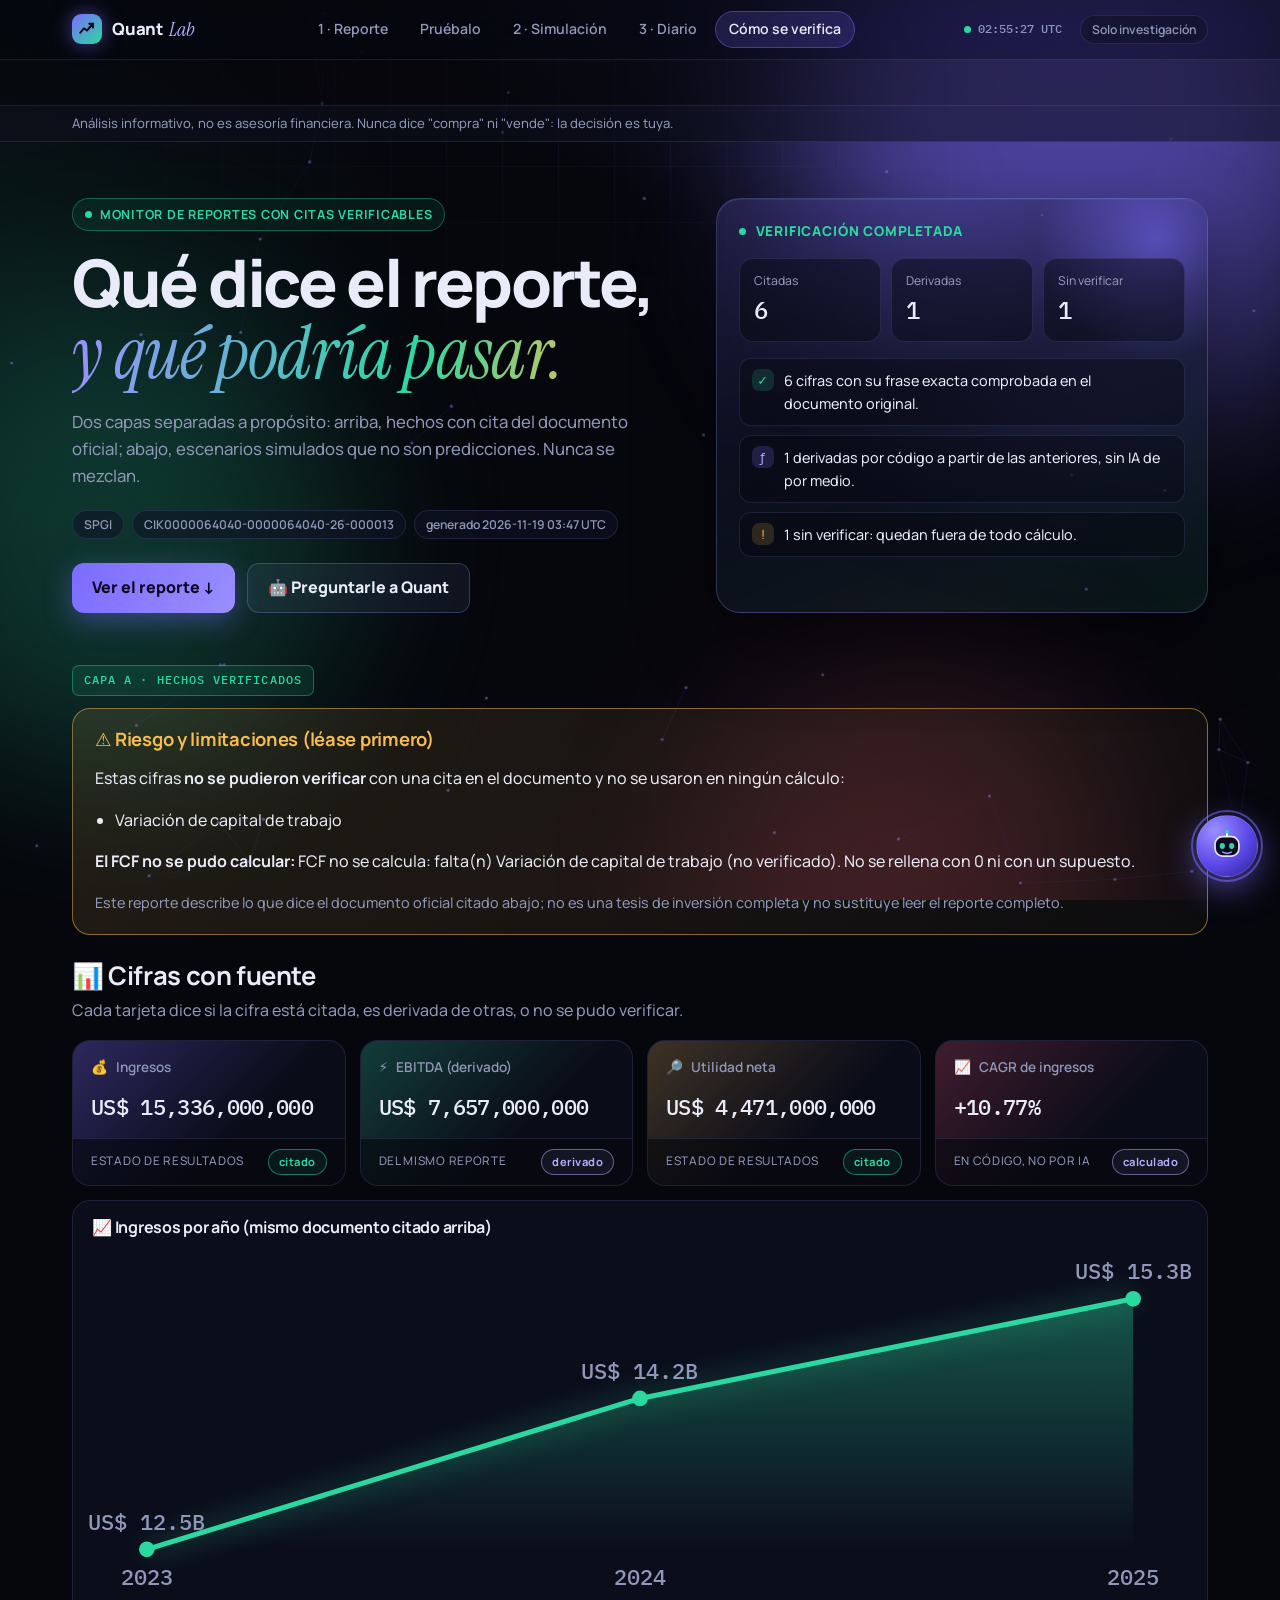
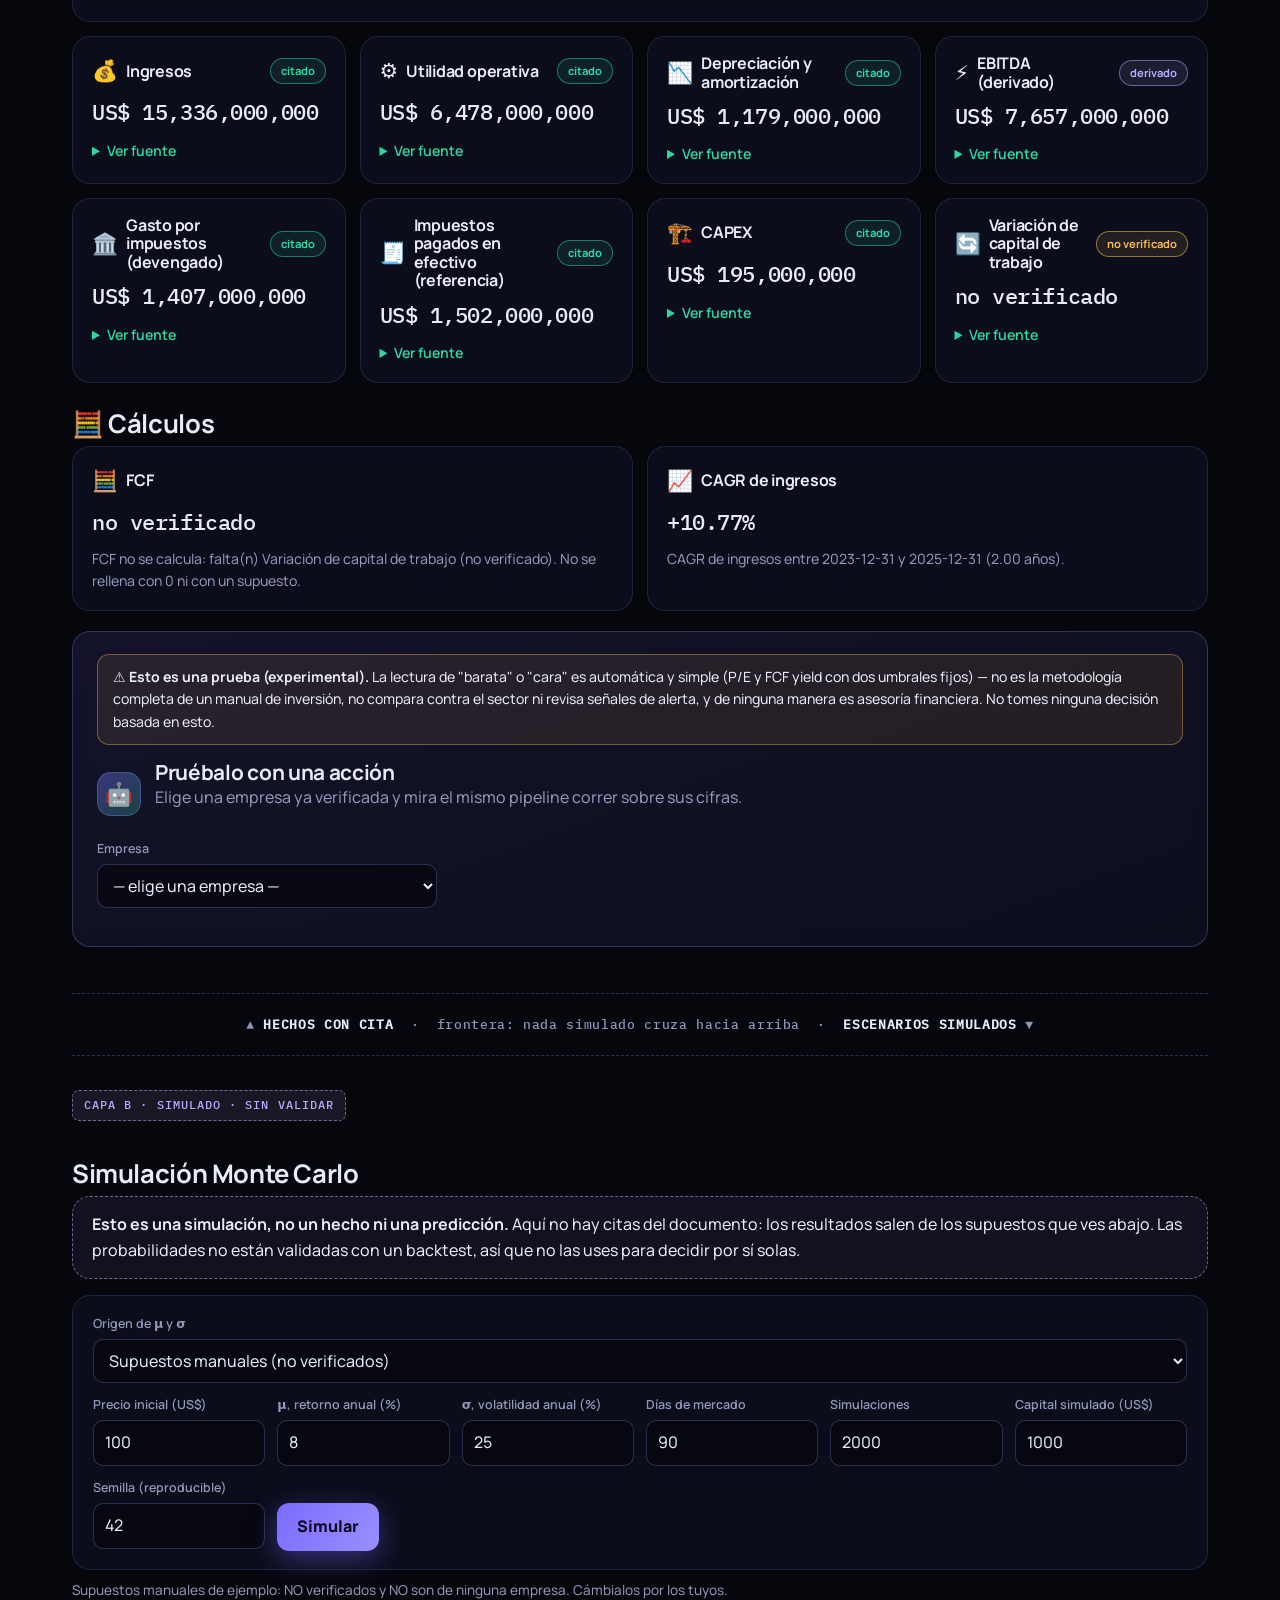
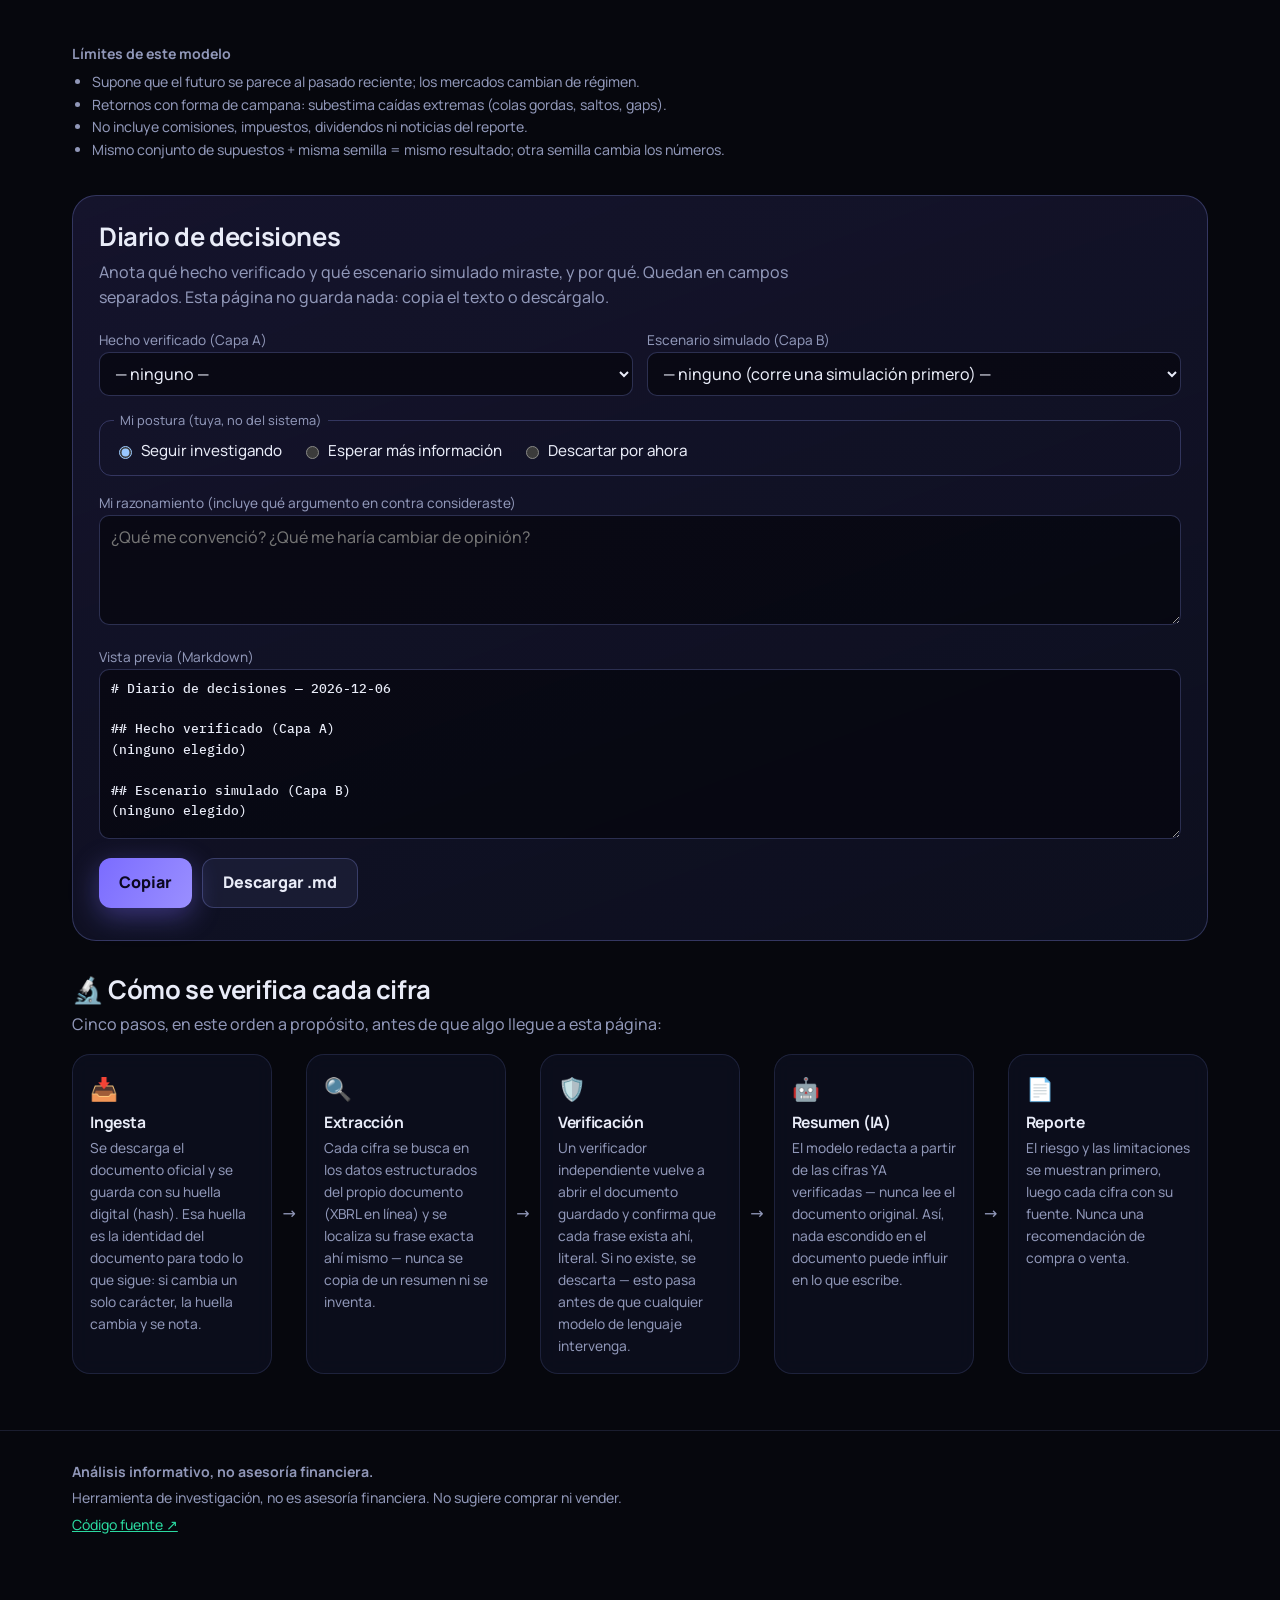
==== commit fb17a843: "fix: keep iframe color-scheme default so TradingView widgets stay transparent Co-Authored-By: Claude" ====
--- a/index.html
+++ b/index.html
@@ -100,6 +100,8 @@
 .pill { font-size: .76rem; font-weight: 600; padding: 4px 11px; border-radius: 999px; border: 1px solid var(--line); color: var(--muted); background: rgba(16, 19, 38, .6); white-space: nowrap; }
 .ticker { height: 46px; border-bottom: 1px solid var(--line); background: rgba(6, 7, 13, .5); }
 .ticker iframe { width: 100%; height: 46px; border: 0; display: block; }
+/* iframes keep the default color-scheme: if it differed from the child's, browsers paint an opaque white backdrop behind the transparent TradingView widgets */
+iframe { color-scheme: normal; }
 .strip { font-size: .82rem; color: var(--muted); border-bottom: 1px solid var(--line); background: rgba(13, 15, 30, .55); }
 .strip .wrap { padding-top: 7px; padding-bottom: 7px; }
 
@@ -402,7 +404,7 @@
       <div class="chips">
         <span class="pill">SPGI</span>
         <span class="pill">CIK0000064040-0000064040-26-000013</span>
-        <span class="pill">generado 2026-11-19 03:45 UTC</span>
+        <span class="pill">generado 2026-11-19 03:47 UTC</span>
       </div>
       <div class="hero-cta">
         <a class="btn" href="#reporte">Ver el reporte ↓</a>
